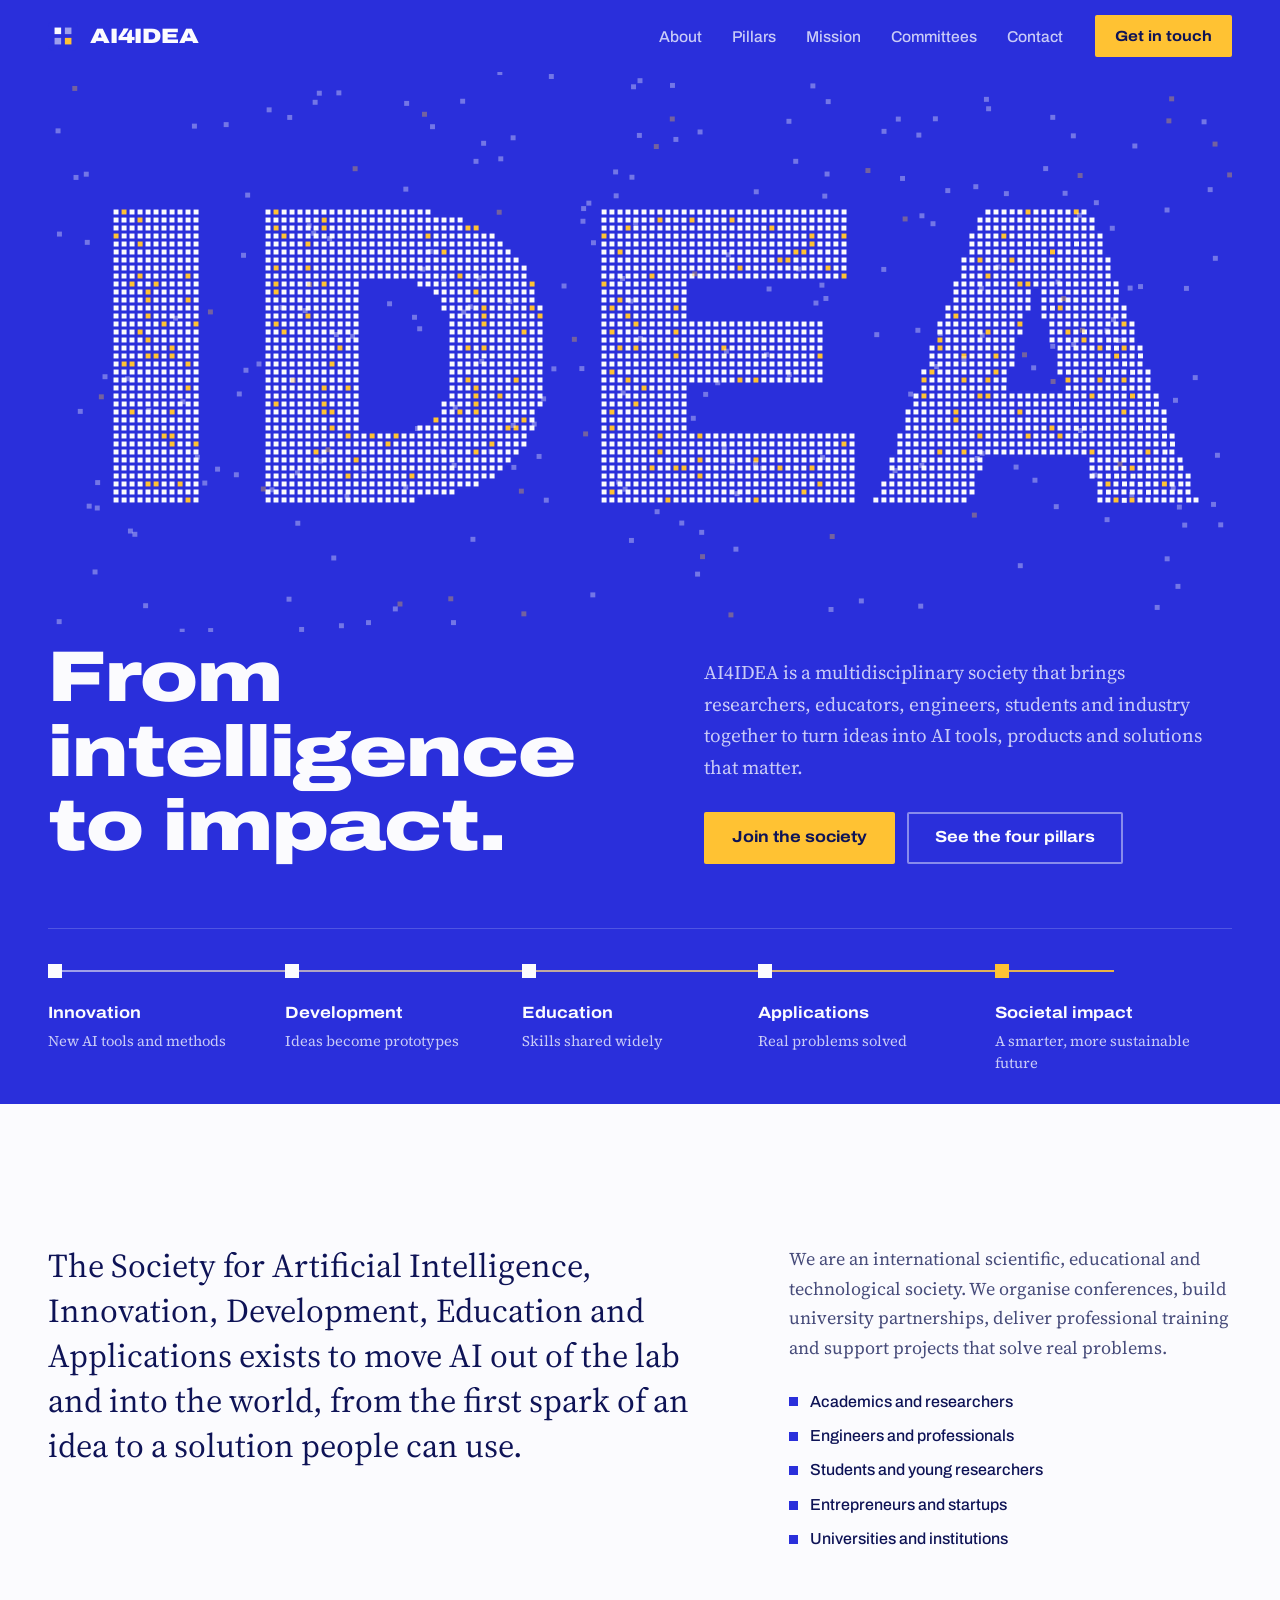
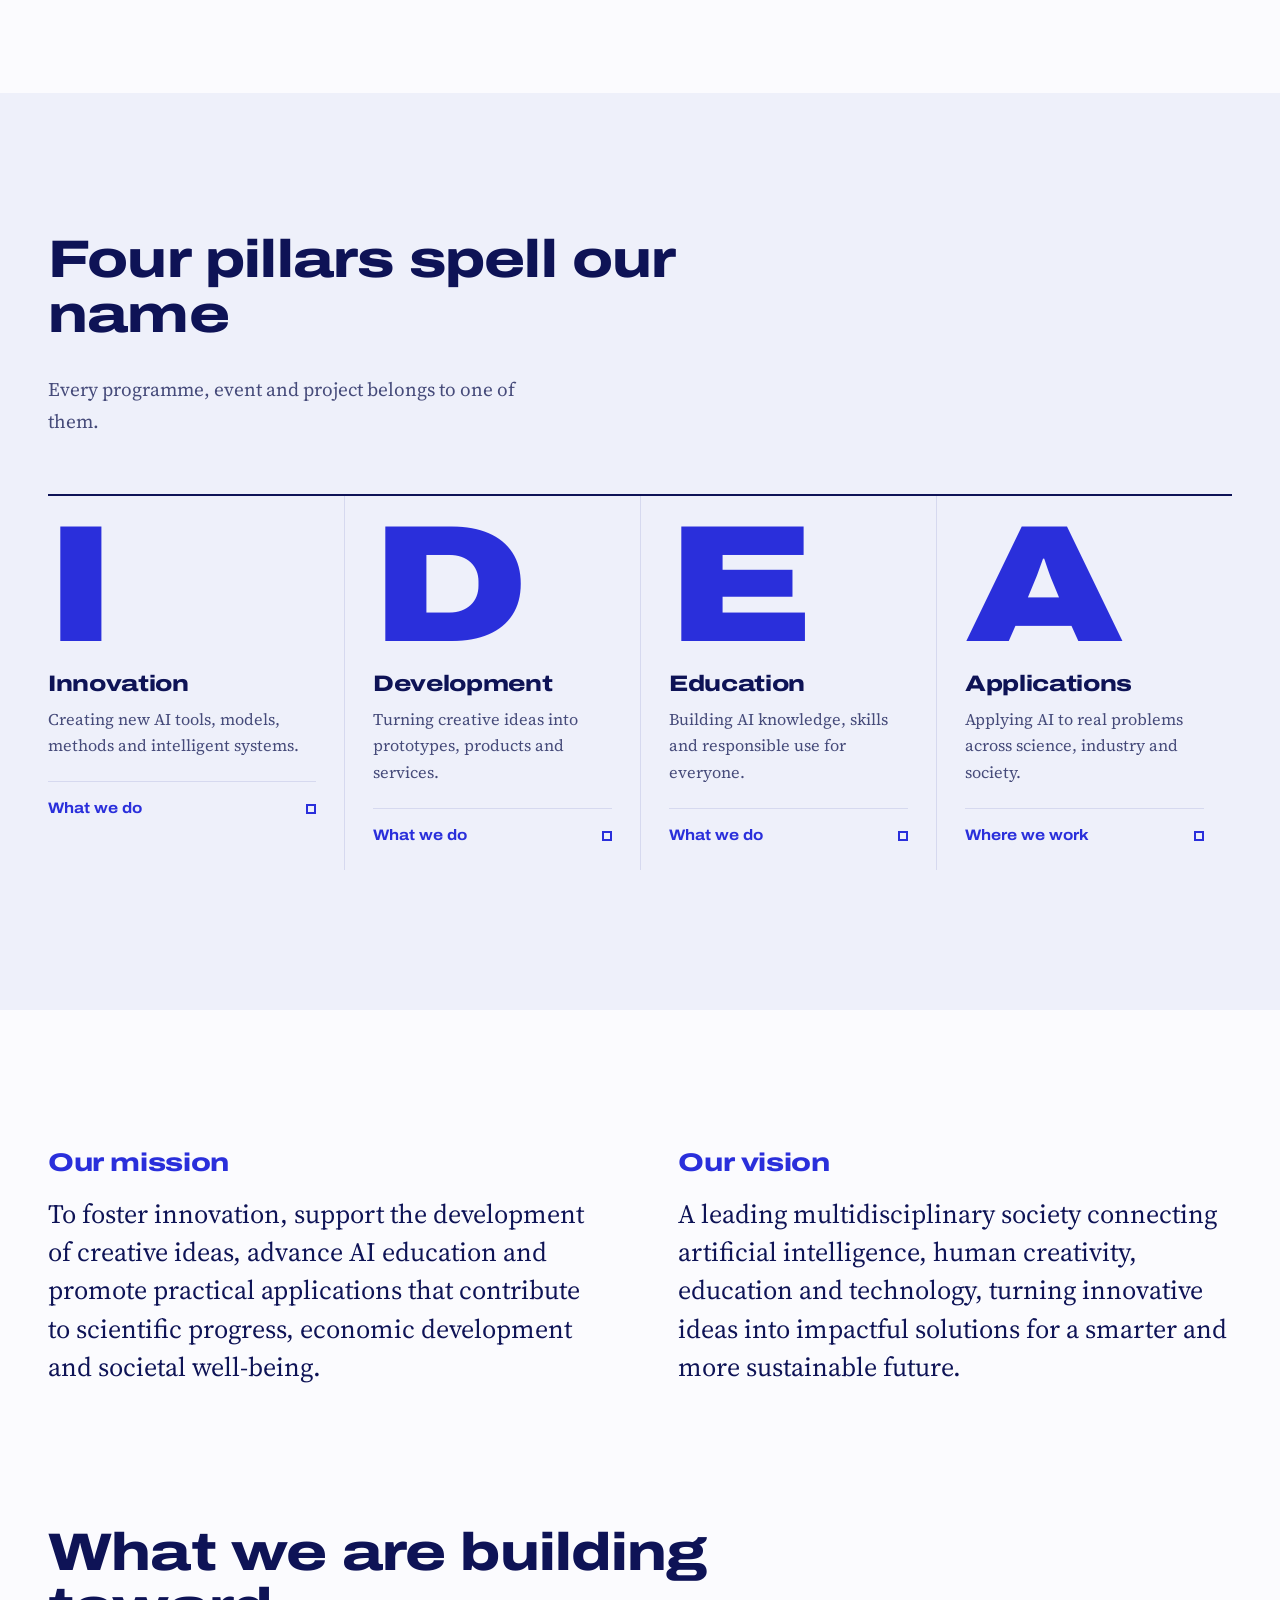
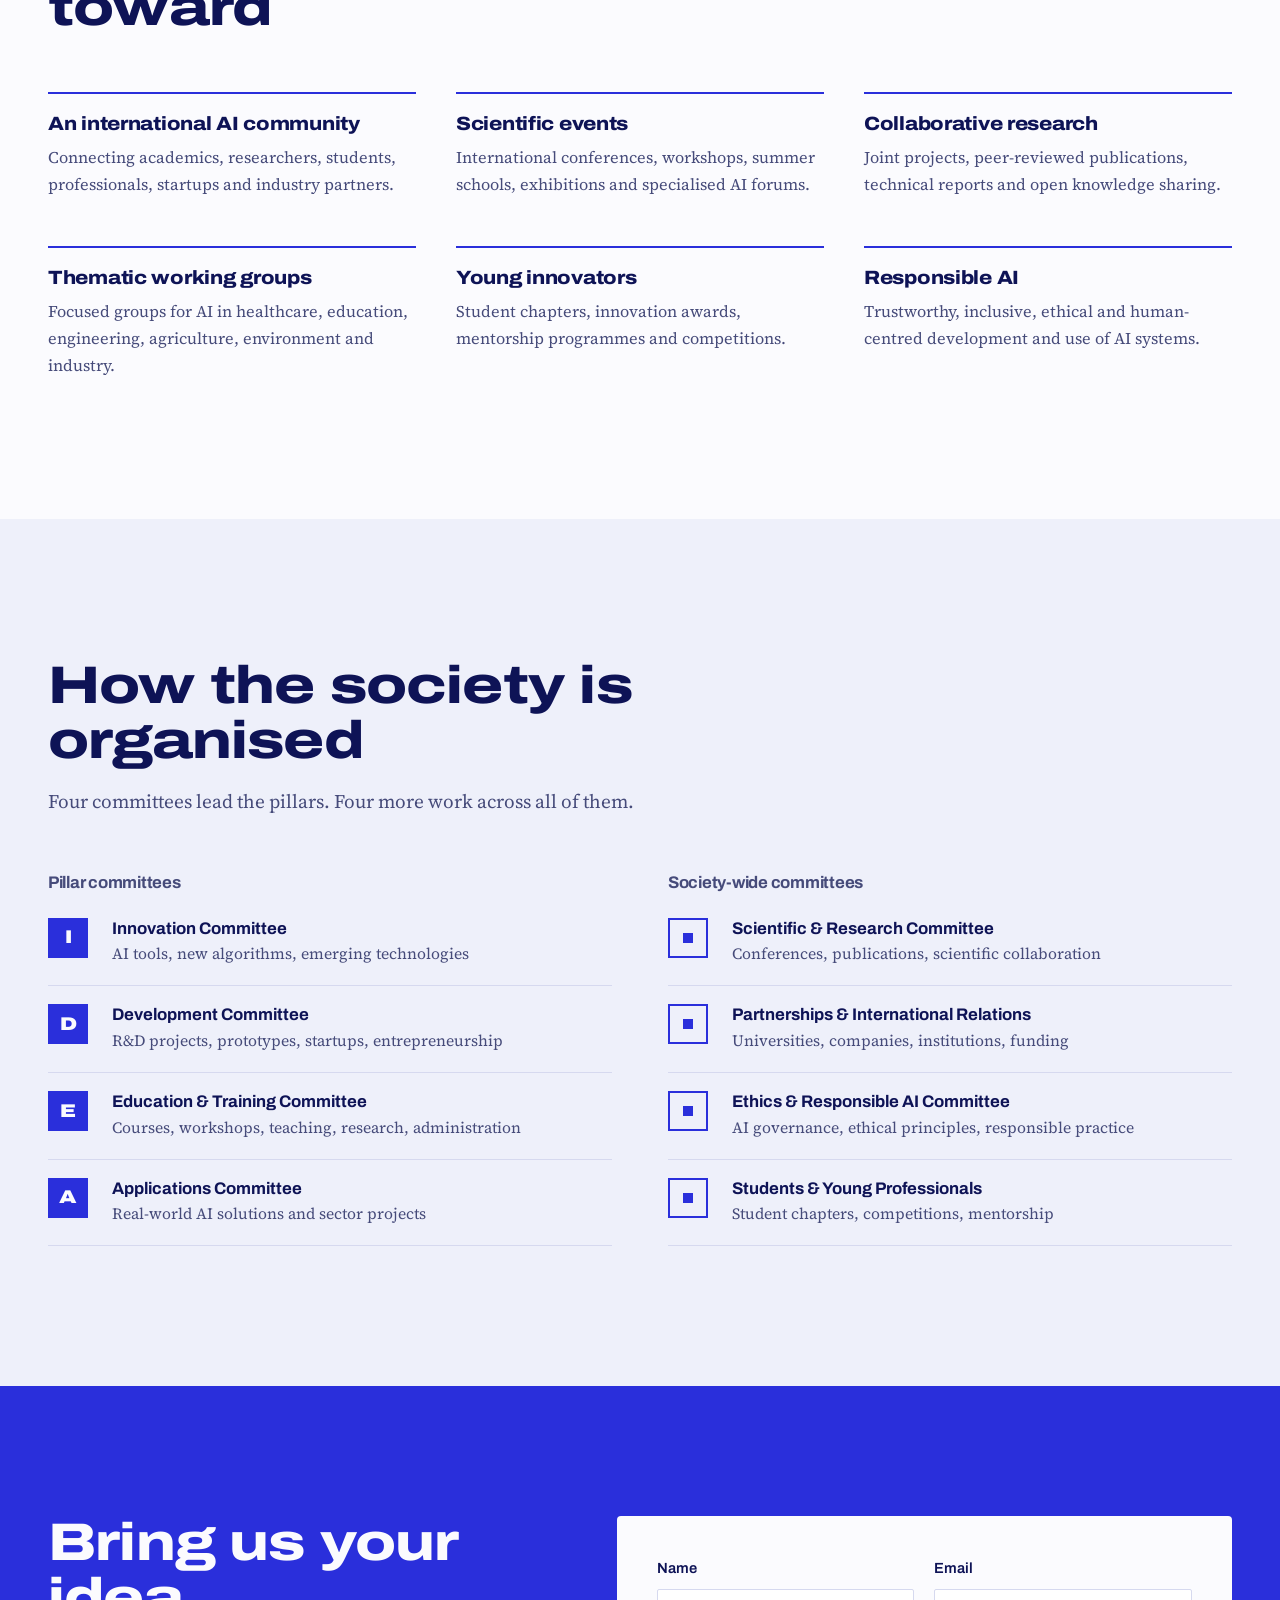
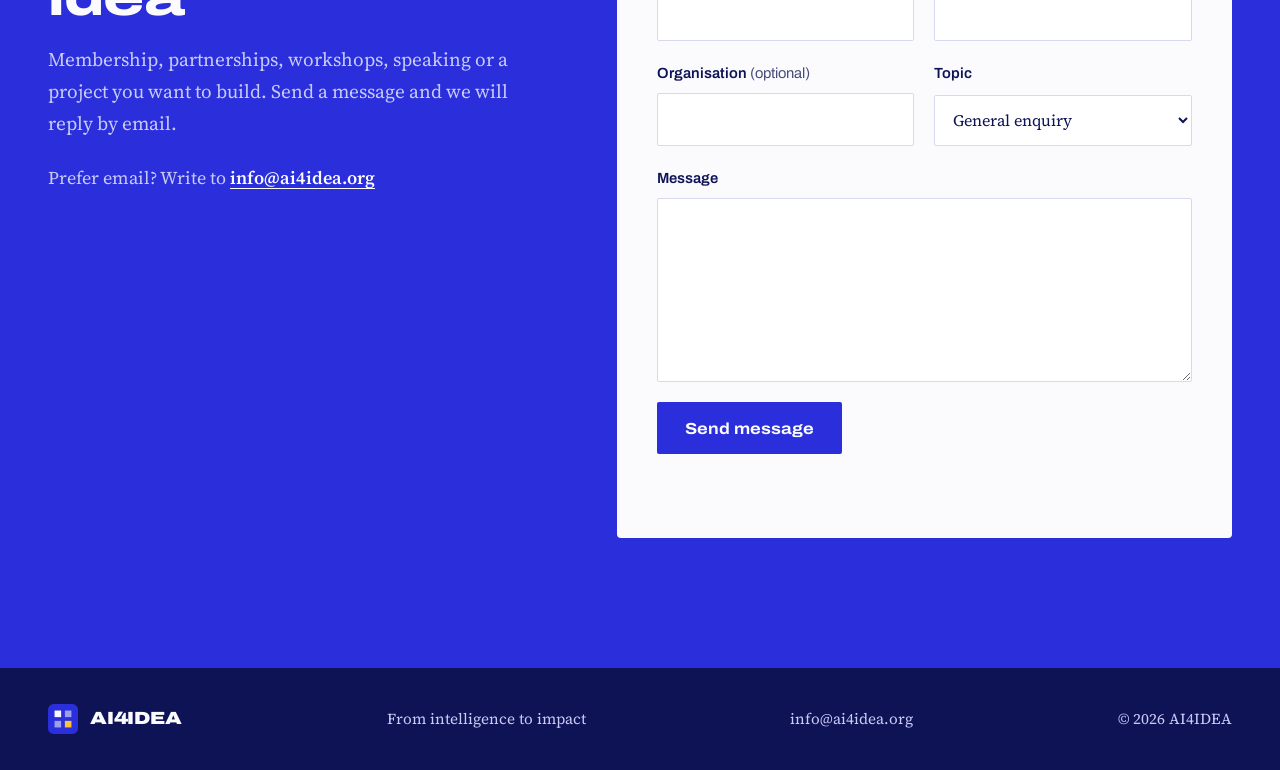
==== index.html @ 22d47554 "Redesign: from noise to IDEA New identity: ultramarine and saffron palette, expanded Archivo heading" ====
<!DOCTYPE html>
<html lang="en">
<head>
  <meta charset="utf-8">
  <meta name="viewport" content="width=device-width, initial-scale=1">
  <title>AI4IDEA | From Intelligence to Impact</title>
  <meta name="description" content="AI4IDEA is a multidisciplinary society for Artificial Intelligence, Innovation, Development, Education and Applications, turning innovative ideas into impactful solutions.">
  <meta property="og:title" content="AI4IDEA | From Intelligence to Impact">
  <meta property="og:description" content="A multidisciplinary society for AI Innovation, Development, Education and Applications.">
  <meta property="og:url" content="https://ai4idea.org">
  <meta property="og:type" content="website">
  <meta name="theme-color" content="#2a2fdb">
  <link rel="icon" href="/favicon.svg" type="image/svg+xml">
  <link rel="preload" href="/fonts/archivo.woff2" as="font" type="font/woff2" crossorigin>
  <link rel="preload" href="/fonts/source-serif-4.woff2" as="font" type="font/woff2" crossorigin>
  <link rel="stylesheet" href="/styles.css">
  <script type="application/ld+json">
  {
    "@context": "https://schema.org",
    "@type": "Organization",
    "name": "AI4IDEA",
    "alternateName": "Society for Artificial Intelligence, Innovation, Development, Education & Applications",
    "url": "https://ai4idea.org",
    "email": "info@ai4idea.org",
    "slogan": "From Intelligence to Impact"
  }
  </script>
</head>
<body>

<header class="site-header">
  <div class="wrap site-header__inner">
    <a class="wordmark" href="#top" aria-label="AI4IDEA home">
      <img src="/favicon.svg" alt="" width="30" height="30">
      <span>AI4IDEA</span>
    </a>
    <nav class="site-nav" id="site-nav" aria-label="Main">
      <ul>
        <li><a href="#about">About</a></li>
        <li><a href="#pillars">Pillars</a></li>
        <li><a href="#purpose">Mission</a></li>
        <li><a href="#committees">Committees</a></li>
        <li><a href="#contact">Contact</a></li>
      </ul>
    </nav>
    <a class="btn btn--signal" href="#contact">Get in touch</a>
    <button class="menu-toggle" aria-label="Open menu" aria-expanded="false" aria-controls="site-nav">
      <svg width="26" height="26" viewBox="0 0 24 24" fill="none" stroke="currentColor" stroke-width="2"><path d="M4 7h16M4 12h16M4 17h16"/></svg>
    </button>
  </div>
</header>

<main id="top">

  <section class="hero" aria-labelledby="hero-title">
    <div class="wrap">
      <div class="hero__field">
        <canvas id="idea-field" aria-hidden="true"></canvas>
        <span class="sr-only">IDEA: Innovation, Development, Education, Applications</span>
      </div>
      <div class="hero__body">
        <h1 id="hero-title">From intelligence to impact.</h1>
        <div>
          <p class="hero__intro">AI4IDEA is a multidisciplinary society that brings researchers, educators, engineers, students and industry together to turn ideas into AI tools, products and solutions that matter.</p>
          <div class="hero__actions">
            <a class="btn btn--signal" href="#contact">Join the society</a>
            <a class="btn btn--line" href="#pillars">See the four pillars</a>
          </div>
        </div>
      </div>
      <ol class="route" aria-label="How an idea becomes impact">
        <li><span class="bit"></span><span class="route__name">Innovation</span><span class="route__note">New AI tools and methods</span></li>
        <li><span class="bit"></span><span class="route__name">Development</span><span class="route__note">Ideas become prototypes</span></li>
        <li><span class="bit"></span><span class="route__name">Education</span><span class="route__note">Skills shared widely</span></li>
        <li><span class="bit"></span><span class="route__name">Applications</span><span class="route__note">Real problems solved</span></li>
        <li><span class="bit"></span><span class="route__name">Societal impact</span><span class="route__note">A smarter, more sustainable future</span></li>
      </ol>
    </div>
  </section>

  <section class="about" id="about" aria-labelledby="about-title">
    <div class="wrap about__grid">
      <div>
        <h2 class="sr-only" id="about-title">About AI4IDEA</h2>
        <p class="about__statement">The Society for Artificial Intelligence, Innovation, Development, Education and Applications exists to move AI out of the lab and into the world, from the first spark of an idea to a solution people can use.</p>
      </div>
      <div class="about__side">
        <p>We are an international scientific, educational and technological society. We organise conferences, build university partnerships, deliver professional training and support projects that solve real problems.</p>
        <ul class="who" aria-label="Who we bring together">
          <li><span class="bit"></span>Academics and researchers</li>
          <li><span class="bit"></span>Engineers and professionals</li>
          <li><span class="bit"></span>Students and young researchers</li>
          <li><span class="bit"></span>Entrepreneurs and startups</li>
          <li><span class="bit"></span>Universities and institutions</li>
        </ul>
      </div>
    </div>
  </section>

  <section class="pillars" id="pillars" aria-labelledby="pillars-title">
    <div class="wrap">
      <div class="pillars__head">
        <h2 class="section-title" id="pillars-title">Four pillars spell our name</h2>
        <p class="section-lede">Every programme, event and project belongs to one of them.</p>
      </div>

      <div class="pillar-row">
        <article class="pillar">
          <p class="pillar__letter" aria-hidden="true">I</p>
          <h3>Innovation</h3>
          <p class="pillar__summary">Creating new AI tools, models, methods and intelligent systems.</p>
          <details>
            <summary>What we do</summary>
            <ul>
              <li><span class="bit"></span>Design innovative AI tools, software and platforms</li>
              <li><span class="bit"></span>Advance new algorithms, machine learning models and deep learning architectures</li>
              <li><span class="bit"></span>Research Generative AI, AI agents, LLMs and multimodal AI</li>
              <li><span class="bit"></span>Run competitions, hackathons and creative challenges</li>
              <li><span class="bit"></span>Push robotics, computer vision and natural language processing</li>
              <li><span class="bit"></span>Establish AI innovation laboratories</li>
              <li><span class="bit"></span>Support patents, IP protection and technology transfer</li>
            </ul>
            <div class="initiatives">
              <h4>Example initiatives</h4>
              <p>AI Innovation Challenge, AI Tools Development Lab, AI Hackathon, Intelligent Systems Competition</p>
            </div>
          </details>
        </article>

        <article class="pillar">
          <p class="pillar__letter" aria-hidden="true">D</p>
          <h3>Development</h3>
          <p class="pillar__summary">Turning creative ideas into prototypes, products and services.</p>
          <details>
            <summary>What we do</summary>
            <ul>
              <li><span class="bit"></span>Develop new concepts, AI-based or AI-assisted</li>
              <li><span class="bit"></span>Turn research findings into working prototypes</li>
              <li><span class="bit"></span>Help students, researchers and entrepreneurs build real projects</li>
              <li><span class="bit"></span>Support startups, entrepreneurship and commercialisation</li>
              <li><span class="bit"></span>Mentor teams building software, hardware and intelligent systems</li>
              <li><span class="bit"></span>Connect universities and industry on joint projects</li>
              <li><span class="bit"></span>Encourage open-source and sustainable, AI-powered solutions</li>
            </ul>
            <div class="initiatives">
              <h4>Example initiatives</h4>
              <p>AI4IDEA Incubator, From Idea to Prototype, Research-to-Market Program, AI Startup Mentorship</p>
            </div>
          </details>
        </article>

        <article class="pillar">
          <p class="pillar__letter" aria-hidden="true">E</p>
          <h3>Education</h3>
          <p class="pillar__summary">Building AI knowledge, skills and responsible use for everyone.</p>
          <details>
            <summary>What we do</summary>
            <ul>
              <li><span class="bit"></span>Courses, workshops, seminars and certification programmes</li>
              <li><span class="bit"></span>Train professors and teachers to bring AI into teaching</li>
              <li><span class="bit"></span>Help researchers with literature reviews, data analysis and writing</li>
              <li><span class="bit"></span>Train administrative staff in AI for documents, data and workflows</li>
              <li><span class="bit"></span>Introduce students to programming, machine learning and prompt engineering</li>
              <li><span class="bit"></span>Grow AI literacy among the public and non-technical professionals</li>
              <li><span class="bit"></span>Promote academic integrity, privacy and transparency</li>
            </ul>
            <div class="initiatives">
              <h4>Example initiatives</h4>
              <p>AI for Teachers and Professors, AI for Scientific Research, AI for Administrative Staff, AI for Students and Young Researchers, AI Literacy for Everyone, AI in Academic Writing and Scientific Publishing</p>
            </div>
          </details>
        </article>

        <article class="pillar">
          <p class="pillar__letter" aria-hidden="true">A</p>
          <h3>Applications</h3>
          <p class="pillar__summary">Applying AI to real problems across science, industry and society.</p>
          <details>
            <summary>Where we work</summary>
            <ul>
              <li><span class="bit"></span><span><b>Healthcare:</b> imaging, disease detection, clinical decision support</span></li>
              <li><span class="bit"></span><span><b>Agriculture:</b> precision farming, crop monitoring, irrigation</span></li>
              <li><span class="bit"></span><span><b>Environment:</b> biodiversity, pollution detection, waste</span></li>
              <li><span class="bit"></span><span><b>Industry:</b> predictive maintenance, quality control, automation</span></li>
              <li><span class="bit"></span><span><b>Smart cities:</b> traffic, energy, water, infrastructure</span></li>
              <li><span class="bit"></span><span><b>Business:</b> forecasting, analytics, decision support</span></li>
              <li><span class="bit"></span><span><b>Cybersecurity:</b> anomaly detection, fraud prevention</span></li>
              <li><span class="bit"></span><span><b>Humanitarian:</b> accessibility, disaster management, inclusion</span></li>
              <li><span class="bit"></span><span><b>Science:</b> simulation, optimisation, discovery</span></li>
            </ul>
            <div class="initiatives">
              <h4>Example initiatives</h4>
              <p>AI for Healthcare, AI for Agriculture, AI for Environment, AI for Smart Cities, AI for Humanity</p>
            </div>
          </details>
        </article>
      </div>
    </div>
  </section>

  <section class="purpose" id="purpose" aria-label="Mission and vision">
    <div class="wrap purpose__grid">
      <div class="purpose__item">
        <h2>Our mission</h2>
        <p>To foster innovation, support the development of creative ideas, advance AI education and promote practical applications that contribute to scientific progress, economic development and societal well-being.</p>
      </div>
      <div class="purpose__item">
        <h2>Our vision</h2>
        <p>A leading multidisciplinary society connecting artificial intelligence, human creativity, education and technology, turning innovative ideas into impactful solutions for a smarter and more sustainable future.</p>
      </div>
    </div>
  </section>

  <section class="objectives" aria-labelledby="objectives-title">
    <div class="wrap">
      <h2 class="section-title" id="objectives-title">What we are building toward</h2>
      <div class="objectives__grid">
        <div class="objective"><h3>An international AI community</h3><p>Connecting academics, researchers, students, professionals, startups and industry partners.</p></div>
        <div class="objective"><h3>Scientific events</h3><p>International conferences, workshops, summer schools, exhibitions and specialised AI forums.</p></div>
        <div class="objective"><h3>Collaborative research</h3><p>Joint projects, peer-reviewed publications, technical reports and open knowledge sharing.</p></div>
        <div class="objective"><h3>Thematic working groups</h3><p>Focused groups for AI in healthcare, education, engineering, agriculture, environment and industry.</p></div>
        <div class="objective"><h3>Young innovators</h3><p>Student chapters, innovation awards, mentorship programmes and competitions.</p></div>
        <div class="objective"><h3>Responsible AI</h3><p>Trustworthy, inclusive, ethical and human-centred development and use of AI systems.</p></div>
      </div>
    </div>
  </section>

  <section class="committees" id="committees" aria-labelledby="committees-title">
    <div class="wrap">
      <h2 class="section-title" id="committees-title">How the society is organised</h2>
      <p class="section-lede">Four committees lead the pillars. Four more work across all of them.</p>
      <div class="committee-groups">
        <div>
          <h3>Pillar committees</h3>
          <ul class="committee-list">
            <li><span class="committee-tag" aria-hidden="true">I</span><div><strong>Innovation Committee</strong><span>AI tools, new algorithms, emerging technologies</span></div></li>
            <li><span class="committee-tag" aria-hidden="true">D</span><div><strong>Development Committee</strong><span>R&amp;D projects, prototypes, startups, entrepreneurship</span></div></li>
            <li><span class="committee-tag" aria-hidden="true">E</span><div><strong>Education &amp; Training Committee</strong><span>Courses, workshops, teaching, research, administration</span></div></li>
            <li><span class="committee-tag" aria-hidden="true">A</span><div><strong>Applications Committee</strong><span>Real-world AI solutions and sector projects</span></div></li>
          </ul>
        </div>
        <div>
          <h3>Society-wide committees</h3>
          <ul class="committee-list">
            <li><span class="committee-tag committee-tag--all" aria-hidden="true"><span class="bit"></span></span><div><strong>Scientific &amp; Research Committee</strong><span>Conferences, publications, scientific collaboration</span></div></li>
            <li><span class="committee-tag committee-tag--all" aria-hidden="true"><span class="bit"></span></span><div><strong>Partnerships &amp; International Relations</strong><span>Universities, companies, institutions, funding</span></div></li>
            <li><span class="committee-tag committee-tag--all" aria-hidden="true"><span class="bit"></span></span><div><strong>Ethics &amp; Responsible AI Committee</strong><span>AI governance, ethical principles, responsible practice</span></div></li>
            <li><span class="committee-tag committee-tag--all" aria-hidden="true"><span class="bit"></span></span><div><strong>Students &amp; Young Professionals</strong><span>Student chapters, competitions, mentorship</span></div></li>
          </ul>
        </div>
      </div>
    </div>
  </section>

  <section class="contact" id="contact" aria-labelledby="contact-title">
    <div class="wrap contact__grid">
      <div>
        <h2 class="section-title" id="contact-title">Bring us your idea</h2>
        <p class="section-lede">Membership, partnerships, workshops, speaking or a project you want to build. Send a message and we will reply by email.</p>
        <p class="contact__direct">Prefer email? Write to <a href="mailto:info@ai4idea.org">info@ai4idea.org</a></p>
      </div>

      <form class="contact-form" id="contact-form" novalidate>
        <div class="field-row">
          <div class="field">
            <label for="cf-name">Name</label>
            <input id="cf-name" name="name" type="text" autocomplete="name" required maxlength="100">
          </div>
          <div class="field">
            <label for="cf-email">Email</label>
            <input id="cf-email" name="email" type="email" autocomplete="email" required maxlength="150">
          </div>
        </div>
        <div class="field-row">
          <div class="field">
            <label for="cf-org">Organisation <span class="optional">(optional)</span></label>
            <input id="cf-org" name="organisation" type="text" autocomplete="organization" maxlength="150">
          </div>
          <div class="field">
            <label for="cf-topic">Topic</label>
            <select id="cf-topic" name="topic">
              <option>General enquiry</option>
              <option>Membership</option>
              <option>Partnership</option>
              <option>Workshops &amp; training</option>
              <option>Events &amp; speaking</option>
              <option>Student chapters</option>
              <option>Media</option>
            </select>
          </div>
        </div>
        <div class="field">
          <label for="cf-message">Message</label>
          <textarea id="cf-message" name="message" rows="6" required maxlength="5000"></textarea>
        </div>
        <div class="hp" aria-hidden="true">
          <label for="cf-website">Website</label>
          <input id="cf-website" name="website" type="text" tabindex="-1" autocomplete="off">
        </div>
        <button class="btn" type="submit">Send message</button>
        <p class="form-status" id="form-status" role="status" aria-live="polite"></p>
      </form>
    </div>
  </section>

</main>

<footer class="site-footer">
  <div class="wrap site-footer__inner">
    <a class="wordmark" href="#top"><img src="/favicon.svg" alt="" width="26" height="26"><span>AI4IDEA</span></a>
    <span>From intelligence to impact</span>
    <a href="mailto:info@ai4idea.org">info@ai4idea.org</a>
    <span>© <span id="year">2026</span> AI4IDEA</span>
  </div>
</footer>

<script>
  // Mobile menu
  const toggle = document.querySelector('.menu-toggle');
  const nav = document.getElementById('site-nav');
  toggle.addEventListener('click', () => {
    const open = nav.classList.toggle('is-open');
    toggle.setAttribute('aria-expanded', String(open));
  });
  nav.addEventListener('click', (e) => {
    if (e.target.tagName === 'A') { nav.classList.remove('is-open'); toggle.setAttribute('aria-expanded', 'false'); }
  });
  document.getElementById('year').textContent = new Date().getFullYear();
</script>

<script>
  // Hero: scattered bits of data assemble into the letters IDEA.
  (() => {
    const canvas = document.getElementById('idea-field');
    const ctx = canvas.getContext('2d');
    const reduce = matchMedia('(prefers-reduced-motion: reduce)').matches;
    const WHITE = '#fbfbfe', SAFFRON = '#ffc233';
    let W = 0, H = 0, dpr = 1, size = 4, bits = [], raf = 0, started = 0;
    const pointer = { x: -9999, y: -9999, active: false };

    function targets() {
      const off = document.createElement('canvas');
      off.width = W; off.height = H;
      const o = off.getContext('2d');
      let fs = H * 1.05;
      const setFont = () => { o.font = `900 ${fs}px Archivo, Arial, sans-serif`; };
      if ('fontStretch' in o) o.fontStretch = 'expanded';
      setFont();
      o.letterSpacing = '0px';
      while (o.measureText('IDEA').width > W * 0.98 && fs > 20) { fs *= 0.96; setFont(); }
      o.fillStyle = '#000'; o.textAlign = 'center'; o.textBaseline = 'alphabetic';
      const m = o.measureText('IDEA');
      const textH = m.actualBoundingBoxAscent + m.actualBoundingBoxDescent;
      o.fillText('IDEA', W / 2, (H + textH) / 2 - m.actualBoundingBoxDescent);
      const data = o.getImageData(0, 0, W, H).data;
      const step = Math.max(5, Math.round(W / 150));
      size = Math.max(2.5, step * 0.62);
      const pts = [];
      for (let y = step / 2; y < H; y += step)
        for (let x = step / 2; x < W; x += step)
          if (data[(Math.floor(y) * W + Math.floor(x)) * 4 + 3] > 128) pts.push([x, y]);
      return pts;
    }

    function build() {
      const r = canvas.getBoundingClientRect();
      dpr = Math.min(window.devicePixelRatio || 1, 2);
      W = Math.round(r.width); H = Math.round(r.height);
      canvas.width = W * dpr; canvas.height = H * dpr;
      ctx.setTransform(dpr, 0, 0, dpr, 0, 0);
      const pts = targets();
      bits = pts.map(([tx, ty]) => ({
        tx, ty,
        x: reduce ? tx : Math.random() * W,
        y: reduce ? ty : Math.random() * H,
        vx: 0, vy: 0,
        delay: (tx / W) * 900 + Math.random() * 350,   // sweeps in I, D, E, A
        signal: Math.random() < 0.06
      }));
      // a few loose bits stay as "noise" around the letters
      const extra = Math.round(pts.length * 0.08);
      for (let i = 0; i < extra; i++) {
        const x = Math.random() * W, y = Math.random() * H;
        bits.push({ tx: x, ty: y, x: reduce ? x : Math.random() * W, y: reduce ? y : Math.random() * H, vx: 0, vy: 0, delay: Math.random() * 1200, signal: Math.random() < 0.15, loose: true });
      }
      started = performance.now();
      draw();
      if (!reduce) kick();
    }

    function draw() {
      ctx.clearRect(0, 0, W, H);
      for (const b of bits) {
        ctx.globalAlpha = b.loose ? 0.35 : 1;
        ctx.fillStyle = b.signal ? SAFFRON : WHITE;
        ctx.fillRect(b.x - size / 2, b.y - size / 2, size, size);
      }
      ctx.globalAlpha = 1;
    }

    function tick(now) {
      const t = now - started;
      let energy = 0;
      const R = Math.max(70, W * 0.07), R2 = R * R;
      for (const b of bits) {
        if (t > b.delay) {
          b.vx += (b.tx - b.x) * 0.045;
          b.vy += (b.ty - b.y) * 0.045;
        }
        if (pointer.active) {
          const dx = b.x - pointer.x, dy = b.y - pointer.y, d2 = dx * dx + dy * dy;
          if (d2 < R2 && d2 > 0.01) {
            const f = (1 - d2 / R2) * 6 / Math.sqrt(d2);
            b.vx += dx * f; b.vy += dy * f;
          }
        }
        b.vx *= 0.8; b.vy *= 0.8;
        b.x += b.vx; b.y += b.vy;
        energy += Math.abs(b.vx) + Math.abs(b.vy) + Math.abs(b.tx - b.x) * 0.02;
      }
      draw();
      if (energy / bits.length > 0.02 || t < 1800 || pointer.active) raf = requestAnimationFrame(tick);
      else raf = 0;
    }
    function kick() { if (!raf) raf = requestAnimationFrame(tick); }

    if (!reduce) {
      canvas.addEventListener('pointermove', (e) => {
        const r = canvas.getBoundingClientRect();
        pointer.x = e.clientX - r.left; pointer.y = e.clientY - r.top; pointer.active = true; kick();
      });
      canvas.addEventListener('pointerleave', () => { pointer.active = false; pointer.x = pointer.y = -9999; kick(); });
    }

    let resizeTimer;
    addEventListener('resize', () => {
      clearTimeout(resizeTimer);
      resizeTimer = setTimeout(() => { const r = canvas.getBoundingClientRect(); if (Math.round(r.width) !== W) build(); }, 150);
    });

    // Wait for Archivo so the letters are drawn in the right face
    const ready = document.fonts && document.fonts.load ? document.fonts.load('900 100px Archivo') : Promise.resolve();
    Promise.race([ready, new Promise(r => setTimeout(r, 1500))]).then(build);
  })();
</script>

<script>
  // Contact form: sends through the EmailJS REST API. The public key is designed to be public.
  const EMAILJS = {
    publicKey: 'JVaLyNmVCkwzpBPS6',
    serviceId: 'service_2sa7lbo',
    templateId: 'template_xfci0tg'
  };

  const form = document.getElementById('contact-form');
  const statusEl = document.getElementById('form-status');
  const submitBtn = form.querySelector('button[type="submit"]');
  const topicSel = document.getElementById('cf-topic');

  function setStatus(msg, kind) {
    statusEl.textContent = msg;
    statusEl.className = 'form-status' + (kind ? ' form-status--' + kind : '');
  }

  form.addEventListener('submit', async (e) => {
    e.preventDefault();
    if (form.website.value) return; // bot filled the hidden field
    const params = {
      name: form.name.value.trim(),
      email: form.email.value.trim(),
      organisation: form.organisation.value.trim(),
      topic: topicSel.value,
      message: form.message.value.trim()
    };
    if (!params.name || !params.message || !/^[^\s@]+@[^\s@]+\.[^\s@]+$/.test(params.email)) {
      setStatus('Enter your name, a valid email address and a message.', 'error');
      return;
    }

    submitBtn.disabled = true;
    submitBtn.textContent = 'Sending…';
    setStatus('');
    try {
      const res = await fetch('https://api.emailjs.com/api/v1.0/email/send', {
        method: 'POST',
        headers: { 'Content-Type': 'application/json' },
        body: JSON.stringify({
          service_id: EMAILJS.serviceId,
          template_id: EMAILJS.templateId,
          user_id: EMAILJS.publicKey,
          template_params: params
        })
      });
      if (!res.ok) throw new Error(await res.text());
      form.reset();
      setStatus('Message sent. We will reply to you by email.', 'success');
    } catch (err) {
      console.error('Contact form error:', err);
      setStatus('Message not sent. Check your connection and try again, or email info@ai4idea.org.', 'error');
    } finally {
      submitBtn.disabled = false;
      submitBtn.textContent = 'Send message';
    }
  });
</script>
</body>
</html>
---- styles.css ----
/* AI4IDEA — "from noise to IDEA"
   Motif: the square bit. Palette: ultramarine field, ink, fog, saffron signal. */

/* Self-hosted variable fonts (SIL Open Font License, see /fonts) */
@font-face {
  font-family: "Archivo";
  src: url("/fonts/archivo.woff2") format("woff2-variations"), url("/fonts/archivo.woff2") format("woff2");
  font-weight: 100 900; font-stretch: 62% 125%; font-style: normal; font-display: swap;
}
@font-face {
  font-family: "Source Serif 4";
  src: url("/fonts/source-serif-4.woff2") format("woff2-variations"), url("/fonts/source-serif-4.woff2") format("woff2");
  font-weight: 200 900; font-style: normal; font-display: swap;
}
@font-face {
  font-family: "Source Serif 4";
  src: url("/fonts/source-serif-4-italic.woff2") format("woff2-variations"), url("/fonts/source-serif-4-italic.woff2") format("woff2");
  font-weight: 200 900; font-style: italic; font-display: swap;
}

:root {
  --ultra: #2a2fdb;
  --ultra-deep: #1d21a8;
  --ink: #0e1356;
  --ink-soft: #464b7a;
  --fog: #eef0fa;
  --paper: #fbfbfe;
  --saffron: #ffc233;
  --on-ultra: #fbfbfe;
  --on-ultra-soft: #c9cbf7;
  --rule: #d6d9ef;

  --display: "Archivo", "Arial Narrow", system-ui, sans-serif;
  --serif: "Source Serif 4", Georgia, serif;

  --max: 1200px;
  --gutter: clamp(20px, 4vw, 48px);
}

*, *::before, *::after { box-sizing: border-box; }
html { scroll-behavior: smooth; scroll-padding-top: 72px; }
body {
  margin: 0;
  background: var(--paper);
  color: var(--ink);
  font-family: var(--serif);
  font-size: 1.125rem;
  line-height: 1.65;
  -webkit-font-smoothing: antialiased;
}
img, svg, canvas { display: block; max-width: 100%; }
a { color: inherit; }
p { margin: 0; }
ul, ol { margin: 0; padding: 0; list-style: none; }
h1, h2, h3 {
  margin: 0;
  font-family: var(--display);
  font-stretch: 125%;
  font-weight: 800;
  line-height: 1.04;
  letter-spacing: -0.015em;
}
:focus-visible { outline: 3px solid var(--saffron); outline-offset: 3px; }

.wrap { width: min(var(--max), 100% - 2 * var(--gutter)); margin-inline: auto; }
.sr-only { position: absolute; width: 1px; height: 1px; overflow: hidden; clip: rect(0 0 0 0); white-space: nowrap; }

/* The square bit, used as bullet / node */
.bit { display: inline-block; width: 0.5em; height: 0.5em; background: currentColor; flex: none; }

/* ---------- Buttons ---------- */
.btn {
  display: inline-flex; align-items: center; justify-content: center;
  min-height: 52px; padding: 0 26px;
  font-family: var(--display); font-stretch: 112%; font-weight: 700; font-size: 1rem;
  text-decoration: none; border: 2px solid transparent; border-radius: 2px;
  cursor: pointer; transition: background-color .15s, color .15s, border-color .15s;
}
.btn--signal { background: var(--saffron); color: var(--ink); }
.btn--signal:hover { background: #ffd366; }
.btn--line { color: var(--on-ultra); border-color: rgba(251, 251, 254, 0.45); }
.btn--line:hover { border-color: var(--on-ultra); }

/* ---------- Header ---------- */
.site-header {
  position: sticky; top: 0; z-index: 40;
  background: var(--ultra); color: var(--on-ultra);
}
.site-header__inner { display: flex; align-items: center; gap: 32px; height: 72px; }
.wordmark {
  display: flex; align-items: center; gap: 12px; text-decoration: none;
  font-family: var(--display); font-stretch: 125%; font-weight: 900; font-size: 1.3rem; letter-spacing: -0.01em;
}
.wordmark img { width: 30px; height: 30px; }
.site-nav { margin-left: auto; }
.site-nav ul { display: flex; gap: 30px; }
.site-nav a {
  font-family: var(--display); font-stretch: 100%; font-weight: 500; font-size: 0.98rem;
  text-decoration: none; color: var(--on-ultra-soft);
}
.site-nav a:hover { color: var(--on-ultra); }
.site-header .btn { min-height: 42px; padding: 0 18px; font-size: 0.92rem; }
.menu-toggle { display: none; margin-left: auto; background: none; border: 0; color: inherit; padding: 8px; cursor: pointer; }

/* ---------- Hero ---------- */
.hero { background: var(--ultra); color: var(--on-ultra); position: relative; overflow: hidden; }
.hero__field { position: relative; height: clamp(170px, 44vw, 560px); }
.hero__field canvas { position: absolute; inset: 0; width: 100%; height: 100%; touch-action: pan-y; }
.hero__body {
  display: grid; grid-template-columns: 1.15fr 1fr; gap: 48px; align-items: end;
  padding: 8px 0 64px;
}
.hero h1 { font-size: clamp(2.5rem, 5.6vw, 4.6rem); font-weight: 900; }
.hero__intro { color: var(--on-ultra-soft); font-size: 1.2rem; max-width: 34em; }
.hero__actions { display: flex; flex-wrap: wrap; gap: 12px; margin-top: 28px; }

/* Journey route: the one real sequence on the page */
.route {
  position: relative;
  display: grid; grid-template-columns: repeat(5, 1fr);
  border-top: 1px solid rgba(251, 251, 254, 0.18);
  padding: 22px 0 30px;
}
.route::before {
  content: ""; position: absolute; left: 0; right: 10%; top: 41px; height: 2px;
  background: linear-gradient(90deg, rgba(251,251,254,.55), rgba(255,194,51,.9));
}
.route li { position: relative; padding-right: 16px; }
.route .bit { position: relative; z-index: 1; width: 14px; height: 14px; background: var(--on-ultra); margin: 13px 0 14px; }
.route li:last-child .bit { background: var(--saffron); }
.route__name { font-family: var(--display); font-stretch: 112%; font-weight: 700; font-size: 1.02rem; display: block; }
.route__note { display: block; color: var(--on-ultra-soft); font-size: 0.92rem; line-height: 1.45; margin-top: 4px; }

/* ---------- Section heads ---------- */
.section-title { font-size: clamp(2rem, 4.2vw, 3.3rem); max-width: 18ch; }
.section-lede { margin-top: 18px; color: var(--ink-soft); font-size: 1.2rem; max-width: 36em; }

/* ---------- About ---------- */
.about { padding: clamp(80px, 11vw, 140px) 0; }
.about__grid { display: grid; grid-template-columns: 1.5fr 1fr; gap: clamp(32px, 6vw, 96px); align-items: start; }
.about__statement { font-size: clamp(1.55rem, 2.6vw, 2.15rem); line-height: 1.35; max-width: 26em; }
.about__statement em { font-style: italic; color: var(--ultra); }
.about__side p { color: var(--ink-soft); }
.about__side p + p { margin-top: 16px; }
.who { margin-top: 26px; display: grid; gap: 8px; }
.who li { display: flex; align-items: center; gap: 12px; font-family: var(--display); font-stretch: 100%; font-weight: 500; font-size: 1rem; }
.who .bit { color: var(--ultra); width: 9px; height: 9px; }

/* ---------- Pillars: the acronym spelled out ---------- */
.pillars { background: var(--fog); padding: clamp(80px, 11vw, 140px) 0; }
.pillars__head { display: flex; justify-content: space-between; align-items: end; gap: 32px; flex-wrap: wrap; margin-bottom: 56px; }
.pillars__head .section-lede { margin-top: 0; max-width: 26em; }
.pillar-row { display: grid; grid-template-columns: repeat(4, 1fr); border-top: 2px solid var(--ink); }
.pillar { padding: 0 28px 8px 0; display: flex; flex-direction: column; }
.pillar + .pillar { padding-left: 28px; border-left: 1px solid var(--rule); }
.pillar__letter {
  font-family: var(--display); font-stretch: 125%; font-weight: 900;
  font-size: clamp(6rem, 13vw, 11.5rem); line-height: 0.82;
  color: var(--ultra); margin: 22px 0 18px; letter-spacing: -0.04em;
}
.pillar h3 { font-size: 1.4rem; }
.pillar__summary { margin-top: 10px; color: var(--ink-soft); font-size: 1.02rem; }
.pillar details { margin-top: 22px; border-top: 1px solid var(--rule); }
.pillar summary {
  cursor: pointer; list-style: none; padding: 14px 0;
  display: flex; justify-content: space-between; align-items: center;
  font-family: var(--display); font-stretch: 112%; font-weight: 700; font-size: 0.95rem; color: var(--ultra);
}
.pillar summary::-webkit-details-marker { display: none; }
.pillar summary::after { content: ""; width: 10px; height: 10px; border: 2px solid currentColor; transition: background-color .15s; }
.pillar details[open] summary::after { background: currentColor; }
.pillar details ul { display: grid; gap: 9px; padding-bottom: 6px; }
.pillar details li { display: flex; gap: 10px; font-size: 0.95rem; line-height: 1.5; color: var(--ink-soft); }
.pillar details li .bit { color: var(--ultra); width: 6px; height: 6px; margin-top: 0.62em; }
.pillar details li b { color: var(--ink); font-weight: 600; }
.initiatives { margin-top: 18px; padding-bottom: 8px; }
.initiatives h4 { margin: 0 0 8px; font-family: var(--display); font-stretch: 100%; font-weight: 700; font-size: 0.85rem; color: var(--ink); }
.initiatives p { font-size: 0.95rem; font-style: italic; color: var(--ink-soft); line-height: 1.55; }

/* ---------- Mission & vision ---------- */
.purpose { padding: clamp(80px, 11vw, 140px) 0; }
.purpose__grid { display: grid; grid-template-columns: 1fr 1fr; gap: clamp(32px, 6vw, 88px); }
.purpose__item h2 { font-size: clamp(1.3rem, 2vw, 1.6rem); color: var(--ultra); margin-bottom: 18px; }
.purpose__item p { font-size: clamp(1.3rem, 2.1vw, 1.65rem); line-height: 1.45; }

/* ---------- Objectives ---------- */
.objectives { padding: 0 0 clamp(80px, 11vw, 140px); }
.objectives__grid { display: grid; grid-template-columns: repeat(3, 1fr); gap: 48px 40px; margin-top: 56px; }
.objective { border-top: 2px solid var(--ultra); padding-top: 20px; }
.objective h3 { font-size: 1.2rem; font-stretch: 112%; }
.objective p { margin-top: 10px; color: var(--ink-soft); font-size: 1.02rem; }

/* ---------- Committees ---------- */
.committees { background: var(--fog); padding: clamp(80px, 11vw, 140px) 0; }
.committee-groups { display: grid; grid-template-columns: 1fr 1fr; gap: 56px; margin-top: 56px; }
.committee-groups h3 { font-size: 1.05rem; font-stretch: 100%; font-weight: 700; color: var(--ink-soft); margin-bottom: 8px; }
.committee-list li {
  display: grid; grid-template-columns: 48px 1fr; gap: 16px; align-items: start;
  padding: 18px 0; border-bottom: 1px solid var(--rule);
}
.committee-tag {
  width: 40px; height: 40px; display: grid; place-items: center;
  font-family: var(--display); font-stretch: 125%; font-weight: 900; font-size: 1.15rem;
  background: var(--ultra); color: var(--on-ultra);
}
.committee-tag--all { background: transparent; border: 2px solid var(--ultra); }
.committee-tag--all .bit { color: var(--ultra); width: 10px; height: 10px; }
.committee-list strong { display: block; font-family: var(--display); font-stretch: 100%; font-weight: 700; font-size: 1.05rem; line-height: 1.3; }
.committee-list li > div > span { display: block; color: var(--ink-soft); font-size: 0.98rem; margin-top: 2px; }

/* ---------- Contact ---------- */
.contact { background: var(--ultra); color: var(--on-ultra); padding: clamp(80px, 11vw, 130px) 0; }
.contact__grid { display: grid; grid-template-columns: 1fr 1.25fr; gap: clamp(32px, 6vw, 88px); align-items: start; }
.contact .section-title { color: var(--on-ultra); }
.contact .section-lede { color: var(--on-ultra-soft); }
.contact__direct { margin-top: 24px; color: var(--on-ultra-soft); }
.contact__direct a { color: var(--on-ultra); font-weight: 600; text-underline-offset: 4px; }
.contact-form { background: var(--paper); color: var(--ink); padding: clamp(24px, 4vw, 40px); border-radius: 4px; display: grid; gap: 20px; }
.field-row { display: grid; grid-template-columns: 1fr 1fr; gap: 20px; }
.field { display: grid; gap: 8px; }
.field label { font-family: var(--display); font-stretch: 100%; font-weight: 600; font-size: 0.92rem; }
.field .optional { font-weight: 400; color: var(--ink-soft); }
.field input, .field select, .field textarea {
  font: inherit; font-size: 1rem; color: var(--ink);
  background: #fff; border: 1.5px solid var(--rule); border-radius: 2px;
  padding: 12px 14px; width: 100%;
}
.field textarea { min-height: 150px; resize: vertical; }
.field input:focus, .field select:focus, .field textarea:focus { outline: none; border-color: var(--ultra); box-shadow: 0 0 0 3px rgba(42, 47, 219, 0.18); }
.hp { position: absolute; left: -9999px; width: 1px; height: 1px; overflow: hidden; }
.contact-form .btn { justify-self: start; background: var(--ultra); color: var(--on-ultra); }
.contact-form .btn:hover { background: var(--ultra-deep); }
.contact-form .btn:disabled { opacity: .6; cursor: wait; }
.form-status { min-height: 1.5em; font-size: 0.98rem; }
.form-status--success { color: #157a3d; }
.form-status--error { color: #b3261e; }

/* ---------- Footer ---------- */
.site-footer { background: var(--ink); color: var(--on-ultra-soft); padding: 36px 0; font-size: 0.95rem; }
.site-footer__inner { display: flex; flex-wrap: wrap; justify-content: space-between; align-items: center; gap: 16px 32px; }
.site-footer .wordmark { color: var(--on-ultra); font-size: 1.1rem; }
.site-footer a { text-decoration: none; }
.site-footer a:hover { color: var(--on-ultra); }

/* ---------- Responsive ---------- */
@media (max-width: 1000px) {
  .pillar-row { grid-template-columns: repeat(2, 1fr); }
  .pillar:nth-child(3) { padding-left: 0; border-left: 0; }
  .pillar:nth-child(n+3) { border-top: 1px solid var(--rule); margin-top: 24px; }
  .objectives__grid { grid-template-columns: repeat(2, 1fr); }
  .about__grid, .contact__grid, .hero__body { grid-template-columns: 1fr; }
  .hero__body { gap: 24px; }
}
@media (max-width: 820px) {
  .site-nav {
    display: none; position: absolute; top: 72px; left: 0; right: 0;
    background: var(--ultra); padding: 8px var(--gutter) 24px;
    border-top: 1px solid rgba(251,251,254,.15);
  }
  .site-nav.is-open { display: block; }
  .site-nav ul { flex-direction: column; gap: 0; }
  .site-nav a { display: block; padding: 12px 0; font-size: 1.05rem; }
  .menu-toggle { display: block; }
  .site-header .btn { display: none; }
  .route { grid-template-columns: 1fr; padding: 8px 0 28px; }
  .route::before { left: 6px; right: auto; top: 24px; bottom: 40px; width: 2px; height: auto; background: linear-gradient(180deg, rgba(251,251,254,.55), rgba(255,194,51,.9)); }
  .route li { display: grid; grid-template-columns: 30px 1fr; padding: 10px 0; }
  .route .bit { margin: 6px 0 0; grid-row: 1 / span 2; }
  .route__name, .route__note { grid-column: 2; }
  .purpose__grid, .committee-groups { grid-template-columns: 1fr; }
}
@media (max-width: 560px) {
  .pillar-row, .objectives__grid, .field-row { grid-template-columns: 1fr; }
  .pillar, .pillar + .pillar { padding: 0; border-left: 0; }
  .pillar + .pillar { border-top: 1px solid var(--rule); margin-top: 24px; }
  .pillar__letter { font-size: 7rem; }
}
@media (prefers-reduced-motion: reduce) {
  html { scroll-behavior: auto; }
  * { transition: none !important; }
}
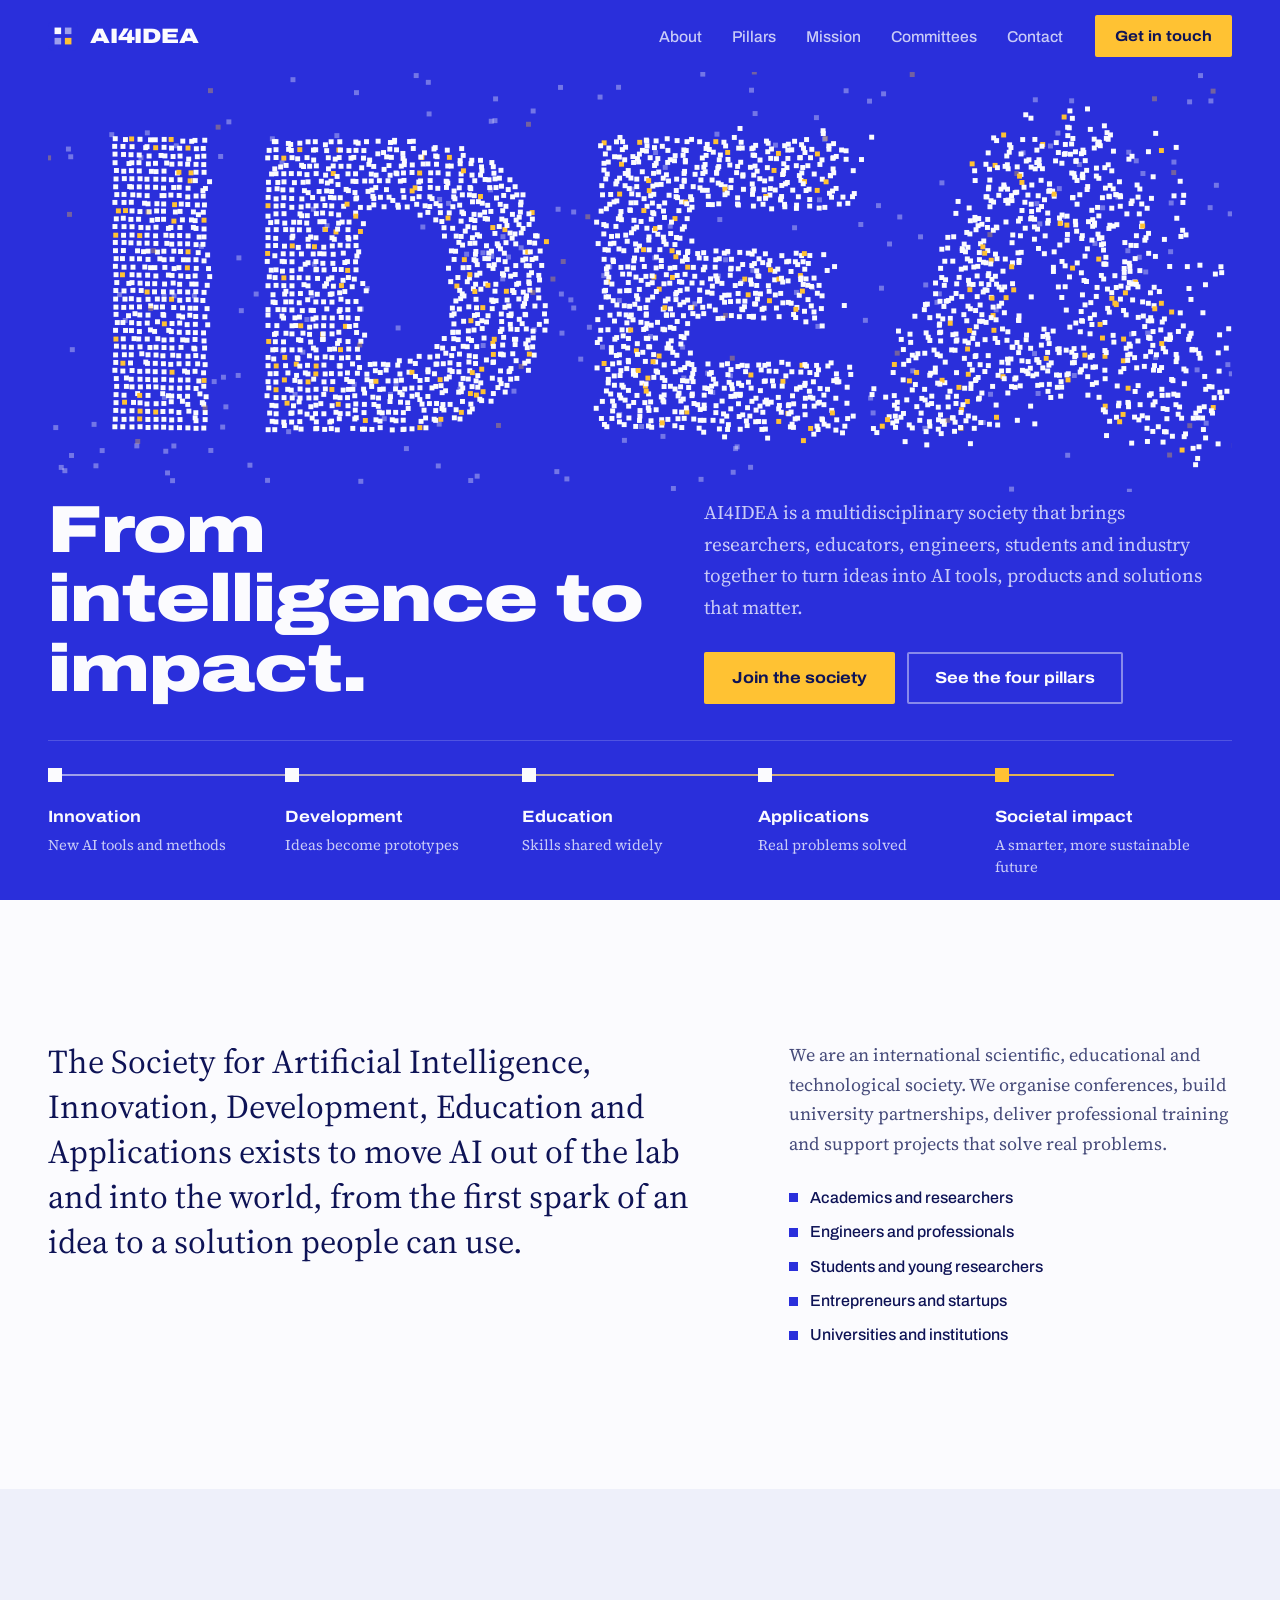
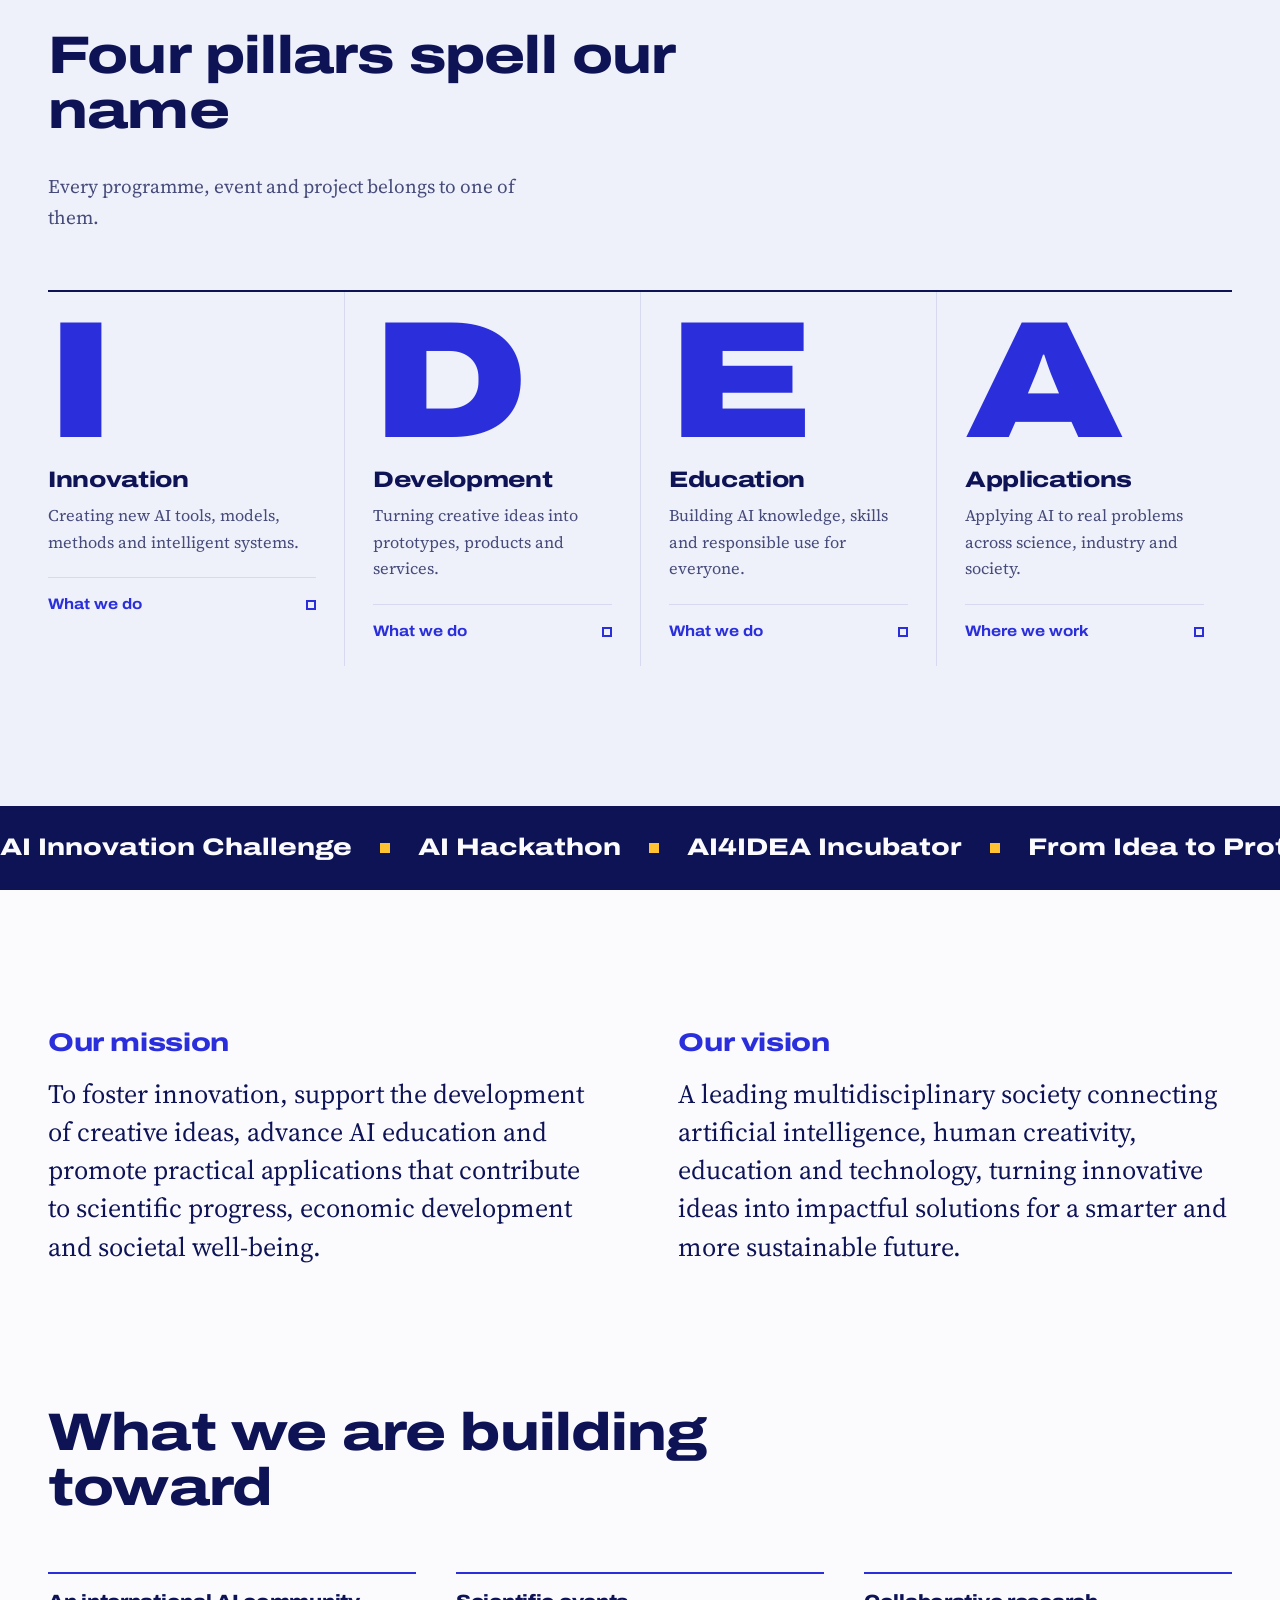
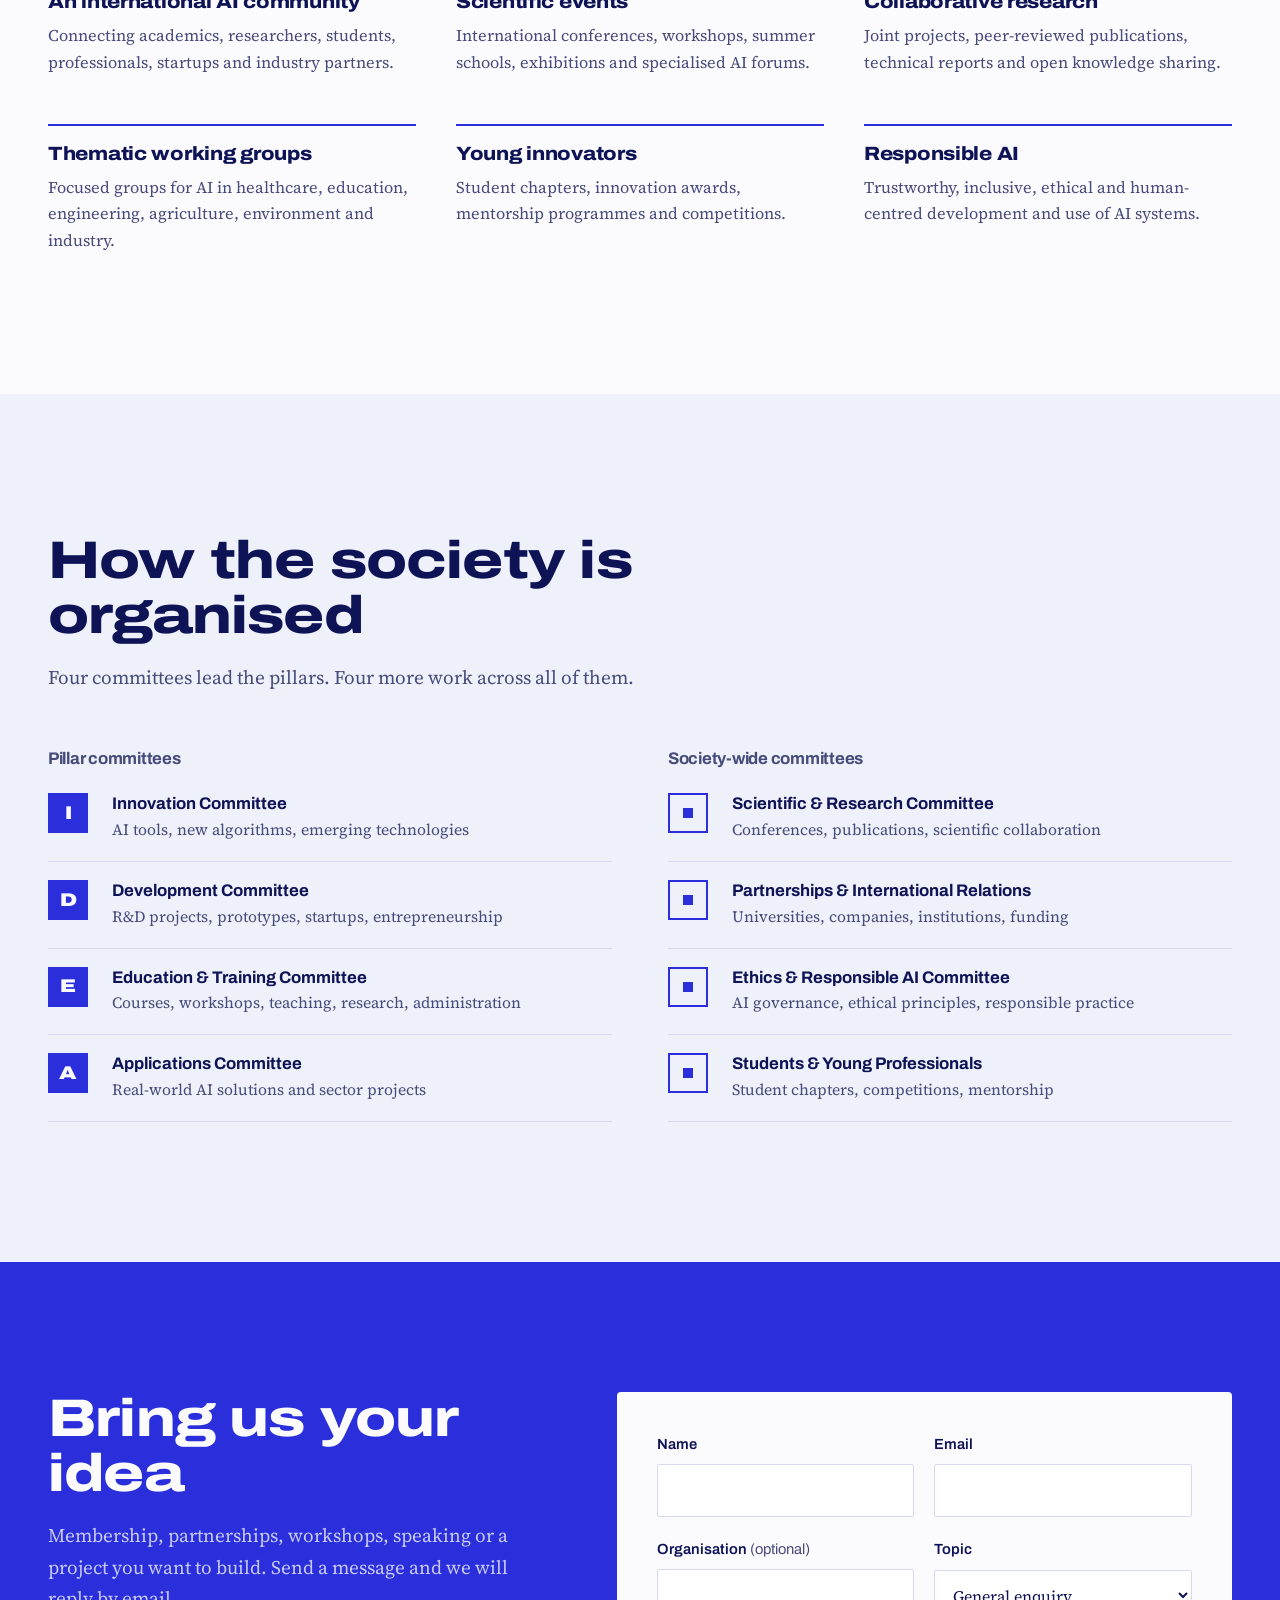
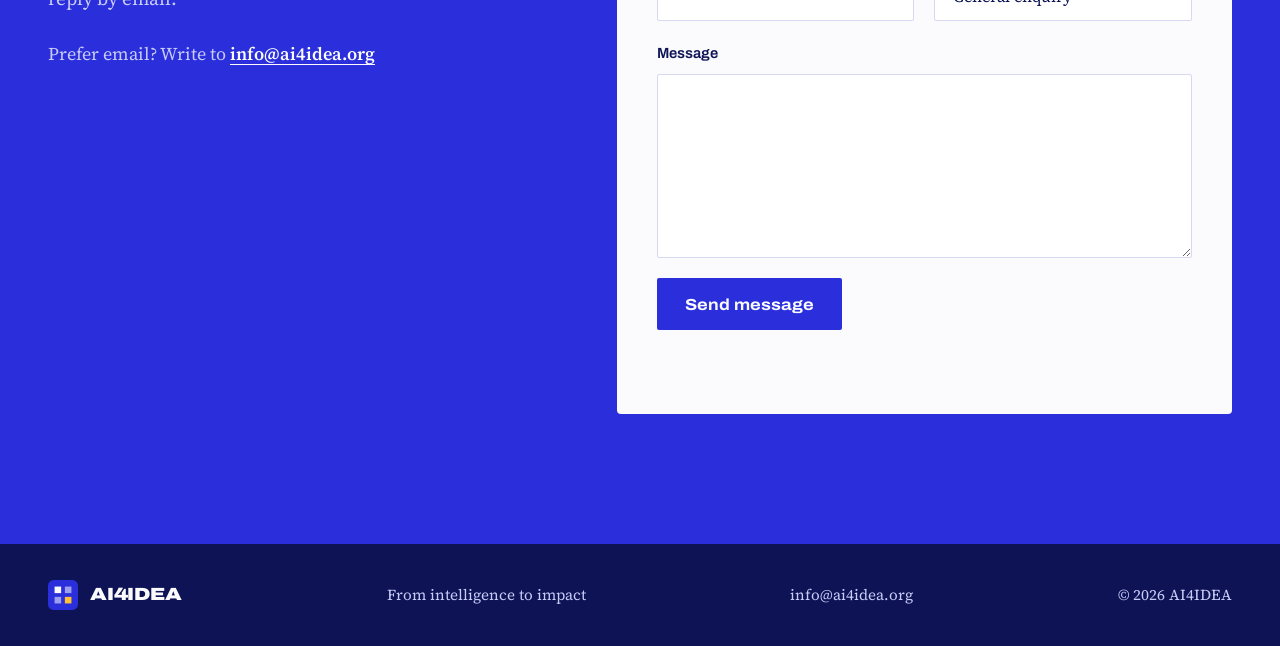
==== commit e27383a5: "Hero fills the screen; bring the site to life - Hero is exactly one screen tall on desktop and phone" ====
--- a/index.html
+++ b/index.html
@@ -2,6 +2,7 @@
 <html lang="en">
 <head>
   <meta charset="utf-8">
+  <script>document.documentElement.classList.add("js")</script>
   <meta name="viewport" content="width=device-width, initial-scale=1">
   <title>AI4IDEA | From Intelligence to Impact</title>
   <meta name="description" content="AI4IDEA is a multidisciplinary society for Artificial Intelligence, Innovation, Development, Education and Applications, turning innovative ideas into impactful solutions.">
@@ -59,21 +60,22 @@
         <span class="sr-only">IDEA: Innovation, Development, Education, Applications</span>
       </div>
       <div class="hero__body">
-        <h1 id="hero-title">From intelligence to impact.</h1>
+        <h1 id="hero-title" class="hero-in">From intelligence to impact.</h1>
         <div>
-          <p class="hero__intro">AI4IDEA is a multidisciplinary society that brings researchers, educators, engineers, students and industry together to turn ideas into AI tools, products and solutions that matter.</p>
-          <div class="hero__actions">
+          <p class="hero__intro hero-in" style="--d:150ms">AI4IDEA is a multidisciplinary society that brings researchers, educators, engineers, students and industry together to turn ideas into AI tools, products and solutions that matter.</p>
+          <div class="hero__actions hero-in" style="--d:300ms">
             <a class="btn btn--signal" href="#contact">Join the society</a>
             <a class="btn btn--line" href="#pillars">See the four pillars</a>
           </div>
         </div>
       </div>
       <ol class="route" aria-label="How an idea becomes impact">
-        <li><span class="bit"></span><span class="route__name">Innovation</span><span class="route__note">New AI tools and methods</span></li>
-        <li><span class="bit"></span><span class="route__name">Development</span><span class="route__note">Ideas become prototypes</span></li>
-        <li><span class="bit"></span><span class="route__name">Education</span><span class="route__note">Skills shared widely</span></li>
-        <li><span class="bit"></span><span class="route__name">Applications</span><span class="route__note">Real problems solved</span></li>
-        <li><span class="bit"></span><span class="route__name">Societal impact</span><span class="route__note">A smarter, more sustainable future</span></li>
+        <span class="route__signal" aria-hidden="true"></span>
+        <li style="--i:0"><span class="bit"></span><span class="route__name">Innovation</span><span class="route__note">New AI tools and methods</span></li>
+        <li style="--i:1"><span class="bit"></span><span class="route__name">Development</span><span class="route__note">Ideas become prototypes</span></li>
+        <li style="--i:2"><span class="bit"></span><span class="route__name">Education</span><span class="route__note">Skills shared widely</span></li>
+        <li style="--i:3"><span class="bit"></span><span class="route__name">Applications</span><span class="route__note">Real problems solved</span></li>
+        <li style="--i:4"><span class="bit"></span><span class="route__name">Societal impact</span><span class="route__note">A smarter, more sustainable future</span></li>
       </ol>
     </div>
   </section>
@@ -82,9 +84,9 @@
     <div class="wrap about__grid">
       <div>
         <h2 class="sr-only" id="about-title">About AI4IDEA</h2>
-        <p class="about__statement">The Society for Artificial Intelligence, Innovation, Development, Education and Applications exists to move AI out of the lab and into the world, from the first spark of an idea to a solution people can use.</p>
-      </div>
-      <div class="about__side">
+        <p class="about__statement reveal">The Society for Artificial Intelligence, Innovation, Development, Education and Applications exists to move AI out of the lab and into the world, from the first spark of an idea to a solution people can use.</p>
+      </div>
+      <div class="about__side reveal" style="--i:2">
         <p>We are an international scientific, educational and technological society. We organise conferences, build university partnerships, deliver professional training and support projects that solve real problems.</p>
         <ul class="who" aria-label="Who we bring together">
           <li><span class="bit"></span>Academics and researchers</li>
@@ -100,13 +102,13 @@
   <section class="pillars" id="pillars" aria-labelledby="pillars-title">
     <div class="wrap">
       <div class="pillars__head">
-        <h2 class="section-title" id="pillars-title">Four pillars spell our name</h2>
-        <p class="section-lede">Every programme, event and project belongs to one of them.</p>
+        <h2 class="section-title reveal" id="pillars-title">Four pillars spell our name</h2>
+        <p class="section-lede reveal" style="--i:1">Every programme, event and project belongs to one of them.</p>
       </div>
 
       <div class="pillar-row">
         <article class="pillar">
-          <p class="pillar__letter" aria-hidden="true">I</p>
+          <p class="pillar__letter" aria-hidden="true"><span style="--i:0">I</span></p>
           <h3>Innovation</h3>
           <p class="pillar__summary">Creating new AI tools, models, methods and intelligent systems.</p>
           <details>
@@ -128,7 +130,7 @@
         </article>
 
         <article class="pillar">
-          <p class="pillar__letter" aria-hidden="true">D</p>
+          <p class="pillar__letter" aria-hidden="true"><span style="--i:1">D</span></p>
           <h3>Development</h3>
           <p class="pillar__summary">Turning creative ideas into prototypes, products and services.</p>
           <details>
@@ -150,7 +152,7 @@
         </article>
 
         <article class="pillar">
-          <p class="pillar__letter" aria-hidden="true">E</p>
+          <p class="pillar__letter" aria-hidden="true"><span style="--i:2">E</span></p>
           <h3>Education</h3>
           <p class="pillar__summary">Building AI knowledge, skills and responsible use for everyone.</p>
           <details>
@@ -172,7 +174,7 @@
         </article>
 
         <article class="pillar">
-          <p class="pillar__letter" aria-hidden="true">A</p>
+          <p class="pillar__letter" aria-hidden="true"><span style="--i:3">A</span></p>
           <h3>Applications</h3>
           <p class="pillar__summary">Applying AI to real problems across science, industry and society.</p>
           <details>
@@ -198,13 +200,20 @@
     </div>
   </section>
 
+  <section class="ticker" aria-label="Example initiatives">
+    <div class="ticker__track">
+      <ul><li>AI Innovation Challenge<span class="bit"></span></li><li>AI Hackathon<span class="bit"></span></li><li>AI4IDEA Incubator<span class="bit"></span></li><li>From Idea to Prototype<span class="bit"></span></li><li>AI for Teachers and Professors<span class="bit"></span></li><li>AI Literacy for Everyone<span class="bit"></span></li><li>AI for Scientific Research<span class="bit"></span></li><li>AI Startup Mentorship<span class="bit"></span></li><li>AI for Healthcare<span class="bit"></span></li><li>AI for Agriculture<span class="bit"></span></li><li>AI for Smart Cities<span class="bit"></span></li><li>AI for Humanity<span class="bit"></span></li></ul>
+      <ul aria-hidden="true"><li>AI Innovation Challenge<span class="bit"></span></li><li>AI Hackathon<span class="bit"></span></li><li>AI4IDEA Incubator<span class="bit"></span></li><li>From Idea to Prototype<span class="bit"></span></li><li>AI for Teachers and Professors<span class="bit"></span></li><li>AI Literacy for Everyone<span class="bit"></span></li><li>AI for Scientific Research<span class="bit"></span></li><li>AI Startup Mentorship<span class="bit"></span></li><li>AI for Healthcare<span class="bit"></span></li><li>AI for Agriculture<span class="bit"></span></li><li>AI for Smart Cities<span class="bit"></span></li><li>AI for Humanity<span class="bit"></span></li></ul>
+    </div>
+  </section>
+
   <section class="purpose" id="purpose" aria-label="Mission and vision">
     <div class="wrap purpose__grid">
-      <div class="purpose__item">
+      <div class="purpose__item reveal">
         <h2>Our mission</h2>
         <p>To foster innovation, support the development of creative ideas, advance AI education and promote practical applications that contribute to scientific progress, economic development and societal well-being.</p>
       </div>
-      <div class="purpose__item">
+      <div class="purpose__item reveal" style="--i:2">
         <h2>Our vision</h2>
         <p>A leading multidisciplinary society connecting artificial intelligence, human creativity, education and technology, turning innovative ideas into impactful solutions for a smarter and more sustainable future.</p>
       </div>
@@ -213,39 +222,39 @@
 
   <section class="objectives" aria-labelledby="objectives-title">
     <div class="wrap">
-      <h2 class="section-title" id="objectives-title">What we are building toward</h2>
+      <h2 class="section-title reveal" id="objectives-title">What we are building toward</h2>
       <div class="objectives__grid">
-        <div class="objective"><h3>An international AI community</h3><p>Connecting academics, researchers, students, professionals, startups and industry partners.</p></div>
-        <div class="objective"><h3>Scientific events</h3><p>International conferences, workshops, summer schools, exhibitions and specialised AI forums.</p></div>
-        <div class="objective"><h3>Collaborative research</h3><p>Joint projects, peer-reviewed publications, technical reports and open knowledge sharing.</p></div>
-        <div class="objective"><h3>Thematic working groups</h3><p>Focused groups for AI in healthcare, education, engineering, agriculture, environment and industry.</p></div>
-        <div class="objective"><h3>Young innovators</h3><p>Student chapters, innovation awards, mentorship programmes and competitions.</p></div>
-        <div class="objective"><h3>Responsible AI</h3><p>Trustworthy, inclusive, ethical and human-centred development and use of AI systems.</p></div>
+        <div class="objective reveal" style="--i:0"><h3>An international AI community</h3><p>Connecting academics, researchers, students, professionals, startups and industry partners.</p></div>
+        <div class="objective reveal" style="--i:1"><h3>Scientific events</h3><p>International conferences, workshops, summer schools, exhibitions and specialised AI forums.</p></div>
+        <div class="objective reveal" style="--i:2"><h3>Collaborative research</h3><p>Joint projects, peer-reviewed publications, technical reports and open knowledge sharing.</p></div>
+        <div class="objective reveal" style="--i:3"><h3>Thematic working groups</h3><p>Focused groups for AI in healthcare, education, engineering, agriculture, environment and industry.</p></div>
+        <div class="objective reveal" style="--i:4"><h3>Young innovators</h3><p>Student chapters, innovation awards, mentorship programmes and competitions.</p></div>
+        <div class="objective reveal" style="--i:5"><h3>Responsible AI</h3><p>Trustworthy, inclusive, ethical and human-centred development and use of AI systems.</p></div>
       </div>
     </div>
   </section>
 
   <section class="committees" id="committees" aria-labelledby="committees-title">
     <div class="wrap">
-      <h2 class="section-title" id="committees-title">How the society is organised</h2>
-      <p class="section-lede">Four committees lead the pillars. Four more work across all of them.</p>
+      <h2 class="section-title reveal" id="committees-title">How the society is organised</h2>
+      <p class="section-lede reveal" style="--i:1">Four committees lead the pillars. Four more work across all of them.</p>
       <div class="committee-groups">
         <div>
           <h3>Pillar committees</h3>
           <ul class="committee-list">
-            <li><span class="committee-tag" aria-hidden="true">I</span><div><strong>Innovation Committee</strong><span>AI tools, new algorithms, emerging technologies</span></div></li>
-            <li><span class="committee-tag" aria-hidden="true">D</span><div><strong>Development Committee</strong><span>R&amp;D projects, prototypes, startups, entrepreneurship</span></div></li>
-            <li><span class="committee-tag" aria-hidden="true">E</span><div><strong>Education &amp; Training Committee</strong><span>Courses, workshops, teaching, research, administration</span></div></li>
-            <li><span class="committee-tag" aria-hidden="true">A</span><div><strong>Applications Committee</strong><span>Real-world AI solutions and sector projects</span></div></li>
+            <li class="reveal" style="--i:0"><span class="committee-tag" aria-hidden="true">I</span><div><strong>Innovation Committee</strong><span>AI tools, new algorithms, emerging technologies</span></div></li>
+            <li class="reveal" style="--i:1"><span class="committee-tag" aria-hidden="true">D</span><div><strong>Development Committee</strong><span>R&amp;D projects, prototypes, startups, entrepreneurship</span></div></li>
+            <li class="reveal" style="--i:2"><span class="committee-tag" aria-hidden="true">E</span><div><strong>Education &amp; Training Committee</strong><span>Courses, workshops, teaching, research, administration</span></div></li>
+            <li class="reveal" style="--i:3"><span class="committee-tag" aria-hidden="true">A</span><div><strong>Applications Committee</strong><span>Real-world AI solutions and sector projects</span></div></li>
           </ul>
         </div>
         <div>
           <h3>Society-wide committees</h3>
           <ul class="committee-list">
-            <li><span class="committee-tag committee-tag--all" aria-hidden="true"><span class="bit"></span></span><div><strong>Scientific &amp; Research Committee</strong><span>Conferences, publications, scientific collaboration</span></div></li>
-            <li><span class="committee-tag committee-tag--all" aria-hidden="true"><span class="bit"></span></span><div><strong>Partnerships &amp; International Relations</strong><span>Universities, companies, institutions, funding</span></div></li>
-            <li><span class="committee-tag committee-tag--all" aria-hidden="true"><span class="bit"></span></span><div><strong>Ethics &amp; Responsible AI Committee</strong><span>AI governance, ethical principles, responsible practice</span></div></li>
-            <li><span class="committee-tag committee-tag--all" aria-hidden="true"><span class="bit"></span></span><div><strong>Students &amp; Young Professionals</strong><span>Student chapters, competitions, mentorship</span></div></li>
+            <li class="reveal" style="--i:0"><span class="committee-tag committee-tag--all" aria-hidden="true"><span class="bit"></span></span><div><strong>Scientific &amp; Research Committee</strong><span>Conferences, publications, scientific collaboration</span></div></li>
+            <li class="reveal" style="--i:1"><span class="committee-tag committee-tag--all" aria-hidden="true"><span class="bit"></span></span><div><strong>Partnerships &amp; International Relations</strong><span>Universities, companies, institutions, funding</span></div></li>
+            <li class="reveal" style="--i:2"><span class="committee-tag committee-tag--all" aria-hidden="true"><span class="bit"></span></span><div><strong>Ethics &amp; Responsible AI Committee</strong><span>AI governance, ethical principles, responsible practice</span></div></li>
+            <li class="reveal" style="--i:3"><span class="committee-tag committee-tag--all" aria-hidden="true"><span class="bit"></span></span><div><strong>Students &amp; Young Professionals</strong><span>Student chapters, competitions, mentorship</span></div></li>
           </ul>
         </div>
       </div>
@@ -255,12 +264,12 @@
   <section class="contact" id="contact" aria-labelledby="contact-title">
     <div class="wrap contact__grid">
       <div>
-        <h2 class="section-title" id="contact-title">Bring us your idea</h2>
+        <h2 class="section-title reveal" id="contact-title">Bring us your idea</h2>
         <p class="section-lede">Membership, partnerships, workshops, speaking or a project you want to build. Send a message and we will reply by email.</p>
         <p class="contact__direct">Prefer email? Write to <a href="mailto:info@ai4idea.org">info@ai4idea.org</a></p>
       </div>
 
-      <form class="contact-form" id="contact-form" novalidate>
+      <form class="contact-form reveal" style="--i:2" id="contact-form" novalidate>
         <div class="field-row">
           <div class="field">
             <label for="cf-name">Name</label>
@@ -375,37 +384,53 @@
         y: reduce ? ty : Math.random() * H,
         vx: 0, vy: 0,
         delay: (tx / W) * 900 + Math.random() * 350,   // sweeps in I, D, E, A
-        signal: Math.random() < 0.06
+        signal: Math.random() < 0.05,
+        phase: tx * 0.012 + Math.random() * 0.6
       }));
       // a few loose bits stay as "noise" around the letters
       const extra = Math.round(pts.length * 0.08);
       for (let i = 0; i < extra; i++) {
         const x = Math.random() * W, y = Math.random() * H;
-        bits.push({ tx: x, ty: y, x: reduce ? x : Math.random() * W, y: reduce ? y : Math.random() * H, vx: 0, vy: 0, delay: Math.random() * 1200, signal: Math.random() < 0.15, loose: true });
+        bits.push({ tx: x, ty: y, x: reduce ? x : Math.random() * W, y: reduce ? y : Math.random() * H, vx: 0, vy: 0, delay: Math.random() * 1200, signal: Math.random() < 0.15, loose: true, phase: Math.random() * 6 });
       }
       started = performance.now();
       draw();
       if (!reduce) kick();
     }
 
-    function draw() {
+    function draw(now = 0, waveX = -9999) {
       ctx.clearRect(0, 0, W, H);
       for (const b of bits) {
+        const flashing = b.flash && now - b.flash < 700;
+        const inWave = !b.loose && Math.abs(b.tx - waveX) < 22;
         ctx.globalAlpha = b.loose ? 0.35 : 1;
-        ctx.fillStyle = b.signal ? SAFFRON : WHITE;
+        ctx.fillStyle = (b.signal || flashing || inWave) ? SAFFRON : WHITE;
         ctx.fillRect(b.x - size / 2, b.y - size / 2, size, size);
       }
       ctx.globalAlpha = 1;
     }
 
+    // After assembling, the letters stay alive: they breathe, a ripple
+    // wave sweeps through every few seconds, and saffron bits twinkle.
+    let waveStart = 0, visible = true;
     function tick(now) {
       const t = now - started;
-      let energy = 0;
       const R = Math.max(70, W * 0.07), R2 = R * R;
+      const settled = t > 2200;
+      if (settled && now - waveStart > 6500) waveStart = now;
+      const wt = (now - waveStart) / 1700;                 // 0..1 while the wave runs
+      const waveX = wt <= 1 ? -120 + wt * (W + 240) : -9999;
+      const amp = size * 2.2;
       for (const b of bits) {
         if (t > b.delay) {
-          b.vx += (b.tx - b.x) * 0.045;
-          b.vy += (b.ty - b.y) * 0.045;
+          let gx = b.tx, gy = b.ty;
+          if (settled) {
+            gy += Math.sin(now * 0.0016 + b.phase) * size * 0.35;   // breathe
+            const dx = b.tx - waveX;
+            if (dx > -90 && dx < 90) gy -= amp * Math.exp(-(dx * dx) / 1800);  // ripple
+          }
+          b.vx += (gx - b.x) * 0.045;
+          b.vy += (gy - b.y) * 0.045;
         }
         if (pointer.active) {
           const dx = b.x - pointer.x, dy = b.y - pointer.y, d2 = dx * dx + dy * dy;
@@ -416,13 +441,16 @@
         }
         b.vx *= 0.8; b.vy *= 0.8;
         b.x += b.vx; b.y += b.vy;
-        energy += Math.abs(b.vx) + Math.abs(b.vy) + Math.abs(b.tx - b.x) * 0.02;
+        if (settled && !b.loose && Math.random() < 0.0009) b.flash = now;  // twinkle
       }
-      draw();
-      if (energy / bits.length > 0.02 || t < 1800 || pointer.active) raf = requestAnimationFrame(tick);
-      else raf = 0;
-    }
-    function kick() { if (!raf) raf = requestAnimationFrame(tick); }
+      draw(now, waveX);
+      raf = visible ? requestAnimationFrame(tick) : 0;
+    }
+    function kick() { if (!raf && !reduce) raf = requestAnimationFrame(tick); }
+
+    // Pause when the hero is off screen or the tab is hidden
+    new IntersectionObserver(([e]) => { visible = e.isIntersecting && !document.hidden; if (visible) kick(); }).observe(canvas);
+    document.addEventListener('visibilitychange', () => { visible = !document.hidden; if (visible) kick(); });
 
     if (!reduce) {
       canvas.addEventListener('pointermove', (e) => {
@@ -435,12 +463,26 @@
     let resizeTimer;
     addEventListener('resize', () => {
       clearTimeout(resizeTimer);
-      resizeTimer = setTimeout(() => { const r = canvas.getBoundingClientRect(); if (Math.round(r.width) !== W) build(); }, 150);
+      resizeTimer = setTimeout(() => { const r = canvas.getBoundingClientRect(); if (Math.round(r.width) !== W || Math.round(r.height) !== H) build(); }, 150);
     });
 
     // Wait for Archivo so the letters are drawn in the right face
     const ready = document.fonts && document.fonts.load ? document.fonts.load('900 100px Archivo') : Promise.resolve();
     Promise.race([ready, new Promise(r => setTimeout(r, 1500))]).then(build);
+  })();
+</script>
+
+<script>
+  // Reveal content as it scrolls into view
+  (() => {
+    const els = document.querySelectorAll('.reveal, .pillar-row');
+    if (!('IntersectionObserver' in window) || matchMedia('(prefers-reduced-motion: reduce)').matches) {
+      els.forEach(el => el.classList.add('is-in')); return;
+    }
+    const io = new IntersectionObserver((entries) => {
+      entries.forEach(e => { if (e.isIntersecting) { e.target.classList.add('is-in'); io.unobserve(e.target); } });
+    }, { threshold: 0.15, rootMargin: '0px 0px -40px 0px' });
+    els.forEach(el => io.observe(el));
   })();
 </script>
 
--- a/styles.css
+++ b/styles.css
@@ -104,13 +104,19 @@
 
 /* ---------- Hero ---------- */
 .hero { background: var(--ultra); color: var(--on-ultra); position: relative; overflow: hidden; }
-.hero__field { position: relative; height: clamp(170px, 44vw, 560px); }
+/* Hero fills exactly one screen below the header */
+.hero > .wrap {
+  display: flex; flex-direction: column;
+  height: calc(100vh - 72px); height: calc(100svh - 72px);
+  min-height: 600px;
+}
+.hero__field { position: relative; flex: 1 1 auto; min-height: 150px; }
 .hero__field canvas { position: absolute; inset: 0; width: 100%; height: 100%; touch-action: pan-y; }
 .hero__body {
   display: grid; grid-template-columns: 1.15fr 1fr; gap: 48px; align-items: end;
-  padding: 8px 0 64px;
-}
-.hero h1 { font-size: clamp(2.5rem, 5.6vw, 4.6rem); font-weight: 900; }
+  padding: 4px 0 clamp(24px, 4vh, 48px);
+}
+.hero h1 { font-size: clamp(2.3rem, min(5.2vw, 8.5vh), 4.4rem); font-weight: 900; }
 .hero__intro { color: var(--on-ultra-soft); font-size: 1.2rem; max-width: 34em; }
 .hero__actions { display: flex; flex-wrap: wrap; gap: 12px; margin-top: 28px; }
 
@@ -119,10 +125,10 @@
   position: relative;
   display: grid; grid-template-columns: repeat(5, 1fr);
   border-top: 1px solid rgba(251, 251, 254, 0.18);
-  padding: 22px 0 30px;
+  padding: 14px 0 22px;
 }
 .route::before {
-  content: ""; position: absolute; left: 0; right: 10%; top: 41px; height: 2px;
+  content: ""; position: absolute; left: 0; right: 10%; top: 33px; height: 2px;
   background: linear-gradient(90deg, rgba(251,251,254,.55), rgba(255,194,51,.9));
 }
 .route li { position: relative; padding-right: 16px; }
@@ -262,6 +268,8 @@
   .site-nav a { display: block; padding: 12px 0; font-size: 1.05rem; }
   .menu-toggle { display: block; }
   .site-header .btn { display: none; }
+  .hero > .wrap { height: auto; min-height: calc(100svh - 72px); }
+  .hero__field { flex: 1 1 auto; min-height: clamp(150px, 44vw, 260px); }
   .route { grid-template-columns: 1fr; padding: 8px 0 28px; }
   .route::before { left: 6px; right: auto; top: 24px; bottom: 40px; width: 2px; height: auto; background: linear-gradient(180deg, rgba(251,251,254,.55), rgba(255,194,51,.9)); }
   .route li { display: grid; grid-template-columns: 30px 1fr; padding: 10px 0; }
@@ -270,6 +278,8 @@
   .purpose__grid, .committee-groups { grid-template-columns: 1fr; }
 }
 @media (max-width: 560px) {
+  .route { display: none; }
+  .hero__body { padding-bottom: 36px; }
   .pillar-row, .objectives__grid, .field-row { grid-template-columns: 1fr; }
   .pillar, .pillar + .pillar { padding: 0; border-left: 0; }
   .pillar + .pillar { border-top: 1px solid var(--rule); margin-top: 24px; }
@@ -279,3 +289,78 @@
   html { scroll-behavior: auto; }
   * { transition: none !important; }
 }
+
+/* ================= Motion ================= */
+/* Only hide things for animation when JS is running */
+
+/* Hero text arrives once the letters have formed */
+.js .hero-in { opacity: 0; transform: translateY(22px); animation: rise .8s cubic-bezier(.2,.7,.2,1) forwards; animation-delay: calc(900ms + var(--d, 0ms)); }
+@keyframes rise { to { opacity: 1; transform: none; } }
+
+/* Journey: line draws, steps light up in order, then a signal travels along it */
+.js .route::before { transform: scaleX(0); transform-origin: left; animation: draw-x 1.4s cubic-bezier(.6,0,.2,1) 1.4s forwards; }
+@keyframes draw-x { to { transform: scaleX(1); } }
+.js .route li { opacity: 0; animation: rise .6s ease-out forwards; animation-delay: calc(1.5s + var(--i) * 260ms); transform: translateY(10px); }
+.route li:last-child .bit { animation: glow 2.4s ease-in-out 3s infinite; }
+@keyframes glow { 0%, 100% { box-shadow: 0 0 0 0 rgba(255,194,51,.0); } 50% { box-shadow: 0 0 0 7px rgba(255,194,51,.28); } }
+.route__signal {
+  position: absolute; top: 30px; left: 0; width: 80px; height: 8px; pointer-events: none;
+  background: linear-gradient(90deg, transparent, rgba(255,194,51,.95) 70%, #fff);
+  opacity: 0; animation: travel 4.2s cubic-bezier(.55,0,.35,1) 3.2s infinite;
+}
+@keyframes travel {
+  0% { left: 0; opacity: 0; } 8% { opacity: 1; } 80% { opacity: 1; }
+  100% { left: calc(90% - 80px); opacity: 0; }
+}
+
+/* Scroll reveals */
+.js .reveal { opacity: 0; transform: translateY(28px); transition: opacity .8s ease, transform .8s cubic-bezier(.2,.7,.2,1); transition-delay: calc(var(--i, 0) * 110ms); }
+.js .reveal.is-in { opacity: 1; transform: none; }
+
+/* Pillar letters rise out of the baseline, I then D then E then A */
+.pillar__letter { display: block; overflow: hidden; }
+.pillar__letter span { display: inline-block; transition: transform .2s ease, color .2s ease; }
+.js .pillar__letter span { transform: translateY(105%); transition: transform 1s cubic-bezier(.2,.8,.2,1), color .2s ease; transition-delay: calc(var(--i, 0) * 160ms); }
+.js .pillar-row.is-in .pillar__letter span { transform: none; }
+.pillar:hover .pillar__letter span { color: var(--ultra-deep); }
+.pillar-row.is-in .pillar:hover .pillar__letter span { transform: translateY(-6px); transition-delay: 0s; }
+
+/* Objective rules draw across */
+.objective { border-top: 0; position: relative; }
+.objective::before { content: ""; position: absolute; top: 0; left: 0; right: 0; height: 2px; background: var(--ultra); transform-origin: left; }
+.js .objective::before { transform: scaleX(0); transition: transform .9s cubic-bezier(.6,0,.2,1); transition-delay: calc(var(--i, 0) * 110ms + 150ms); }
+.js .objective.is-in::before { transform: scaleX(1); }
+
+/* Committee tags pop in */
+.js .committee-list li.reveal .committee-tag { transform: scale(.4); transition: transform .5s cubic-bezier(.3,1.6,.5,1); transition-delay: calc(var(--i, 0) * 110ms + 120ms); }
+.js .committee-list li.reveal.is-in .committee-tag { transform: none; }
+
+/* Initiatives ticker */
+.ticker { background: var(--ink); color: var(--on-ultra); overflow: hidden; padding: 22px 0; }
+.ticker__track { display: flex; width: max-content; animation: scroll-x 55s linear infinite; }
+.ticker:hover .ticker__track { animation-play-state: paused; }
+.ticker__track ul { display: flex; align-items: center; }
+.ticker__track li { display: flex; align-items: center; gap: 28px; padding-right: 28px; white-space: nowrap;
+  font-family: var(--display); font-stretch: 125%; font-weight: 800; font-size: clamp(1.1rem, 2vw, 1.5rem); }
+.ticker__track .bit { width: 10px; height: 10px; color: var(--saffron); }
+@keyframes scroll-x { to { transform: translateX(-50%); } }
+
+/* Buttons: the bit slides in on hover */
+.btn { position: relative; }
+.btn::after { content: ""; position: absolute; right: 9px; top: calc(50% - 3px); width: 6px; height: 6px; background: currentColor; transform: translateX(-8px) scale(0); transition: transform .22s cubic-bezier(.3,1.5,.5,1); }
+.btn:hover::after { transform: none; }
+
+@media (max-width: 820px) {
+  .route__signal { display: none; }
+  .js .route::before { transform: scaleY(0); transform-origin: top; animation-name: draw-y; }
+  @keyframes draw-y { to { transform: scaleY(1); } }
+}
+
+@media (prefers-reduced-motion: reduce) {
+  .js .hero-in, .js .route li, .js .reveal { opacity: 1 !important; transform: none !important; animation: none !important; }
+  .js .route::before, .js .objective::before { transform: none !important; animation: none !important; }
+  .js .pillar__letter span, .js .committee-list li.reveal .committee-tag { transform: none !important; }
+  .route__signal, .route li:last-child .bit { animation: none !important; }
+  .route__signal { display: none; }
+  .ticker__track { animation: none; }
+}
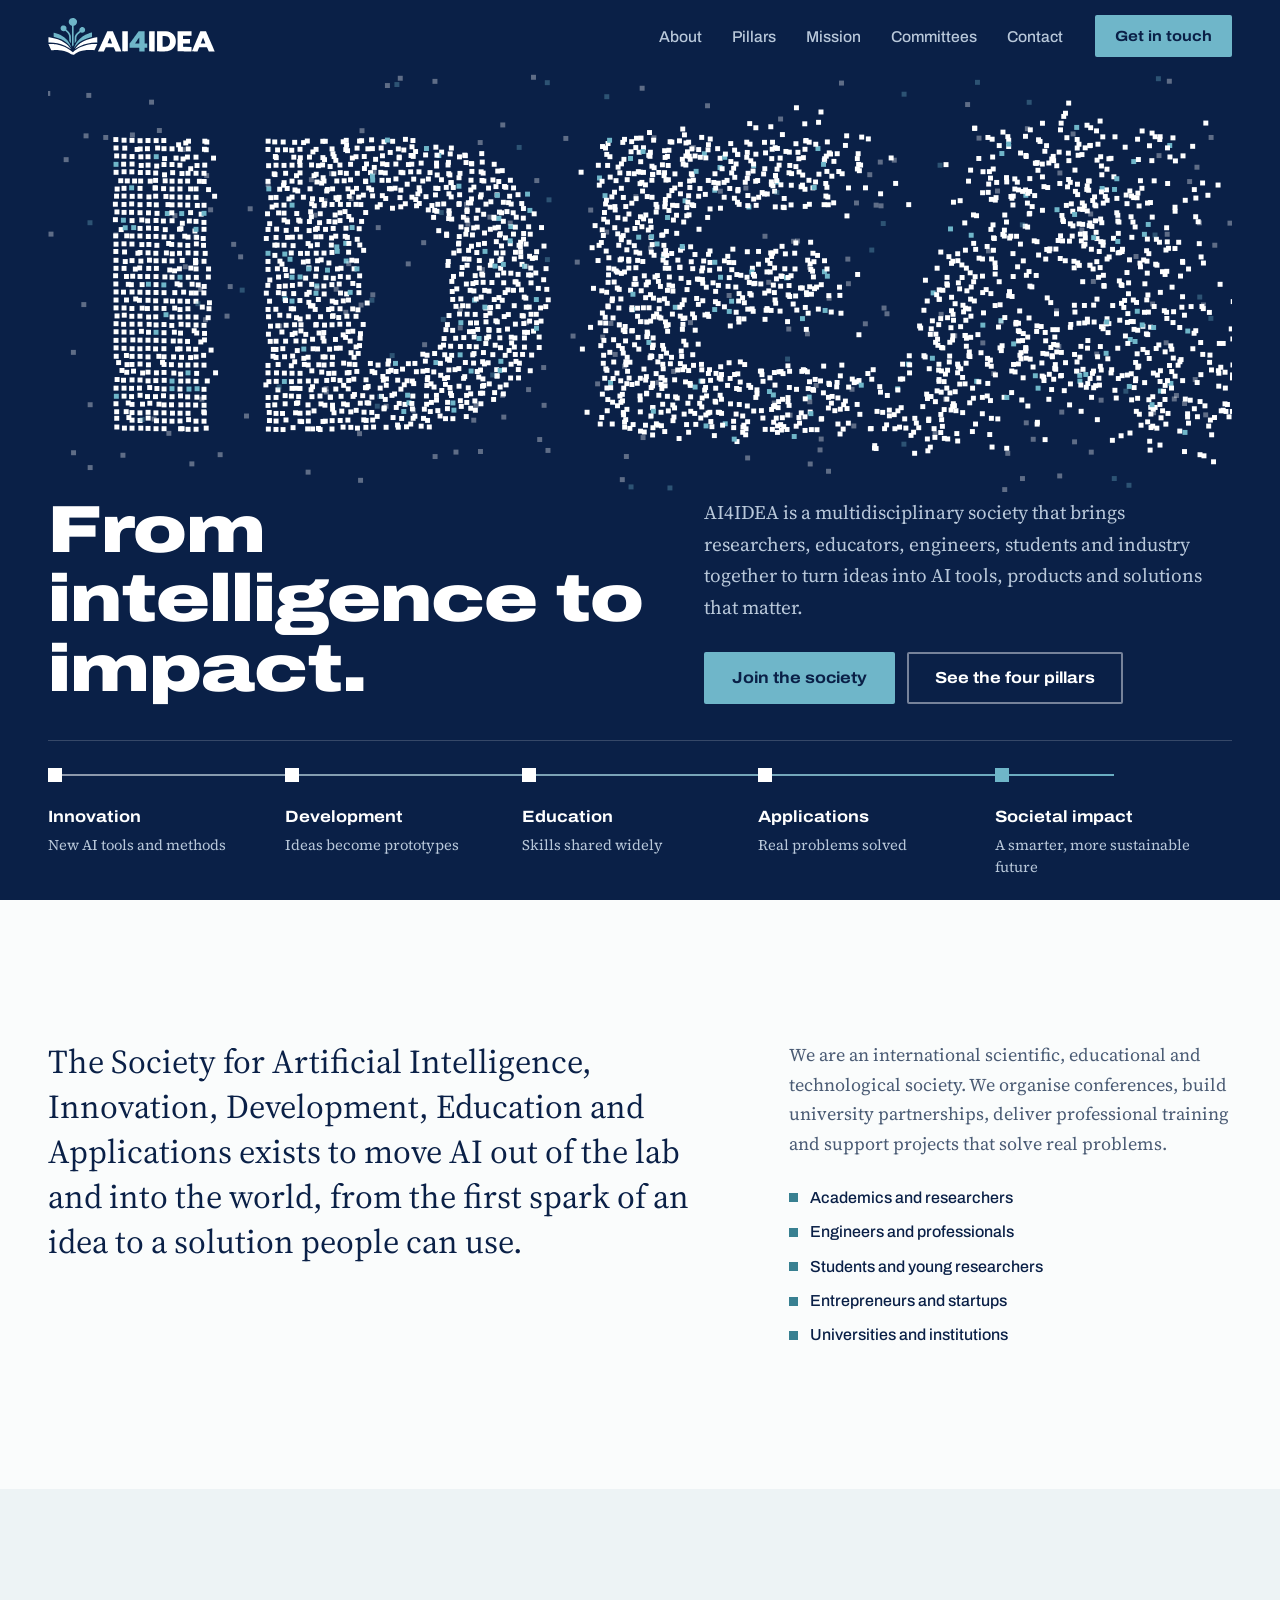
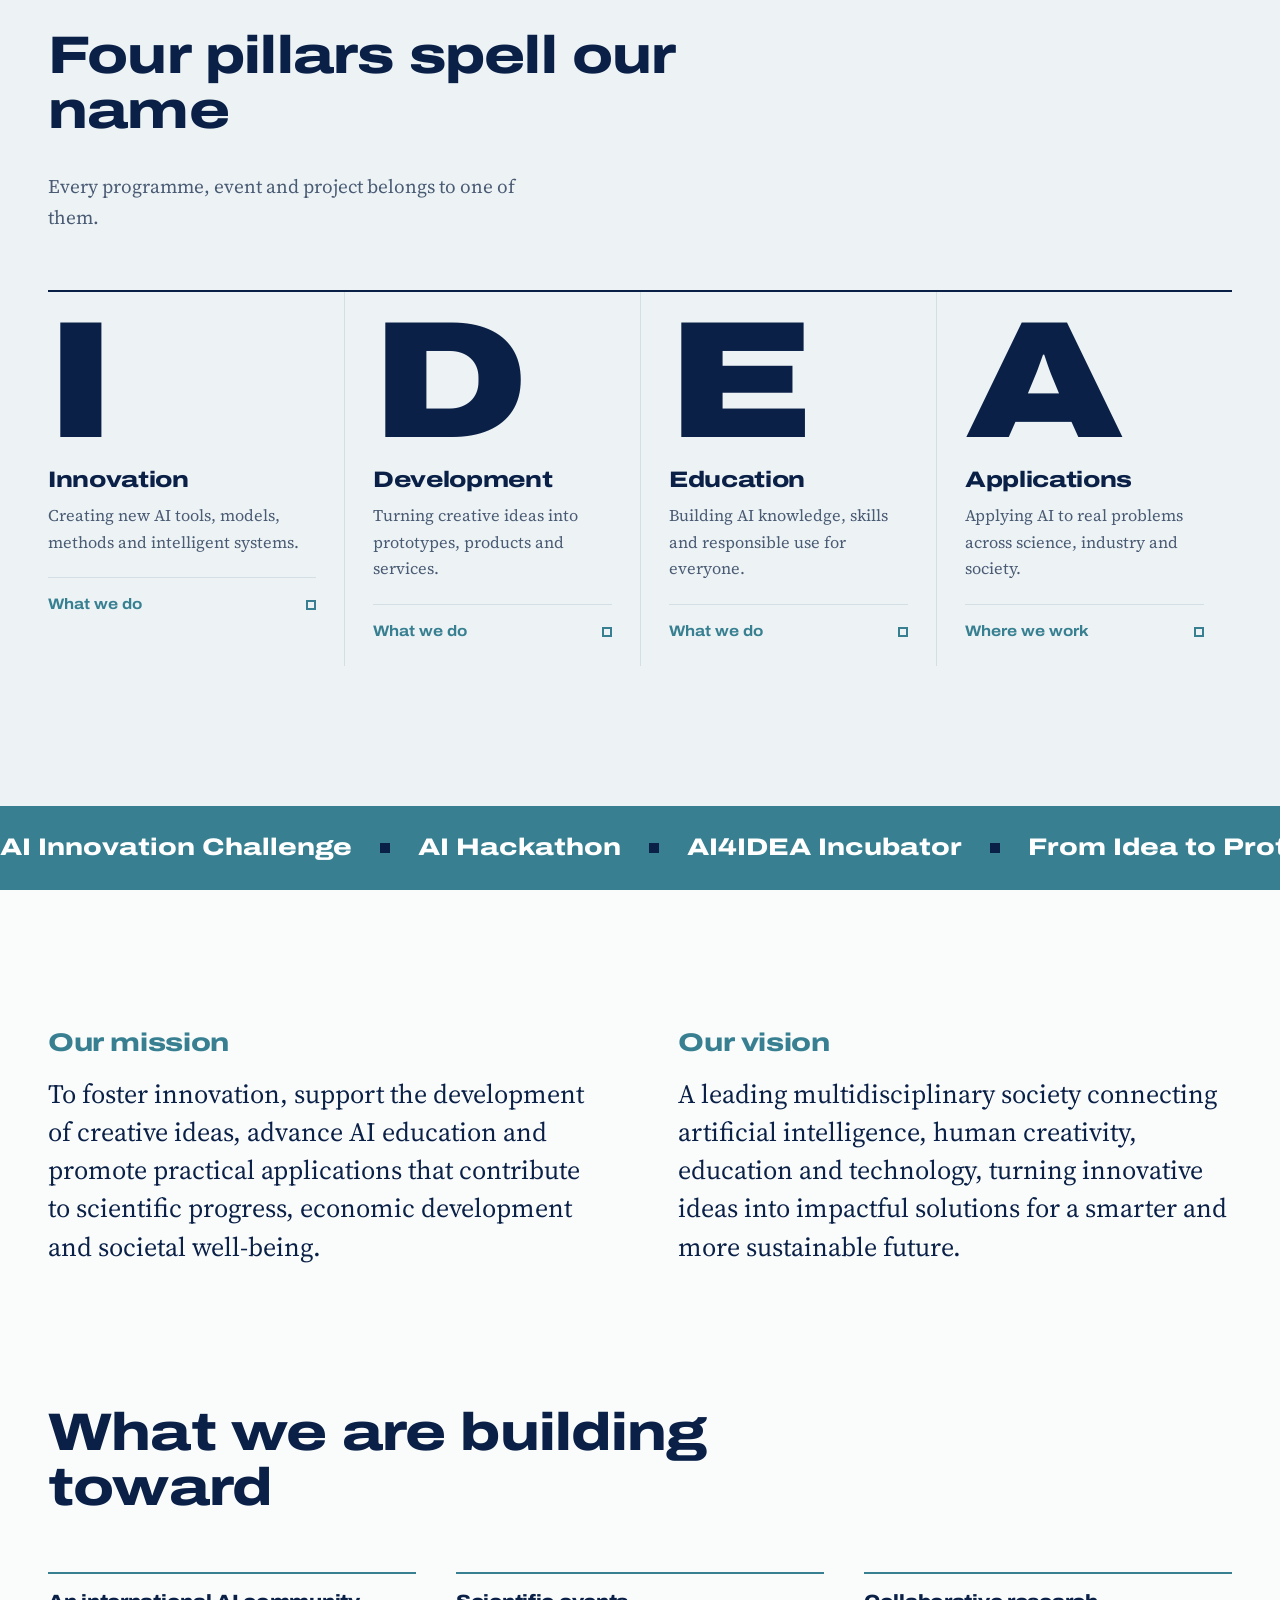
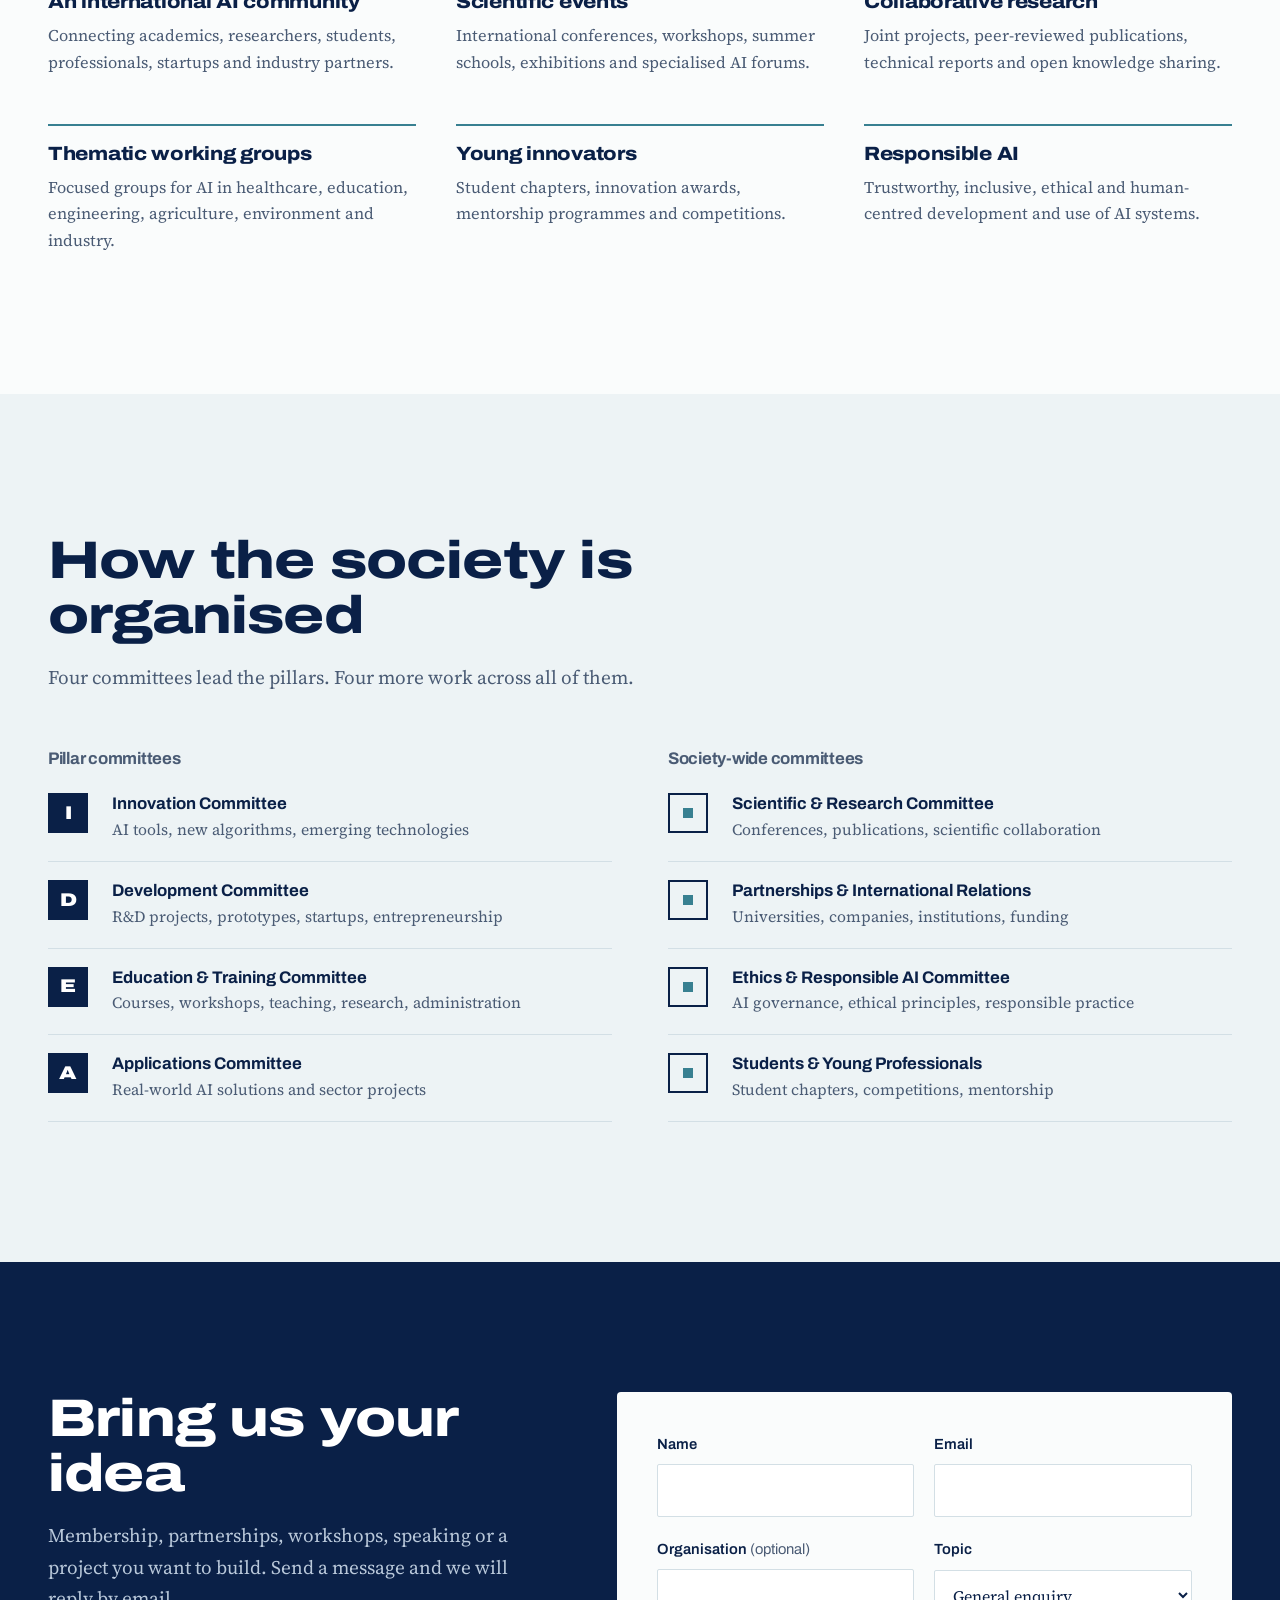
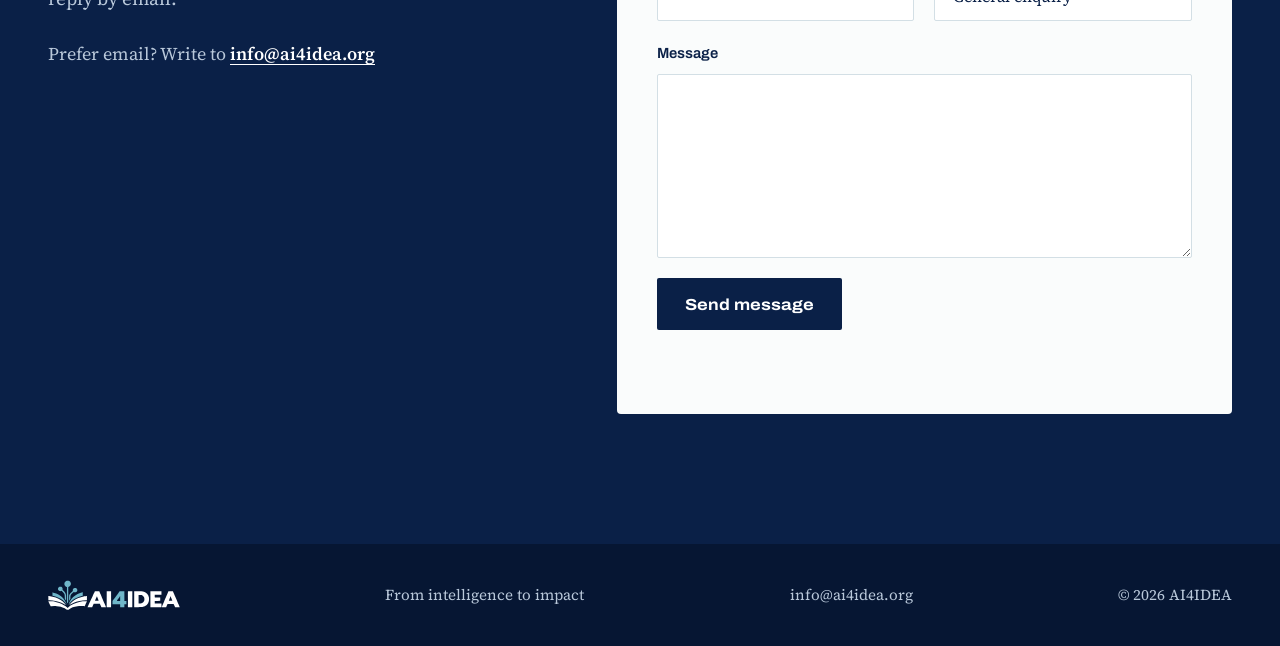
==== commit faa7fb7f: "Add AI4IDEA logo and brand colours - Vector logo traced from the supplied artwork (colour and revers" ====
--- a/index.html
+++ b/index.html
@@ -10,7 +10,8 @@
   <meta property="og:description" content="A multidisciplinary society for AI Innovation, Development, Education and Applications.">
   <meta property="og:url" content="https://ai4idea.org">
   <meta property="og:type" content="website">
-  <meta name="theme-color" content="#2a2fdb">
+  <meta property="og:image" content="https://ai4idea.org/brand/og-image.png">
+  <meta name="theme-color" content="#0a2047">
   <link rel="icon" href="/favicon.svg" type="image/svg+xml">
   <link rel="preload" href="/fonts/archivo.woff2" as="font" type="font/woff2" crossorigin>
   <link rel="preload" href="/fonts/source-serif-4.woff2" as="font" type="font/woff2" crossorigin>
@@ -31,9 +32,8 @@
 
 <header class="site-header">
   <div class="wrap site-header__inner">
-    <a class="wordmark" href="#top" aria-label="AI4IDEA home">
-      <img src="/favicon.svg" alt="" width="30" height="30">
-      <span>AI4IDEA</span>
+    <a class="wordmark" href="#top">
+      <img src="/brand/logo-white.svg" alt="AI4IDEA" width="167" height="38">
     </a>
     <nav class="site-nav" id="site-nav" aria-label="Main">
       <ul>
@@ -316,7 +316,7 @@
 
 <footer class="site-footer">
   <div class="wrap site-footer__inner">
-    <a class="wordmark" href="#top"><img src="/favicon.svg" alt="" width="26" height="26"><span>AI4IDEA</span></a>
+    <a class="wordmark" href="#top"><img src="/brand/logo-white.svg" alt="AI4IDEA" width="132" height="30"></a>
     <span>From intelligence to impact</span>
     <a href="mailto:info@ai4idea.org">info@ai4idea.org</a>
     <span>© <span id="year">2026</span> AI4IDEA</span>
@@ -343,7 +343,7 @@
     const canvas = document.getElementById('idea-field');
     const ctx = canvas.getContext('2d');
     const reduce = matchMedia('(prefers-reduced-motion: reduce)').matches;
-    const WHITE = '#fbfbfe', SAFFRON = '#ffc233';
+    const WHITE = '#ffffff', SAFFRON = '#6fb6c9';
     let W = 0, H = 0, dpr = 1, size = 4, bits = [], raf = 0, started = 0;
     const pointer = { x: -9999, y: -9999, active: false };
 
--- a/styles.css
+++ b/styles.css
@@ -19,16 +19,23 @@
 }
 
 :root {
-  --ultra: #2a2fdb;
-  --ultra-deep: #1d21a8;
-  --ink: #0e1356;
-  --ink-soft: #464b7a;
-  --fog: #eef0fa;
-  --paper: #fbfbfe;
-  --saffron: #ffc233;
-  --on-ultra: #fbfbfe;
-  --on-ultra-soft: #c9cbf7;
-  --rule: #d6d9ef;
+  /* Brand colours from the AI4IDEA logo */
+  --navy: #0a2047;
+  --navy-deep: #061633;
+  --teal: #388091;
+  --teal-light: #6fb6c9;
+
+  /* Roles (names kept from the first design) */
+  --ultra: var(--navy);
+  --ultra-deep: var(--teal);
+  --ink: var(--navy);
+  --ink-soft: #4a5b74;
+  --fog: #edf3f5;
+  --paper: #fafcfc;
+  --saffron: var(--teal-light);
+  --on-ultra: #ffffff;
+  --on-ultra-soft: #b9c8da;
+  --rule: #d3dfe5;
 
   --display: "Archivo", "Arial Narrow", system-ui, sans-serif;
   --serif: "Source Serif 4", Georgia, serif;
@@ -60,7 +67,7 @@
   line-height: 1.04;
   letter-spacing: -0.015em;
 }
-:focus-visible { outline: 3px solid var(--saffron); outline-offset: 3px; }
+:focus-visible { outline: 3px solid var(--teal); outline-offset: 3px; }
 
 .wrap { width: min(var(--max), 100% - 2 * var(--gutter)); margin-inline: auto; }
 .sr-only { position: absolute; width: 1px; height: 1px; overflow: hidden; clip: rect(0 0 0 0); white-space: nowrap; }
@@ -77,7 +84,7 @@
   cursor: pointer; transition: background-color .15s, color .15s, border-color .15s;
 }
 .btn--signal { background: var(--saffron); color: var(--ink); }
-.btn--signal:hover { background: #ffd366; }
+.btn--signal:hover { background: #93cbdb; }
 .btn--line { color: var(--on-ultra); border-color: rgba(251, 251, 254, 0.45); }
 .btn--line:hover { border-color: var(--on-ultra); }
 
@@ -91,7 +98,8 @@
   display: flex; align-items: center; gap: 12px; text-decoration: none;
   font-family: var(--display); font-stretch: 125%; font-weight: 900; font-size: 1.3rem; letter-spacing: -0.01em;
 }
-.wordmark img { width: 30px; height: 30px; }
+.wordmark img { height: 38px; width: auto; }
+.site-footer .wordmark img { height: 30px; }
 .site-nav { margin-left: auto; }
 .site-nav ul { display: flex; gap: 30px; }
 .site-nav a {
@@ -129,7 +137,7 @@
 }
 .route::before {
   content: ""; position: absolute; left: 0; right: 10%; top: 33px; height: 2px;
-  background: linear-gradient(90deg, rgba(251,251,254,.55), rgba(255,194,51,.9));
+  background: linear-gradient(90deg, rgba(251,251,254,.55), rgba(111,182,201,.95));
 }
 .route li { position: relative; padding-right: 16px; }
 .route .bit { position: relative; z-index: 1; width: 14px; height: 14px; background: var(--on-ultra); margin: 13px 0 14px; }
@@ -145,12 +153,12 @@
 .about { padding: clamp(80px, 11vw, 140px) 0; }
 .about__grid { display: grid; grid-template-columns: 1.5fr 1fr; gap: clamp(32px, 6vw, 96px); align-items: start; }
 .about__statement { font-size: clamp(1.55rem, 2.6vw, 2.15rem); line-height: 1.35; max-width: 26em; }
-.about__statement em { font-style: italic; color: var(--ultra); }
+
 .about__side p { color: var(--ink-soft); }
 .about__side p + p { margin-top: 16px; }
 .who { margin-top: 26px; display: grid; gap: 8px; }
 .who li { display: flex; align-items: center; gap: 12px; font-family: var(--display); font-stretch: 100%; font-weight: 500; font-size: 1rem; }
-.who .bit { color: var(--ultra); width: 9px; height: 9px; }
+.who .bit { color: var(--teal); width: 9px; height: 9px; }
 
 /* ---------- Pillars: the acronym spelled out ---------- */
 .pillars { background: var(--fog); padding: clamp(80px, 11vw, 140px) 0; }
@@ -170,14 +178,14 @@
 .pillar summary {
   cursor: pointer; list-style: none; padding: 14px 0;
   display: flex; justify-content: space-between; align-items: center;
-  font-family: var(--display); font-stretch: 112%; font-weight: 700; font-size: 0.95rem; color: var(--ultra);
+  font-family: var(--display); font-stretch: 112%; font-weight: 700; font-size: 0.95rem; color: var(--teal);
 }
 .pillar summary::-webkit-details-marker { display: none; }
 .pillar summary::after { content: ""; width: 10px; height: 10px; border: 2px solid currentColor; transition: background-color .15s; }
 .pillar details[open] summary::after { background: currentColor; }
 .pillar details ul { display: grid; gap: 9px; padding-bottom: 6px; }
 .pillar details li { display: flex; gap: 10px; font-size: 0.95rem; line-height: 1.5; color: var(--ink-soft); }
-.pillar details li .bit { color: var(--ultra); width: 6px; height: 6px; margin-top: 0.62em; }
+.pillar details li .bit { color: var(--teal); width: 6px; height: 6px; margin-top: 0.62em; }
 .pillar details li b { color: var(--ink); font-weight: 600; }
 .initiatives { margin-top: 18px; padding-bottom: 8px; }
 .initiatives h4 { margin: 0 0 8px; font-family: var(--display); font-stretch: 100%; font-weight: 700; font-size: 0.85rem; color: var(--ink); }
@@ -186,7 +194,7 @@
 /* ---------- Mission & vision ---------- */
 .purpose { padding: clamp(80px, 11vw, 140px) 0; }
 .purpose__grid { display: grid; grid-template-columns: 1fr 1fr; gap: clamp(32px, 6vw, 88px); }
-.purpose__item h2 { font-size: clamp(1.3rem, 2vw, 1.6rem); color: var(--ultra); margin-bottom: 18px; }
+.purpose__item h2 { font-size: clamp(1.3rem, 2vw, 1.6rem); color: var(--teal); margin-bottom: 18px; }
 .purpose__item p { font-size: clamp(1.3rem, 2.1vw, 1.65rem); line-height: 1.45; }
 
 /* ---------- Objectives ---------- */
@@ -210,7 +218,7 @@
   background: var(--ultra); color: var(--on-ultra);
 }
 .committee-tag--all { background: transparent; border: 2px solid var(--ultra); }
-.committee-tag--all .bit { color: var(--ultra); width: 10px; height: 10px; }
+.committee-tag--all .bit { color: var(--teal); width: 10px; height: 10px; }
 .committee-list strong { display: block; font-family: var(--display); font-stretch: 100%; font-weight: 700; font-size: 1.05rem; line-height: 1.3; }
 .committee-list li > div > span { display: block; color: var(--ink-soft); font-size: 0.98rem; margin-top: 2px; }
 
@@ -232,7 +240,7 @@
   padding: 12px 14px; width: 100%;
 }
 .field textarea { min-height: 150px; resize: vertical; }
-.field input:focus, .field select:focus, .field textarea:focus { outline: none; border-color: var(--ultra); box-shadow: 0 0 0 3px rgba(42, 47, 219, 0.18); }
+.field input:focus, .field select:focus, .field textarea:focus { outline: none; border-color: var(--ultra); box-shadow: 0 0 0 3px rgba(56, 128, 145, 0.2); }
 .hp { position: absolute; left: -9999px; width: 1px; height: 1px; overflow: hidden; }
 .contact-form .btn { justify-self: start; background: var(--ultra); color: var(--on-ultra); }
 .contact-form .btn:hover { background: var(--ultra-deep); }
@@ -242,7 +250,7 @@
 .form-status--error { color: #b3261e; }
 
 /* ---------- Footer ---------- */
-.site-footer { background: var(--ink); color: var(--on-ultra-soft); padding: 36px 0; font-size: 0.95rem; }
+.site-footer { background: var(--navy-deep); color: var(--on-ultra-soft); padding: 36px 0; font-size: 0.95rem; }
 .site-footer__inner { display: flex; flex-wrap: wrap; justify-content: space-between; align-items: center; gap: 16px 32px; }
 .site-footer .wordmark { color: var(--on-ultra); font-size: 1.1rem; }
 .site-footer a { text-decoration: none; }
@@ -271,7 +279,7 @@
   .hero > .wrap { height: auto; min-height: calc(100svh - 72px); }
   .hero__field { flex: 1 1 auto; min-height: clamp(150px, 44vw, 260px); }
   .route { grid-template-columns: 1fr; padding: 8px 0 28px; }
-  .route::before { left: 6px; right: auto; top: 24px; bottom: 40px; width: 2px; height: auto; background: linear-gradient(180deg, rgba(251,251,254,.55), rgba(255,194,51,.9)); }
+  .route::before { left: 6px; right: auto; top: 24px; bottom: 40px; width: 2px; height: auto; background: linear-gradient(180deg, rgba(251,251,254,.55), rgba(111,182,201,.95)); }
   .route li { display: grid; grid-template-columns: 30px 1fr; padding: 10px 0; }
   .route .bit { margin: 6px 0 0; grid-row: 1 / span 2; }
   .route__name, .route__note { grid-column: 2; }
@@ -302,10 +310,10 @@
 @keyframes draw-x { to { transform: scaleX(1); } }
 .js .route li { opacity: 0; animation: rise .6s ease-out forwards; animation-delay: calc(1.5s + var(--i) * 260ms); transform: translateY(10px); }
 .route li:last-child .bit { animation: glow 2.4s ease-in-out 3s infinite; }
-@keyframes glow { 0%, 100% { box-shadow: 0 0 0 0 rgba(255,194,51,.0); } 50% { box-shadow: 0 0 0 7px rgba(255,194,51,.28); } }
+@keyframes glow { 0%, 100% { box-shadow: 0 0 0 0 rgba(111,182,201,0); } 50% { box-shadow: 0 0 0 7px rgba(111,182,201,.32); } }
 .route__signal {
   position: absolute; top: 30px; left: 0; width: 80px; height: 8px; pointer-events: none;
-  background: linear-gradient(90deg, transparent, rgba(255,194,51,.95) 70%, #fff);
+  background: linear-gradient(90deg, transparent, rgba(111,182,201,.95) 70%, #fff);
   opacity: 0; animation: travel 4.2s cubic-bezier(.55,0,.35,1) 3.2s infinite;
 }
 @keyframes travel {
@@ -327,7 +335,7 @@
 
 /* Objective rules draw across */
 .objective { border-top: 0; position: relative; }
-.objective::before { content: ""; position: absolute; top: 0; left: 0; right: 0; height: 2px; background: var(--ultra); transform-origin: left; }
+.objective::before { content: ""; position: absolute; top: 0; left: 0; right: 0; height: 2px; background: var(--teal); transform-origin: left; }
 .js .objective::before { transform: scaleX(0); transition: transform .9s cubic-bezier(.6,0,.2,1); transition-delay: calc(var(--i, 0) * 110ms + 150ms); }
 .js .objective.is-in::before { transform: scaleX(1); }
 
@@ -336,13 +344,13 @@
 .js .committee-list li.reveal.is-in .committee-tag { transform: none; }
 
 /* Initiatives ticker */
-.ticker { background: var(--ink); color: var(--on-ultra); overflow: hidden; padding: 22px 0; }
+.ticker { background: var(--teal); color: var(--on-ultra); overflow: hidden; padding: 22px 0; }
 .ticker__track { display: flex; width: max-content; animation: scroll-x 55s linear infinite; }
 .ticker:hover .ticker__track { animation-play-state: paused; }
 .ticker__track ul { display: flex; align-items: center; }
 .ticker__track li { display: flex; align-items: center; gap: 28px; padding-right: 28px; white-space: nowrap;
   font-family: var(--display); font-stretch: 125%; font-weight: 800; font-size: clamp(1.1rem, 2vw, 1.5rem); }
-.ticker__track .bit { width: 10px; height: 10px; color: var(--saffron); }
+.ticker__track .bit { width: 10px; height: 10px; color: var(--navy); }
 @keyframes scroll-x { to { transform: translateX(-50%); } }
 
 /* Buttons: the bit slides in on hover */
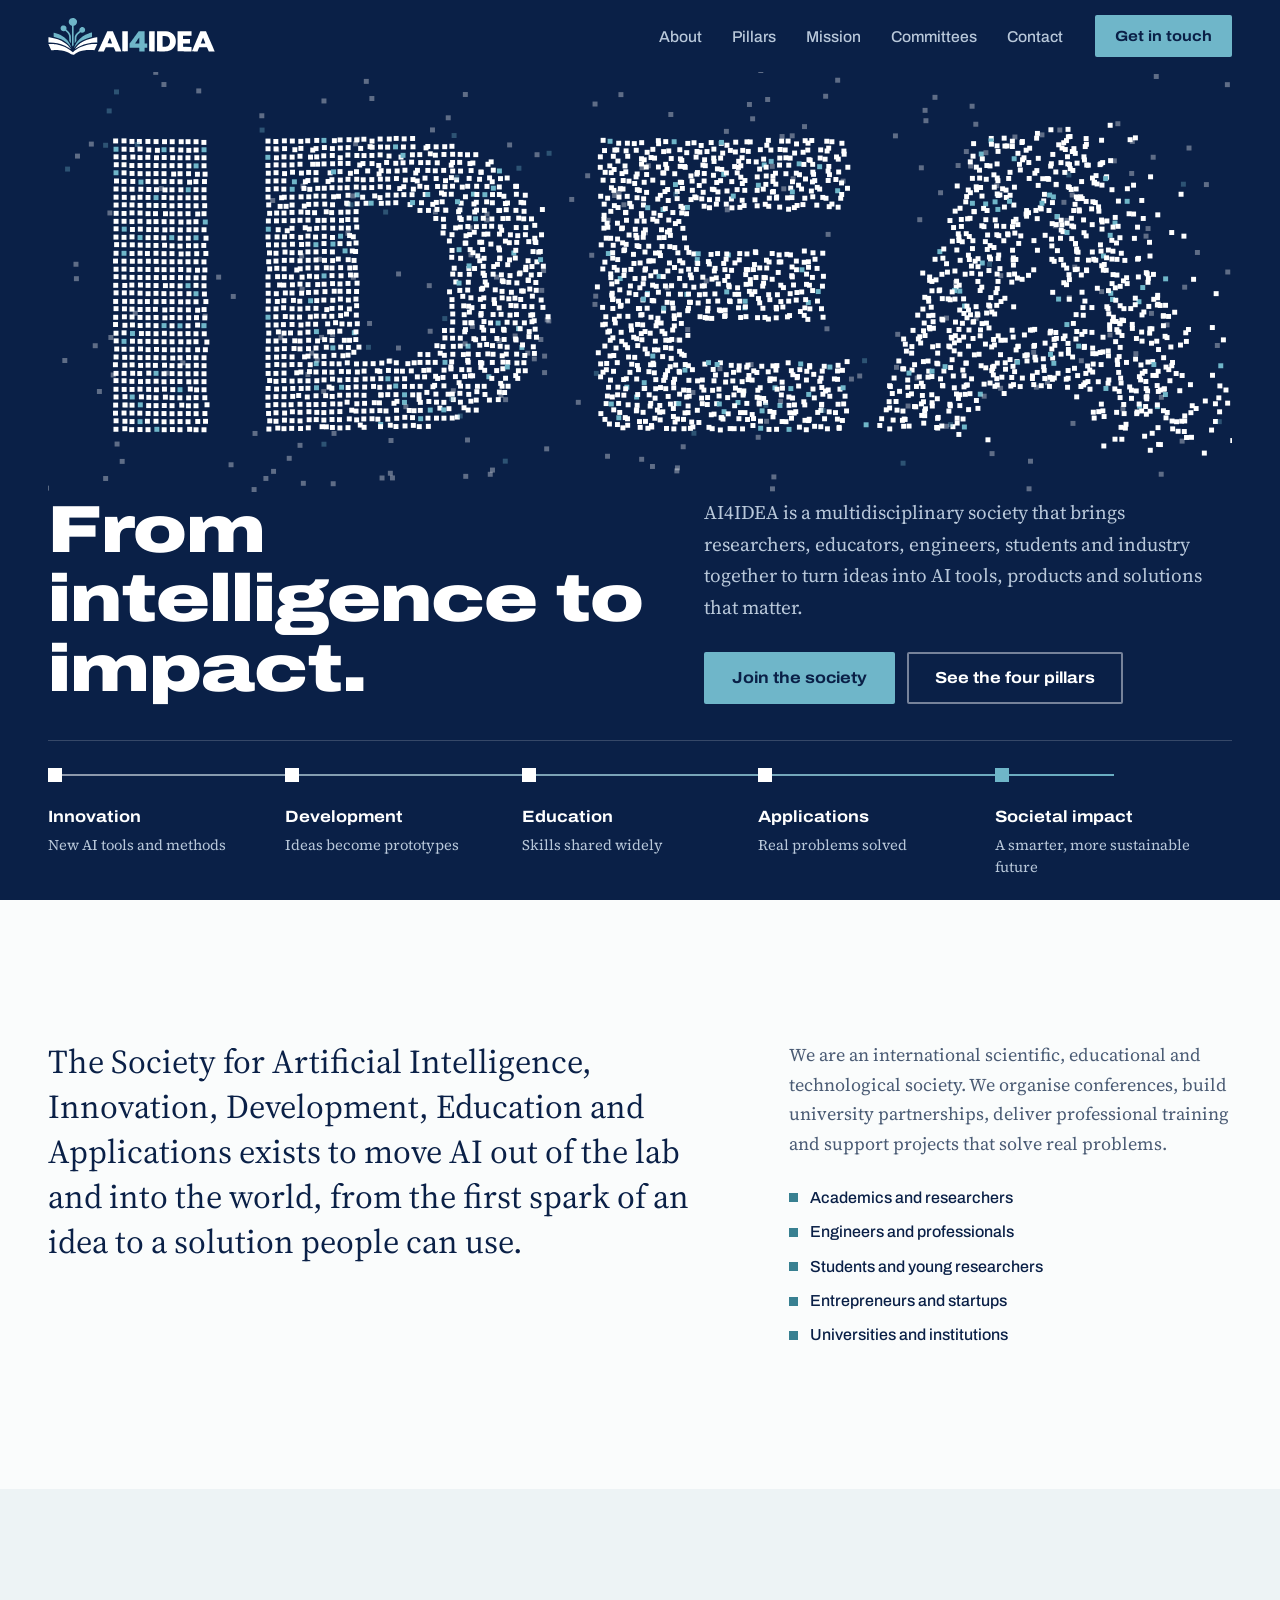
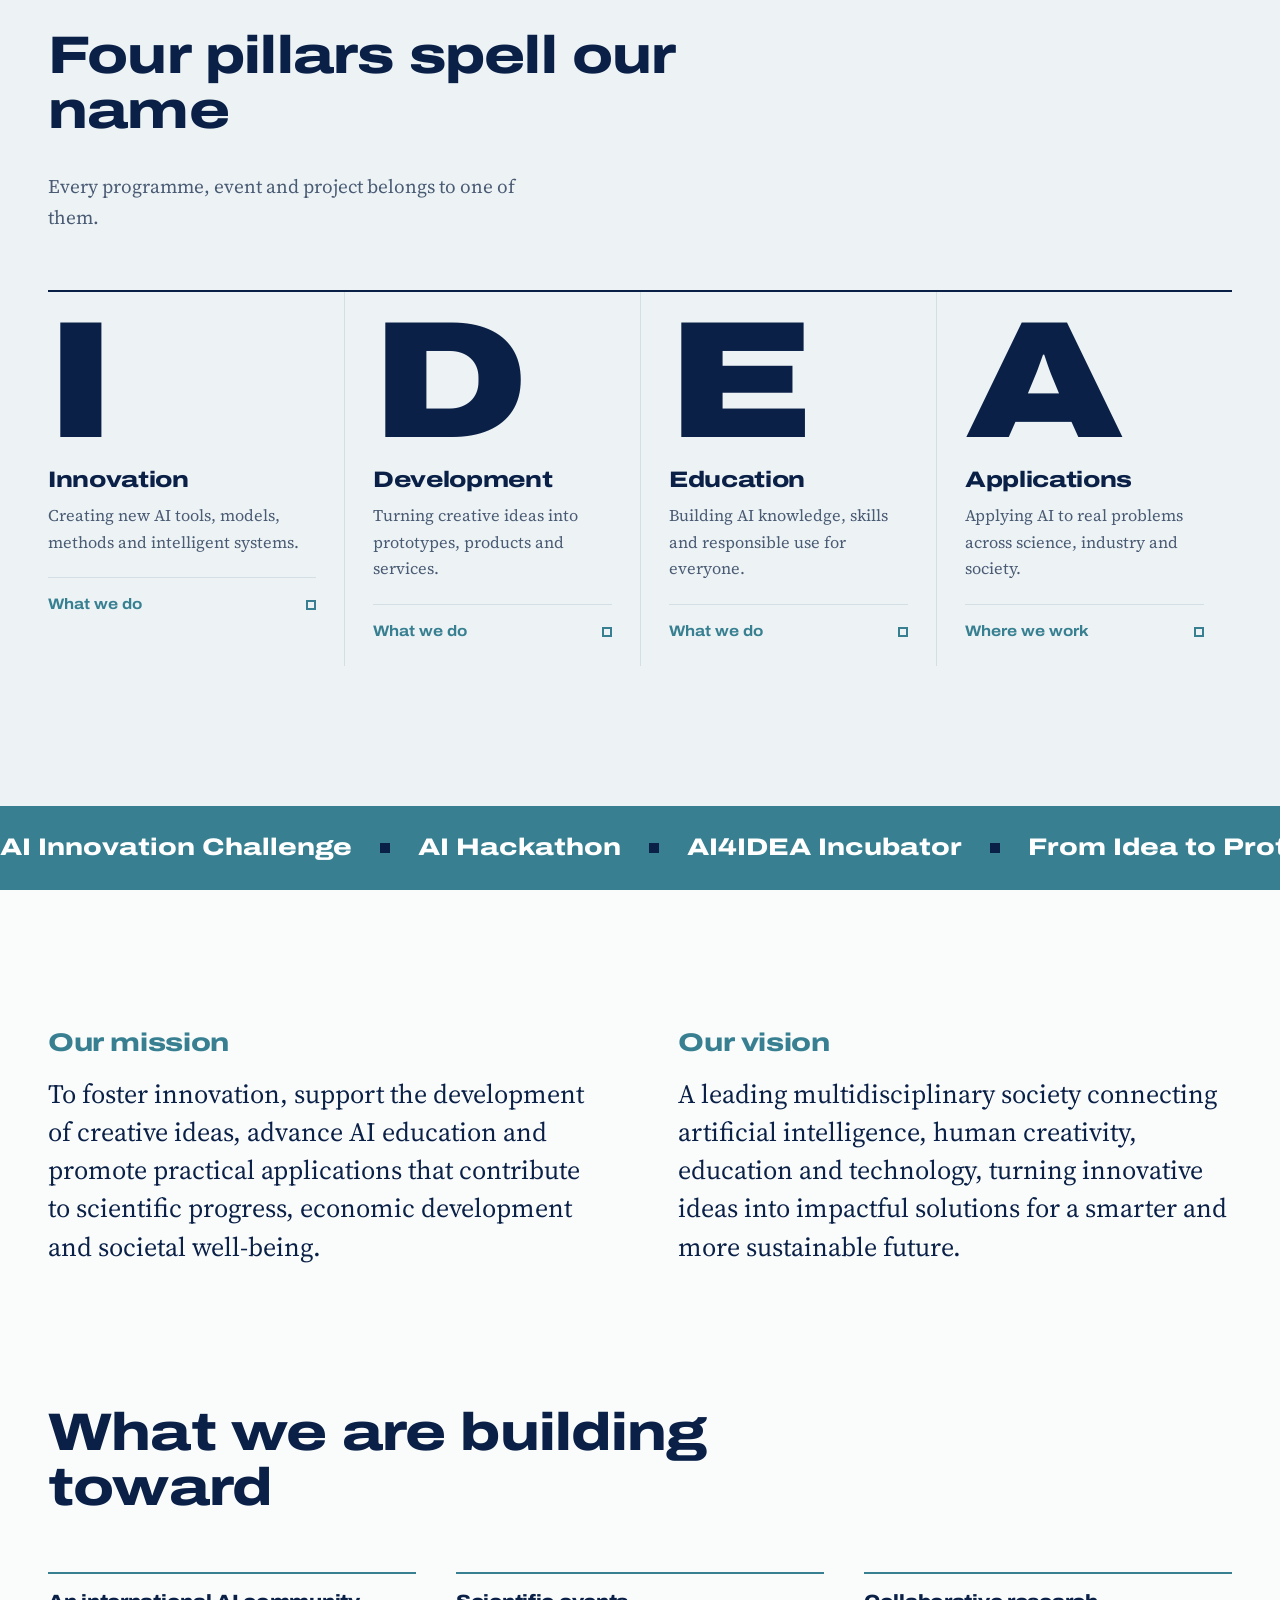
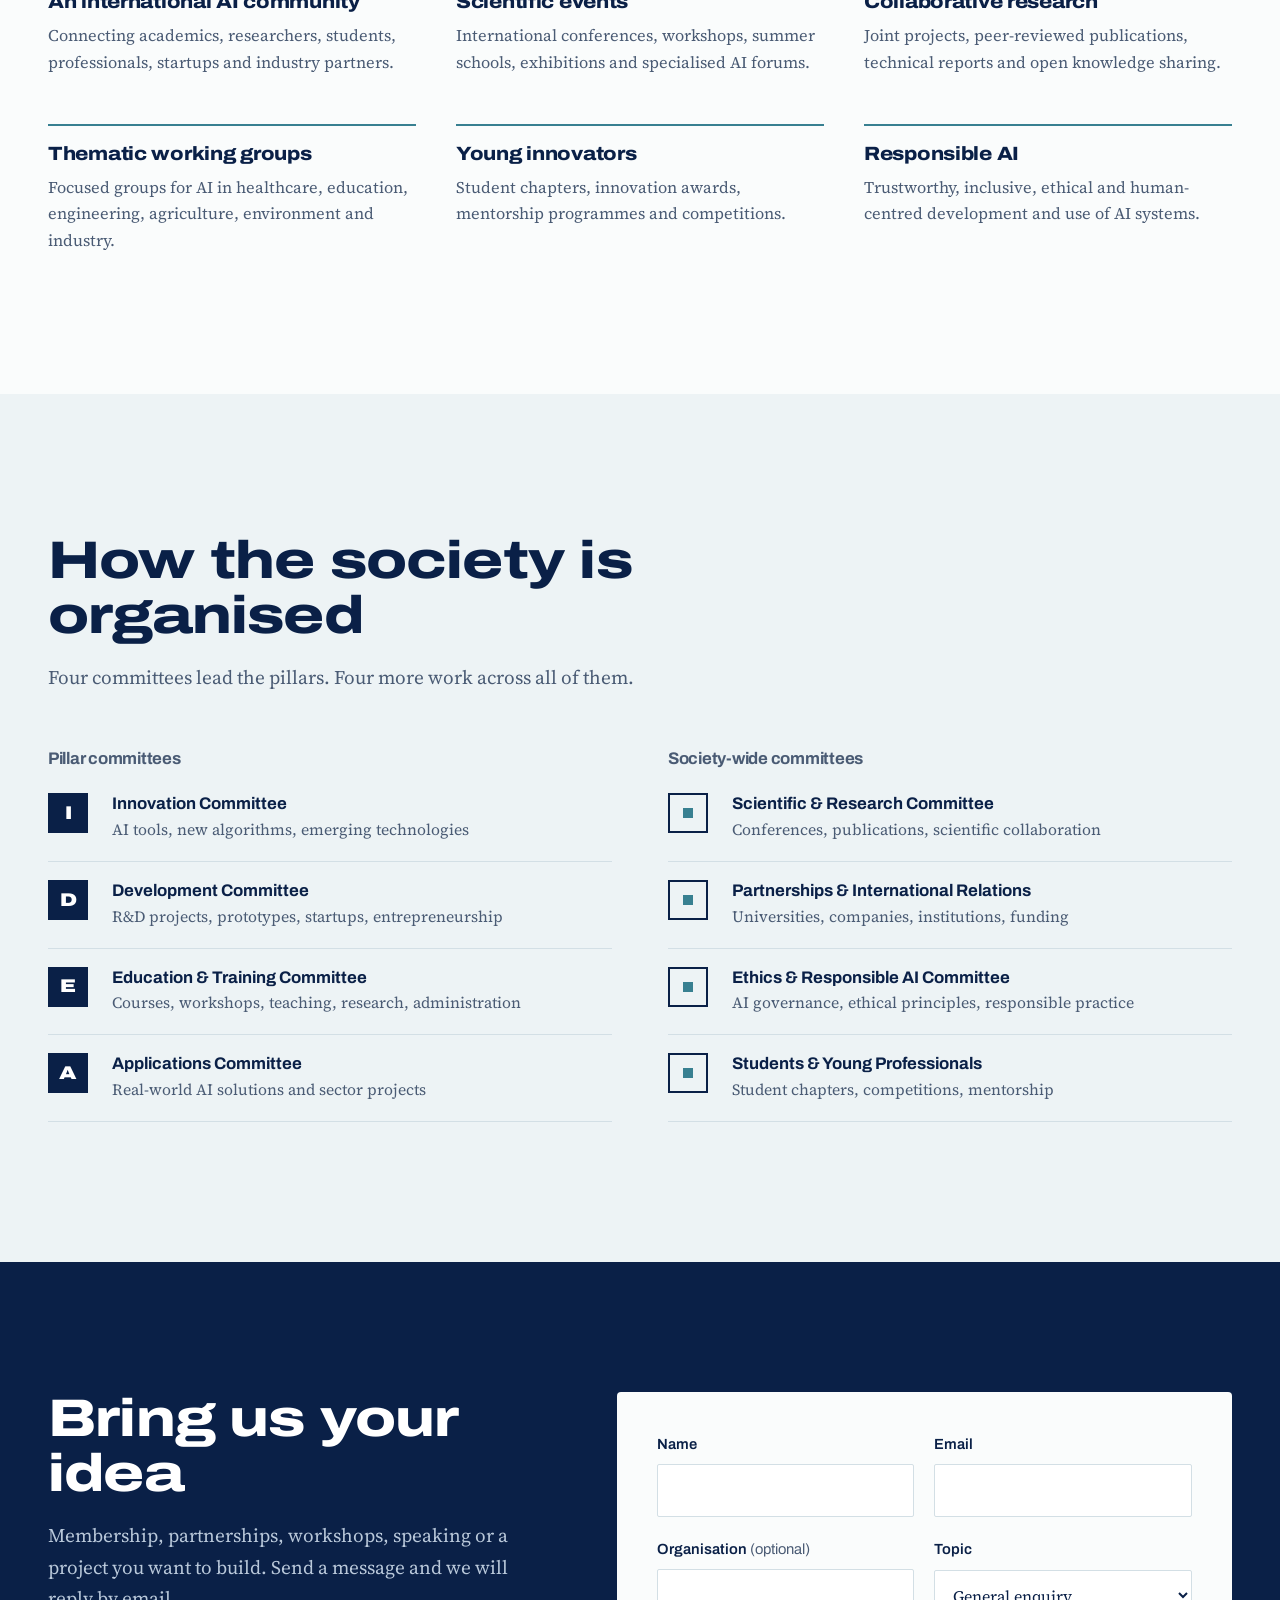
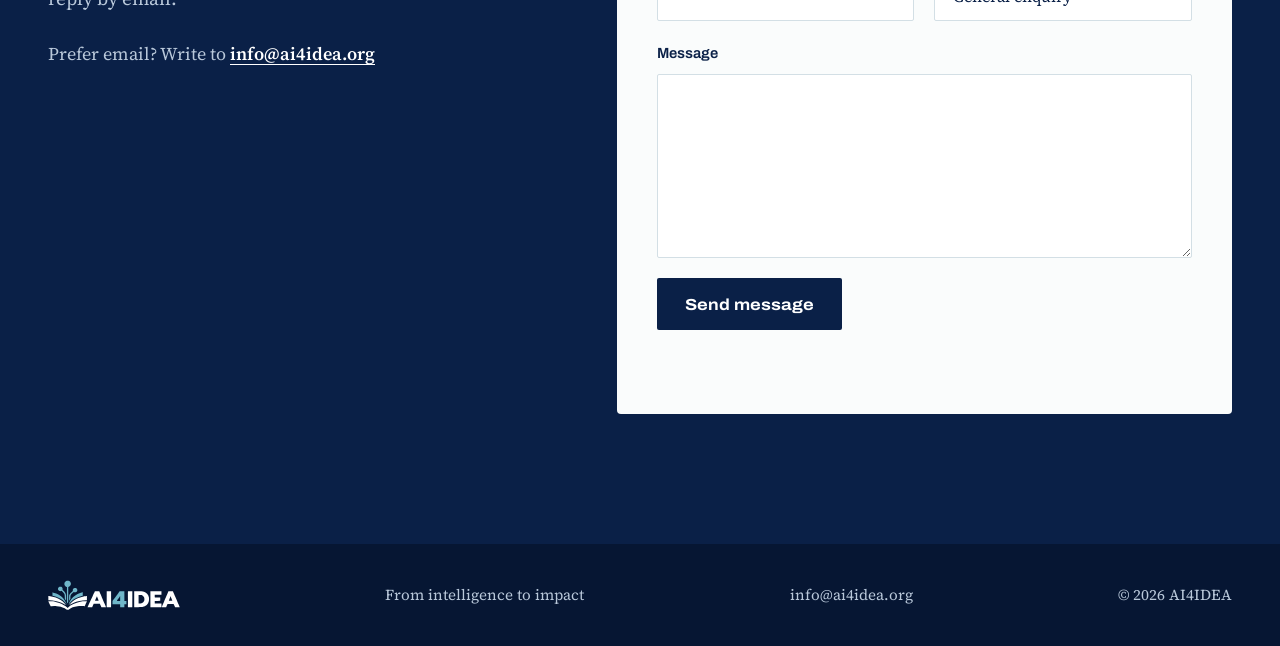
==== commit d4e84bec: "Add Vercel Web Analytics, sitemap, robots.txt and canonical URL Co-Authored-By: Claude Opus 5.5 <nor" ====
--- a/index.html
+++ b/index.html
@@ -13,6 +13,7 @@
   <meta property="og:image" content="https://ai4idea.org/brand/og-image.png">
   <meta name="theme-color" content="#0a2047">
   <link rel="icon" href="/favicon.svg" type="image/svg+xml">
+  <link rel="canonical" href="https://ai4idea.org/">
   <link rel="preload" href="/fonts/archivo.woff2" as="font" type="font/woff2" crossorigin>
   <link rel="preload" href="/fonts/source-serif-4.woff2" as="font" type="font/woff2" crossorigin>
   <link rel="stylesheet" href="/styles.css">
@@ -545,5 +546,7 @@
     }
   });
 </script>
+<!-- Vercel Web Analytics (cookie-free) -->
+<script defer src="/_vercel/insights/script.js"></script>
 </body>
 </html>
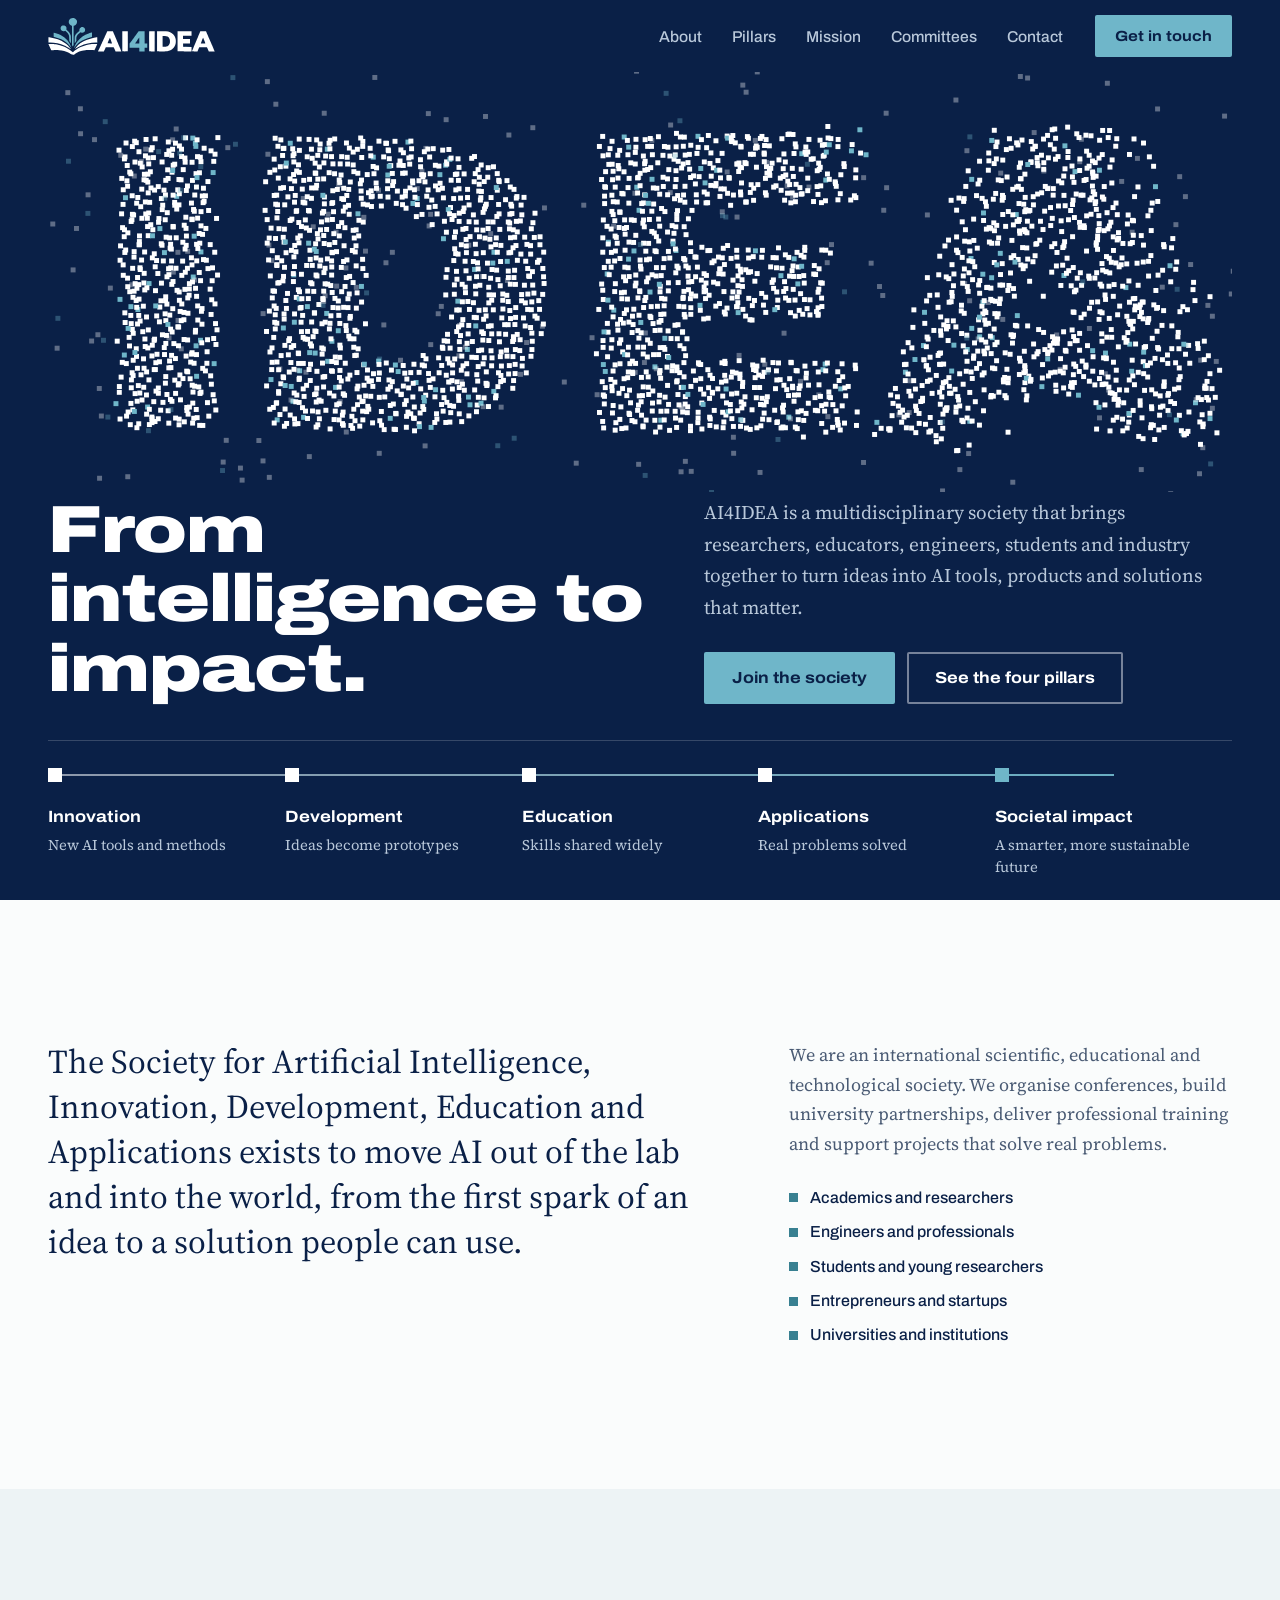
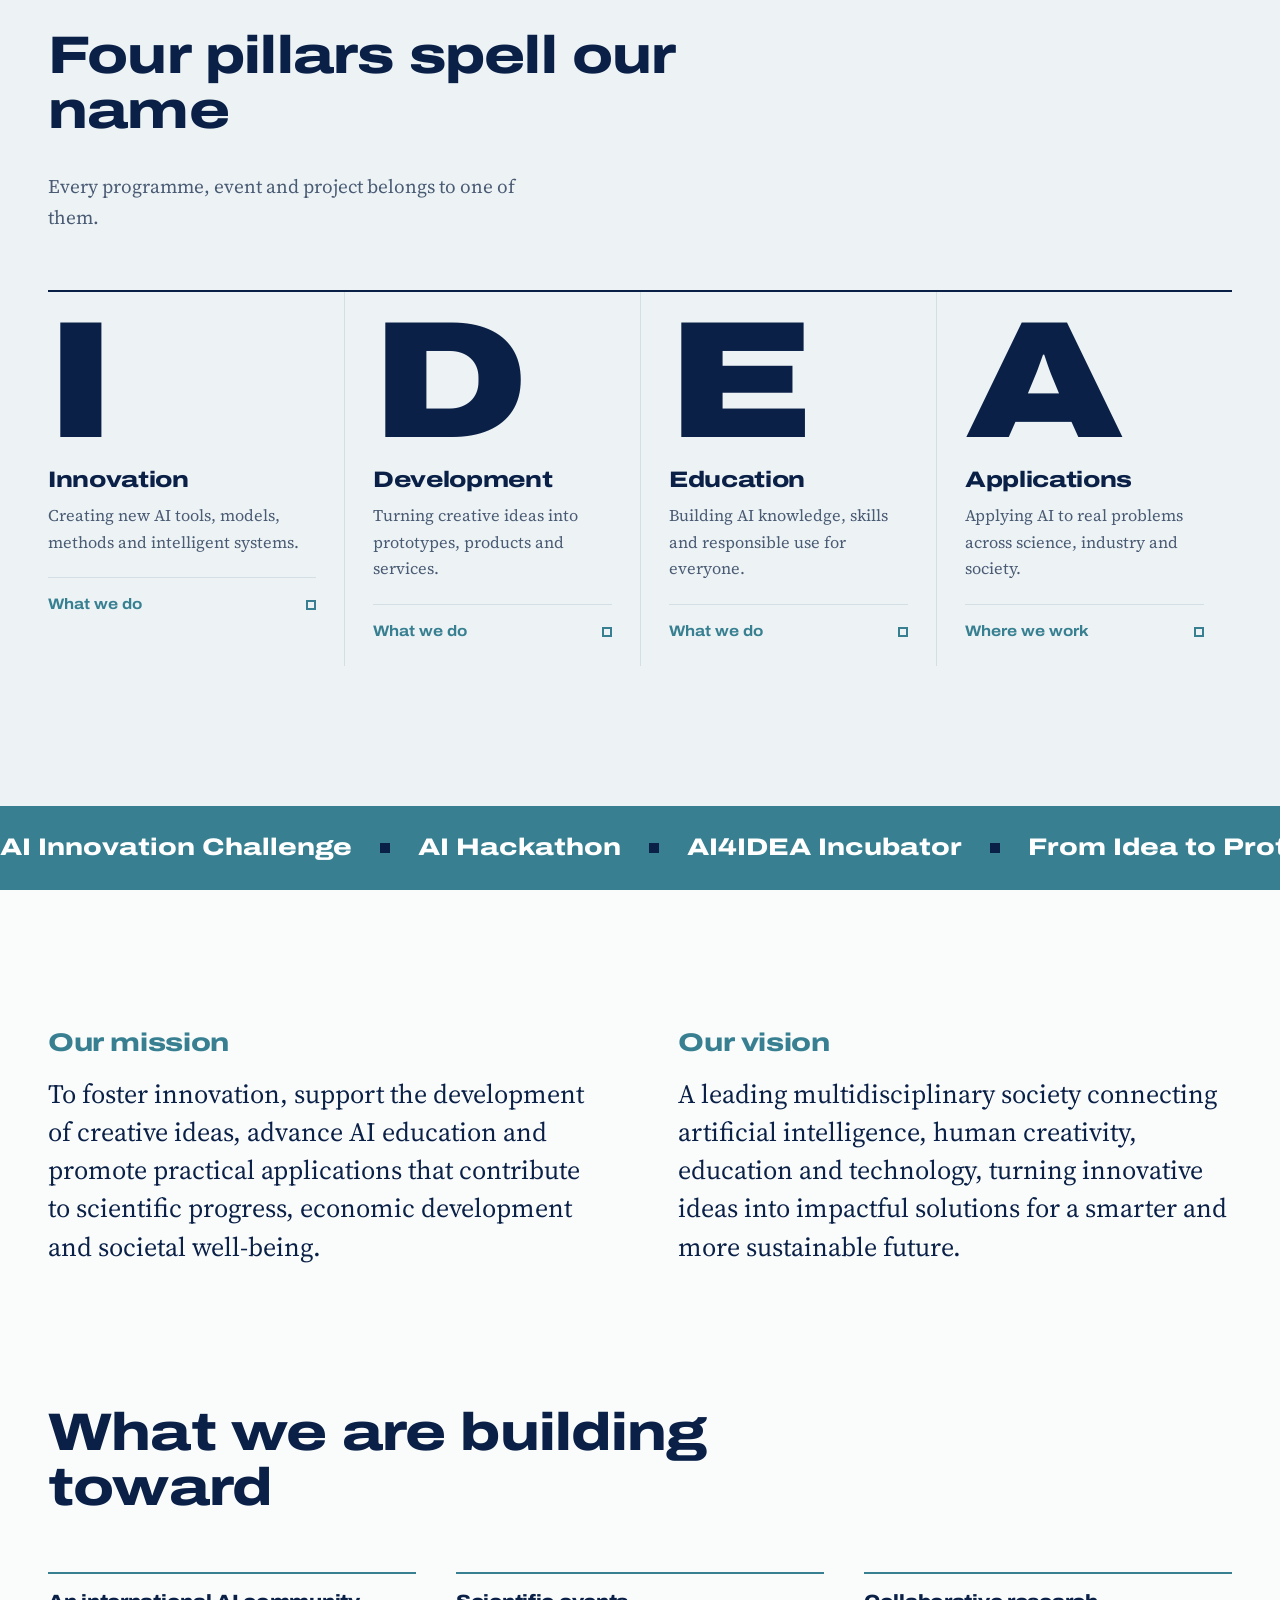
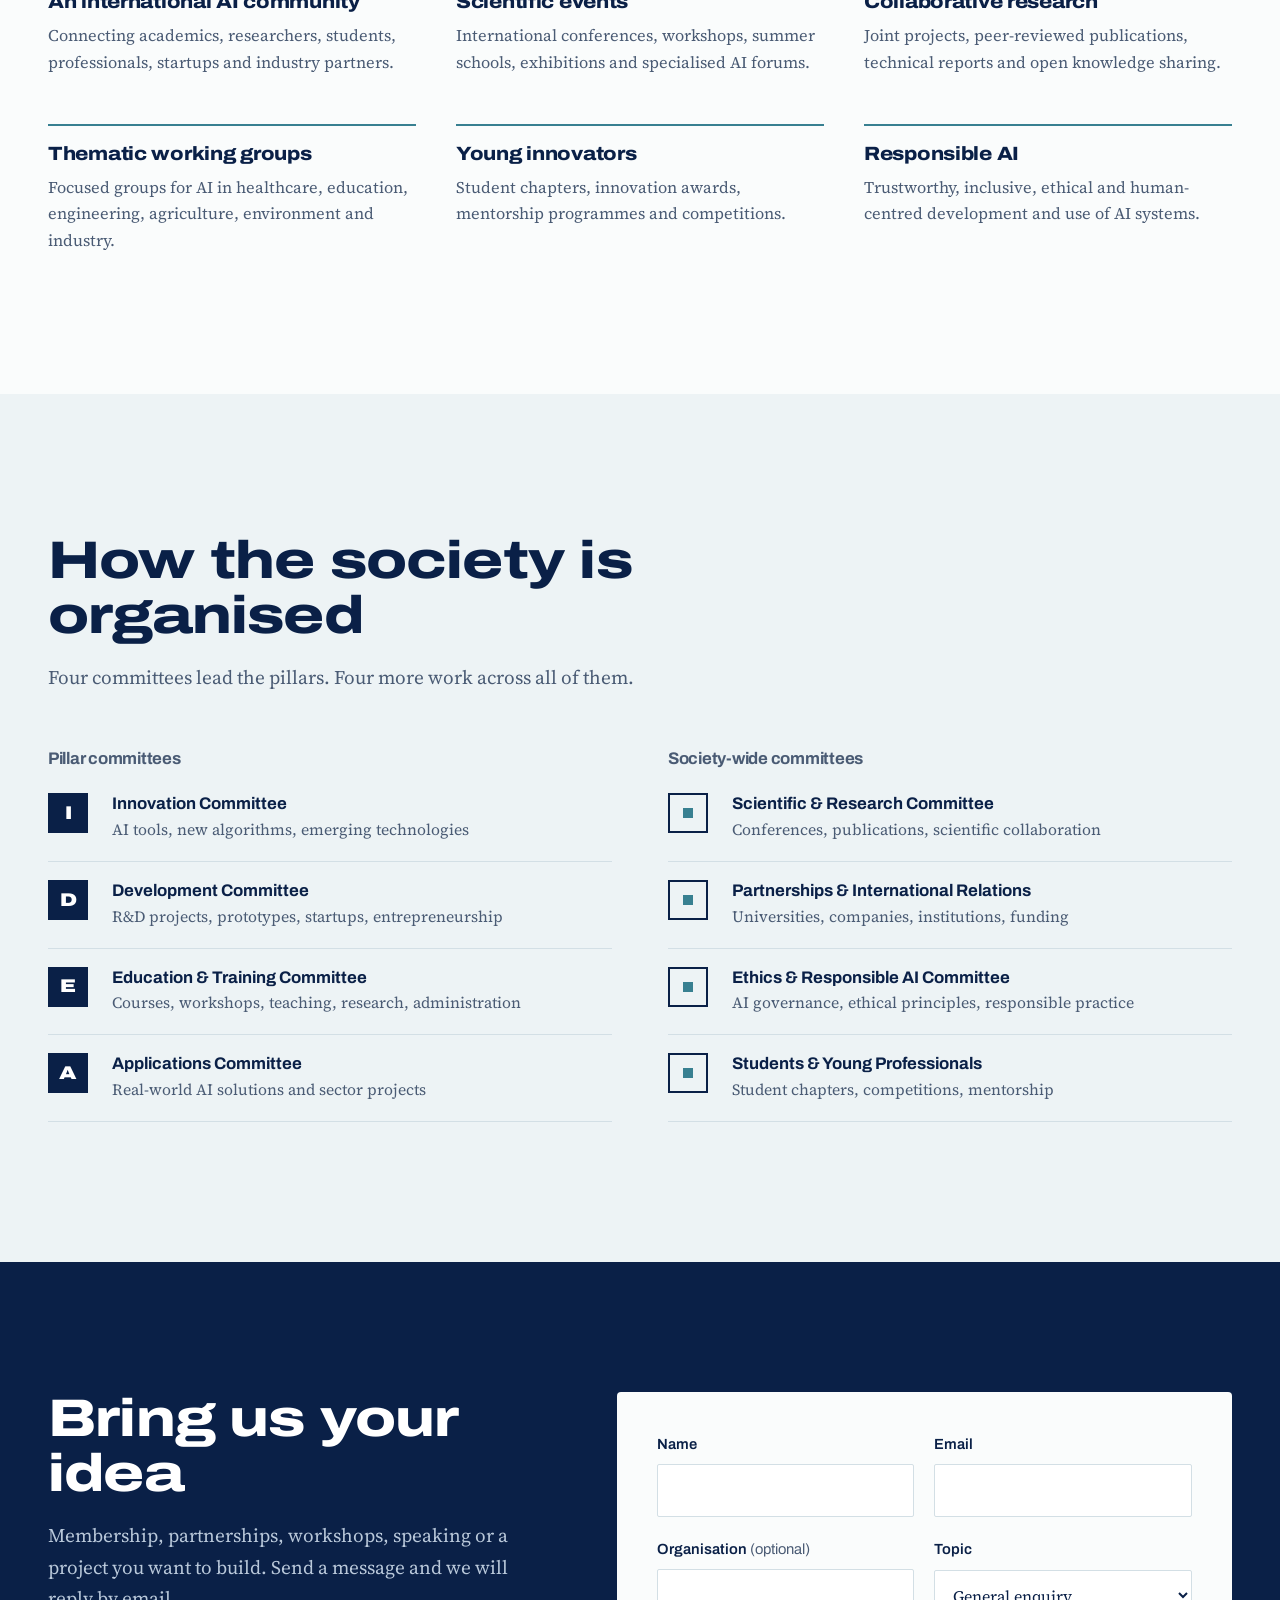
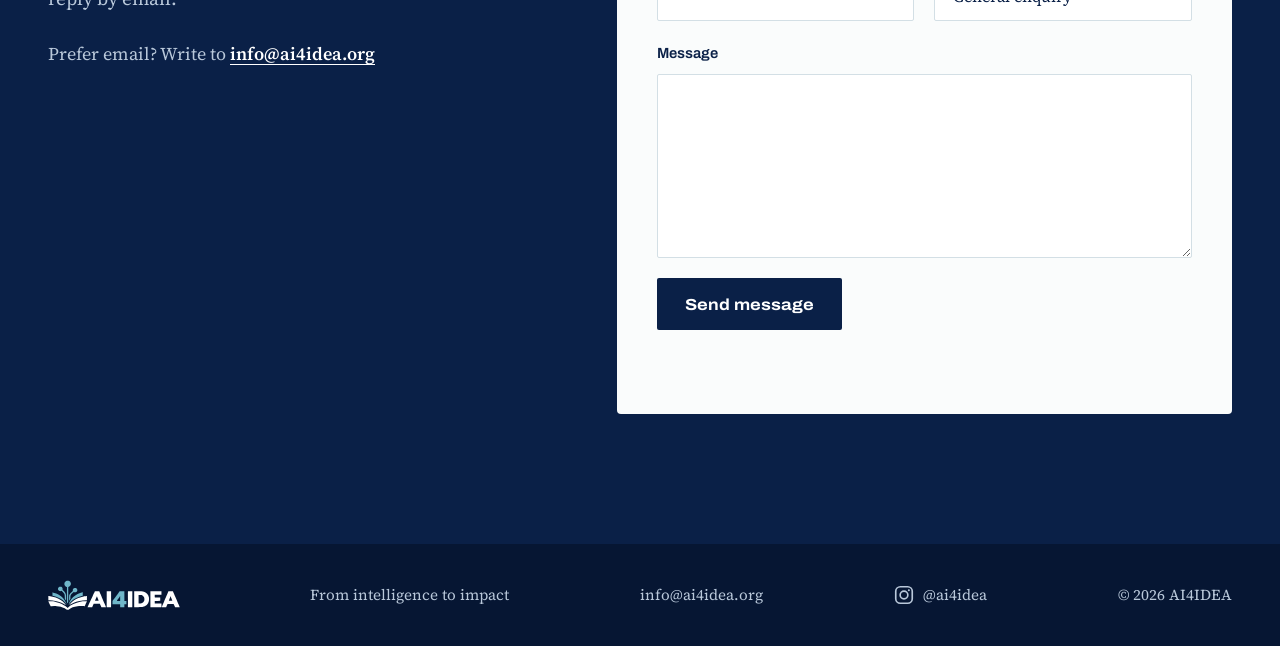
==== commit 4fb6e1c3: "Link Instagram from the footer Co-Authored-By: Claude Opus 5.5 <noreply@anthropic.com> Claude-Sessio" ====
--- a/index.html
+++ b/index.html
@@ -25,7 +25,8 @@
     "alternateName": "Society for Artificial Intelligence, Innovation, Development, Education & Applications",
     "url": "https://ai4idea.org",
     "email": "info@ai4idea.org",
-    "slogan": "From Intelligence to Impact"
+    "slogan": "From Intelligence to Impact",
+    "sameAs": ["https://www.instagram.com/ai4idea/"]
   }
   </script>
 </head>
@@ -320,6 +321,10 @@
     <a class="wordmark" href="#top"><img src="/brand/logo-white.svg" alt="AI4IDEA" width="132" height="30"></a>
     <span>From intelligence to impact</span>
     <a href="mailto:info@ai4idea.org">info@ai4idea.org</a>
+    <a class="social-link" href="https://www.instagram.com/ai4idea/" target="_blank" rel="noopener" aria-label="AI4IDEA on Instagram">
+      <svg width="22" height="22" viewBox="0 0 24 24" fill="none" stroke="currentColor" stroke-width="1.8" aria-hidden="true"><rect x="3" y="3" width="18" height="18" rx="5"/><circle cx="12" cy="12" r="4.2"/><circle cx="17.3" cy="6.7" r="1.1" fill="currentColor" stroke="none"/></svg>
+      <span>@ai4idea</span>
+    </a>
     <span>© <span id="year">2026</span> AI4IDEA</span>
   </div>
 </footer>
--- a/styles.css
+++ b/styles.css
@@ -255,6 +255,8 @@
 .site-footer .wordmark { color: var(--on-ultra); font-size: 1.1rem; }
 .site-footer a { text-decoration: none; }
 .site-footer a:hover { color: var(--on-ultra); }
+.social-link { display: inline-flex; align-items: center; gap: 8px; }
+.social-link:hover svg { color: var(--teal-light); }
 
 /* ---------- Responsive ---------- */
 @media (max-width: 1000px) {
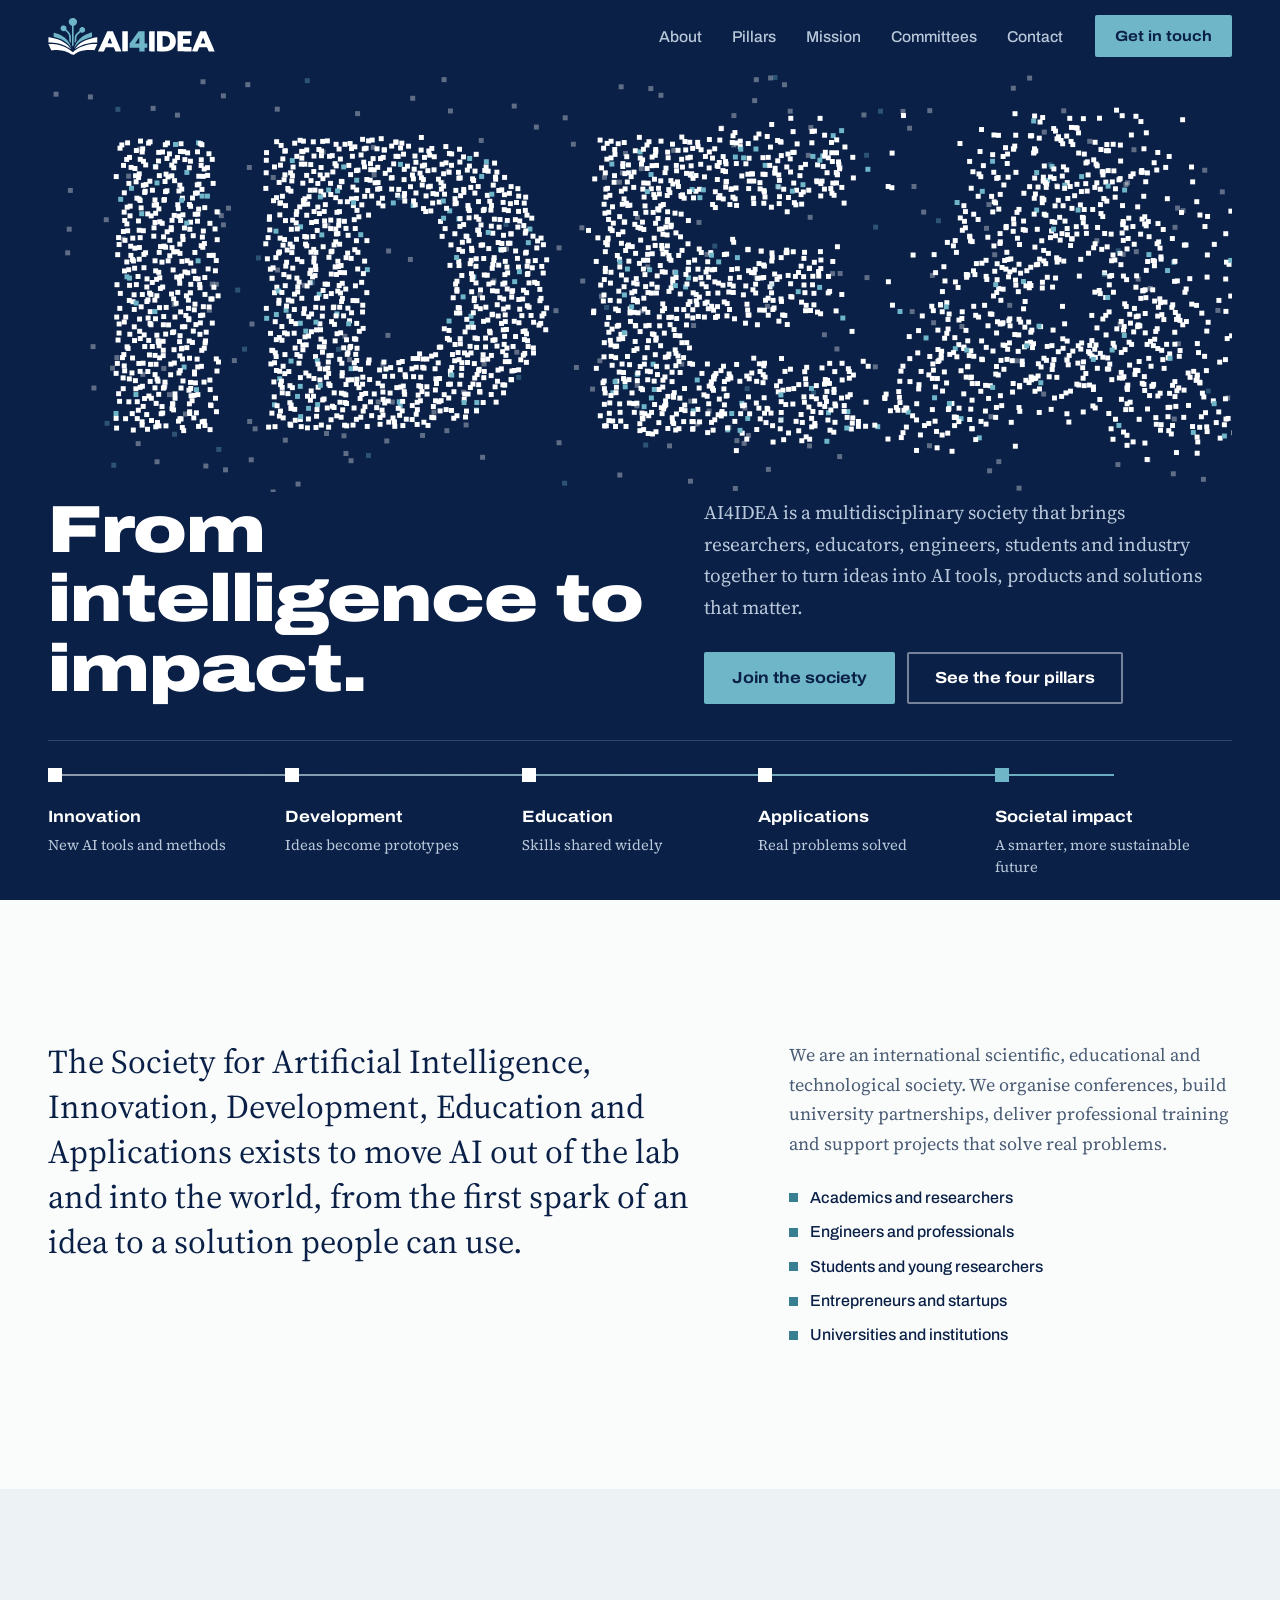
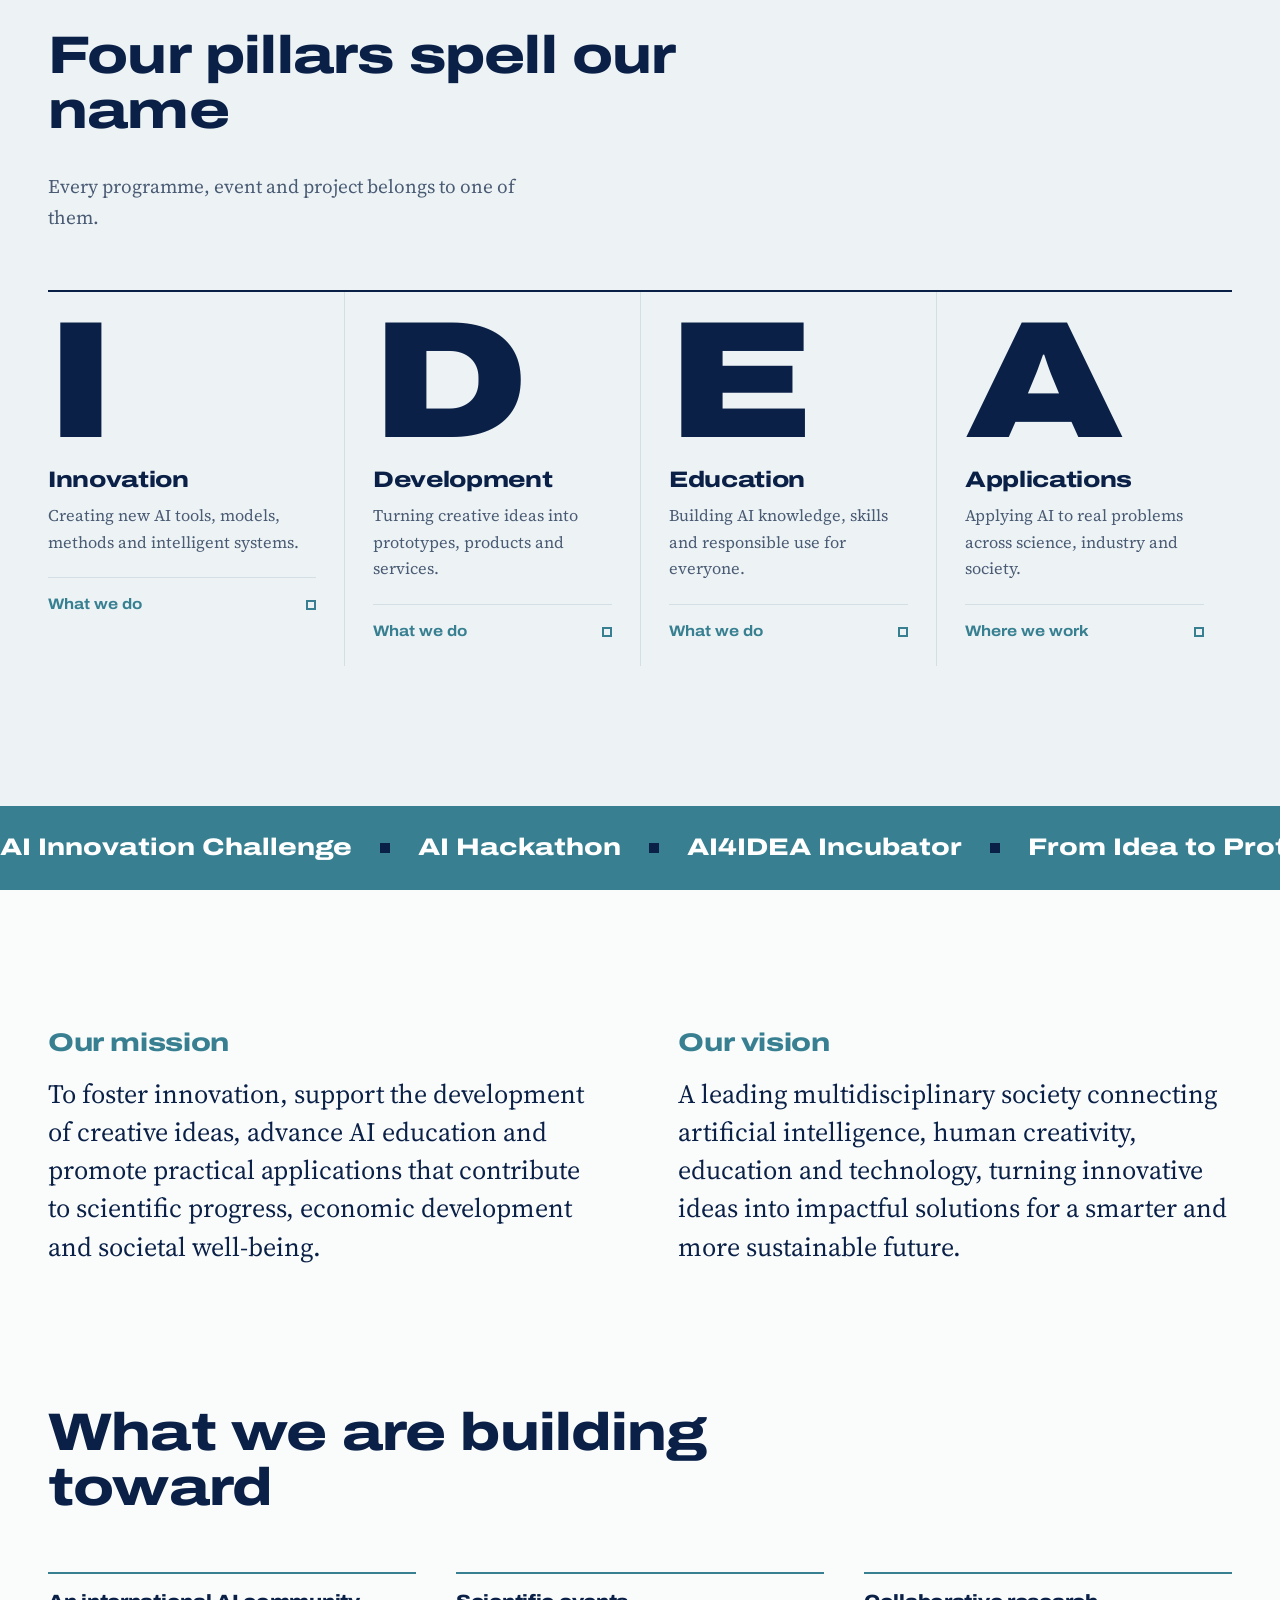
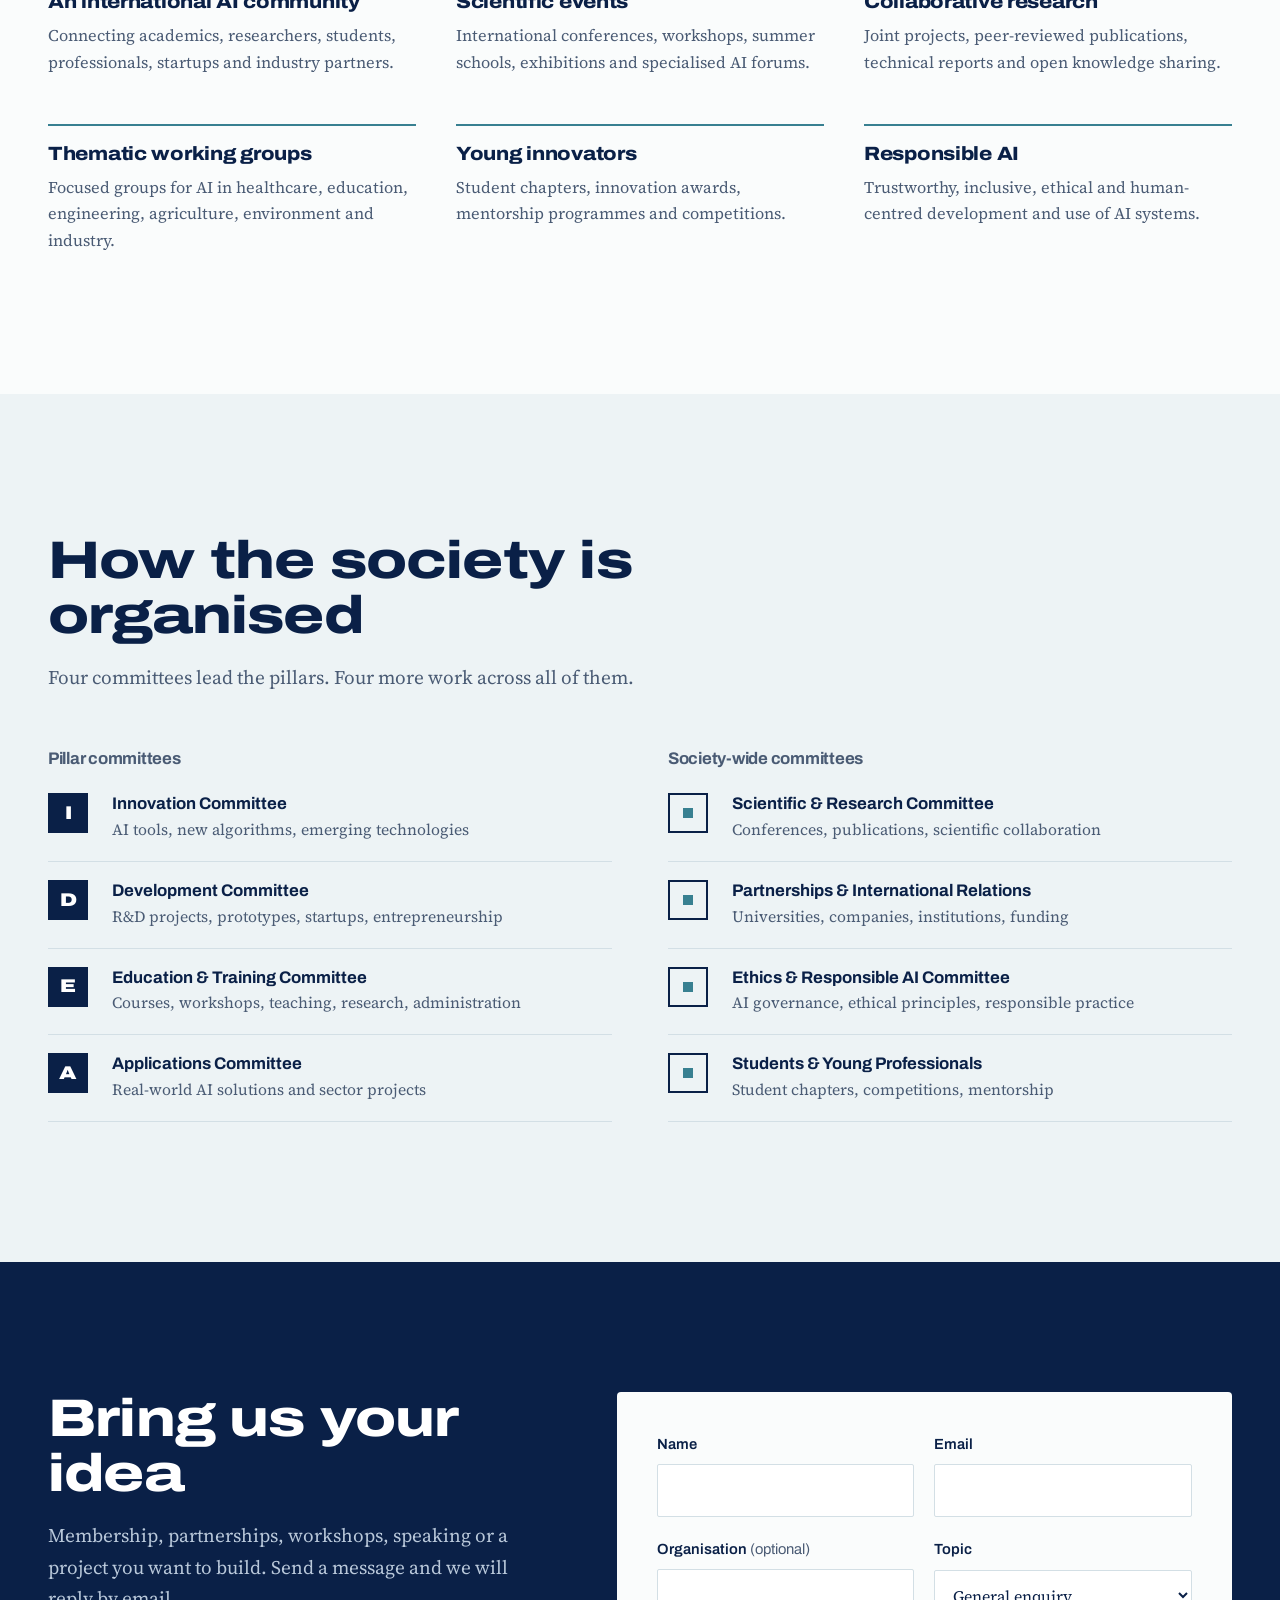
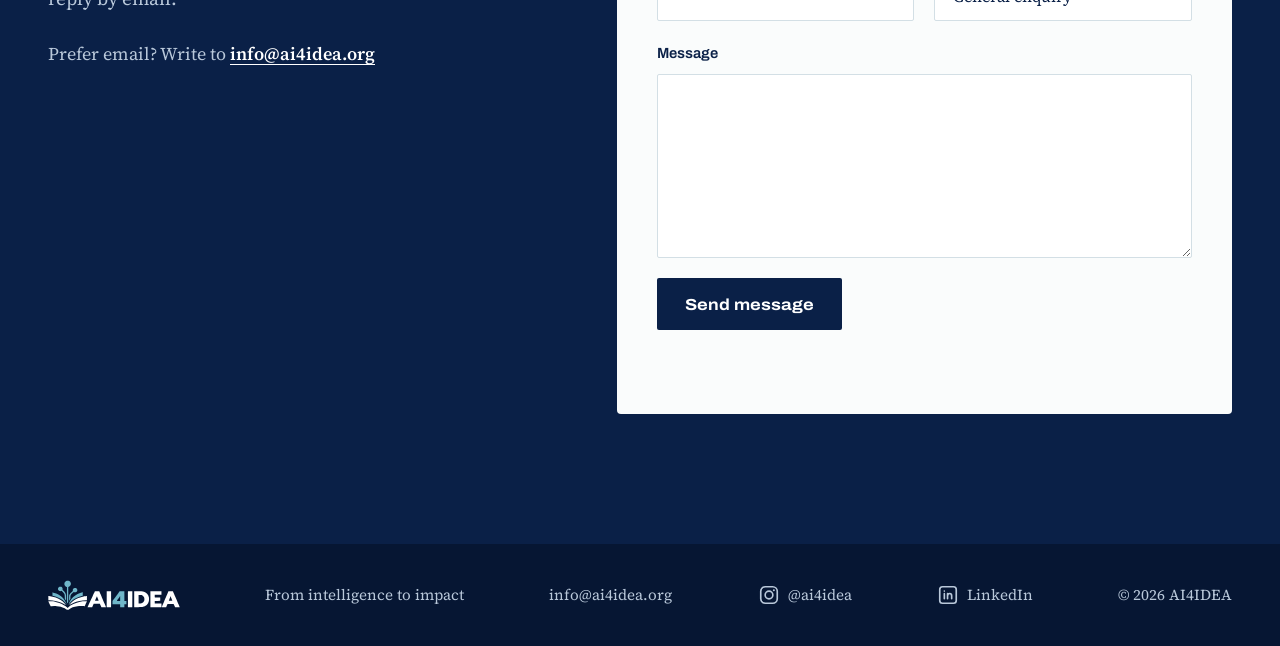
==== commit 6dc143e4: "Link LinkedIn page from the footer Co-Authored-By: Claude Opus 5.5 <noreply@anthropic.com> Claude-Se" ====
--- a/index.html
+++ b/index.html
@@ -26,7 +26,7 @@
     "url": "https://ai4idea.org",
     "email": "info@ai4idea.org",
     "slogan": "From Intelligence to Impact",
-    "sameAs": ["https://www.instagram.com/ai4idea/"]
+    "sameAs": ["https://www.instagram.com/ai4idea/", "https://www.linkedin.com/company/144119133/"]
   }
   </script>
 </head>
@@ -324,6 +324,10 @@
     <a class="social-link" href="https://www.instagram.com/ai4idea/" target="_blank" rel="noopener" aria-label="AI4IDEA on Instagram">
       <svg width="22" height="22" viewBox="0 0 24 24" fill="none" stroke="currentColor" stroke-width="1.8" aria-hidden="true"><rect x="3" y="3" width="18" height="18" rx="5"/><circle cx="12" cy="12" r="4.2"/><circle cx="17.3" cy="6.7" r="1.1" fill="currentColor" stroke="none"/></svg>
       <span>@ai4idea</span>
+    </a>
+    <a class="social-link" href="https://www.linkedin.com/company/144119133/" target="_blank" rel="noopener" aria-label="AI4IDEA on LinkedIn">
+      <svg width="22" height="22" viewBox="0 0 24 24" fill="none" stroke="currentColor" stroke-width="1.8" aria-hidden="true"><rect x="3" y="3" width="18" height="18" rx="3"/><path d="M8 10.5V16M8 7.6v.1M11.5 16v-5.5M11.5 13c0-1.6 1-2.6 2.4-2.6S16 11.4 16 13v3" stroke-linecap="round"/></svg>
+      <span>LinkedIn</span>
     </a>
     <span>© <span id="year">2026</span> AI4IDEA</span>
   </div>
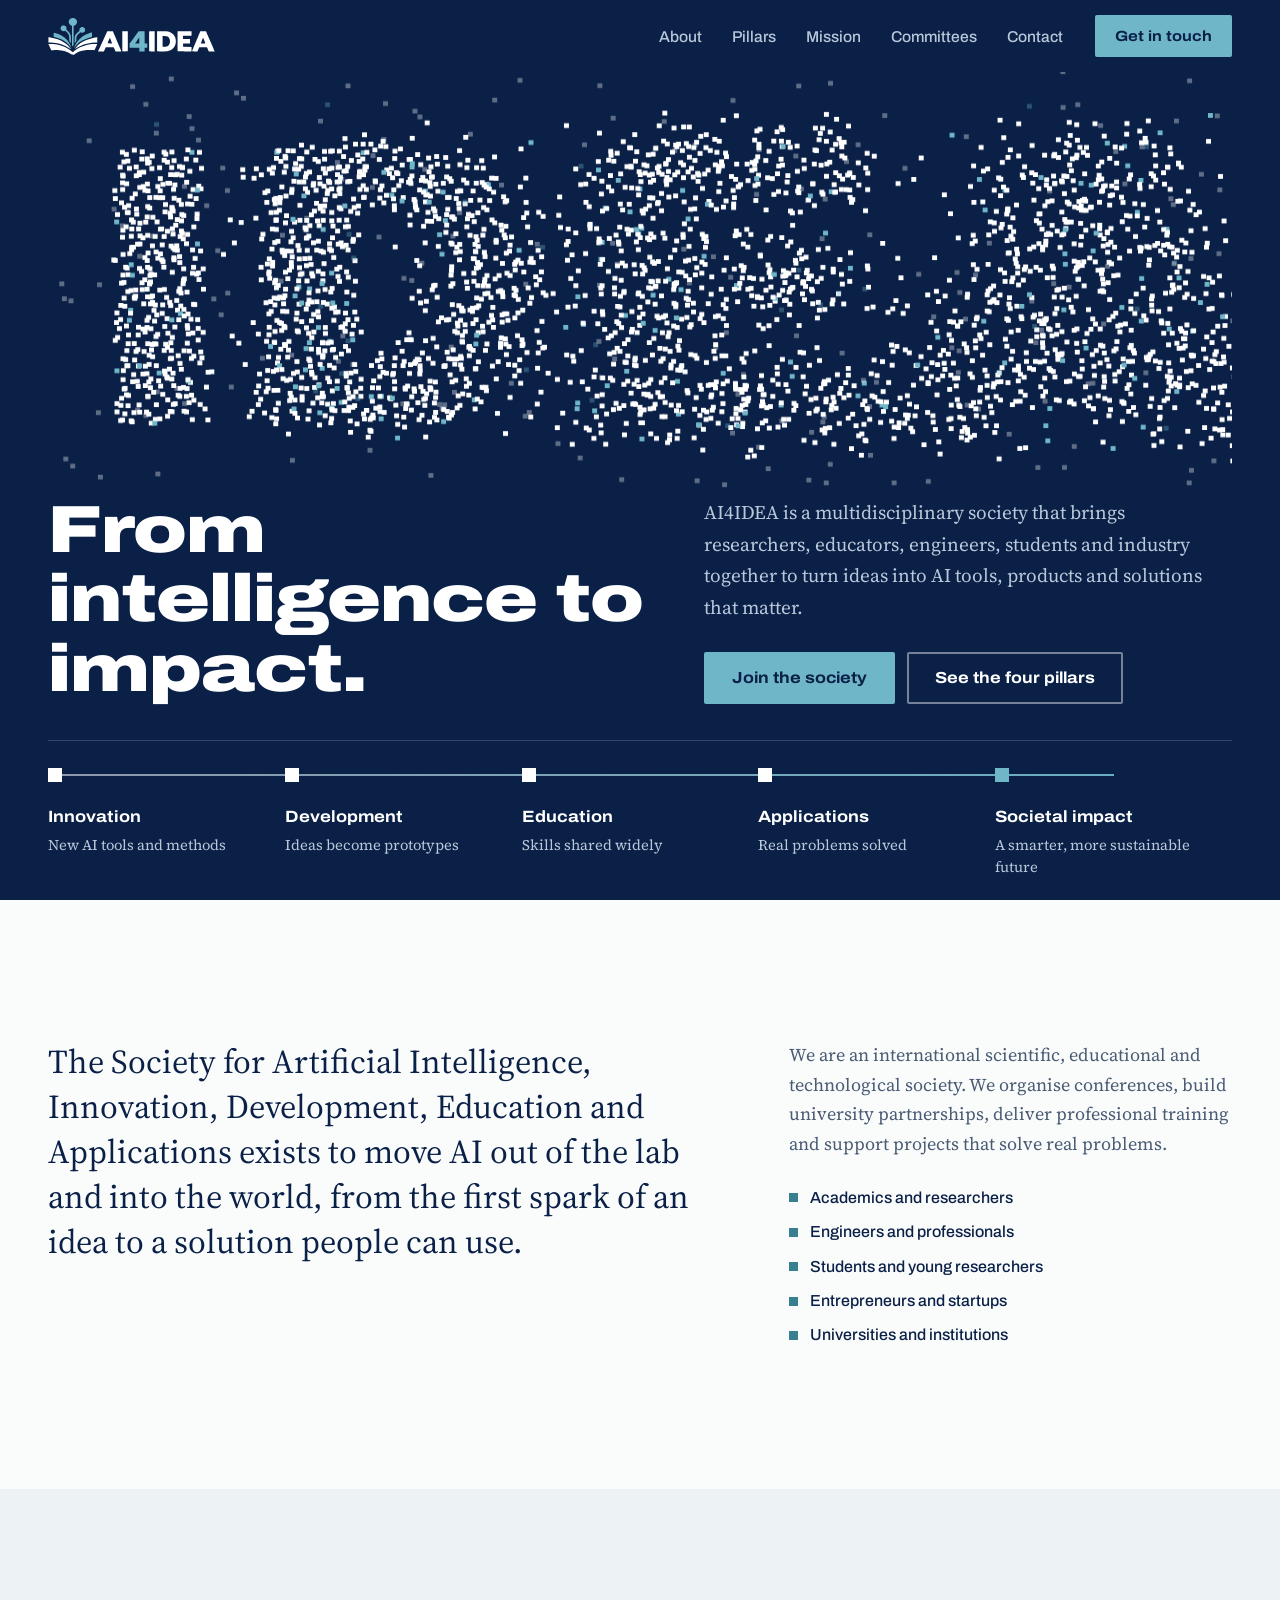
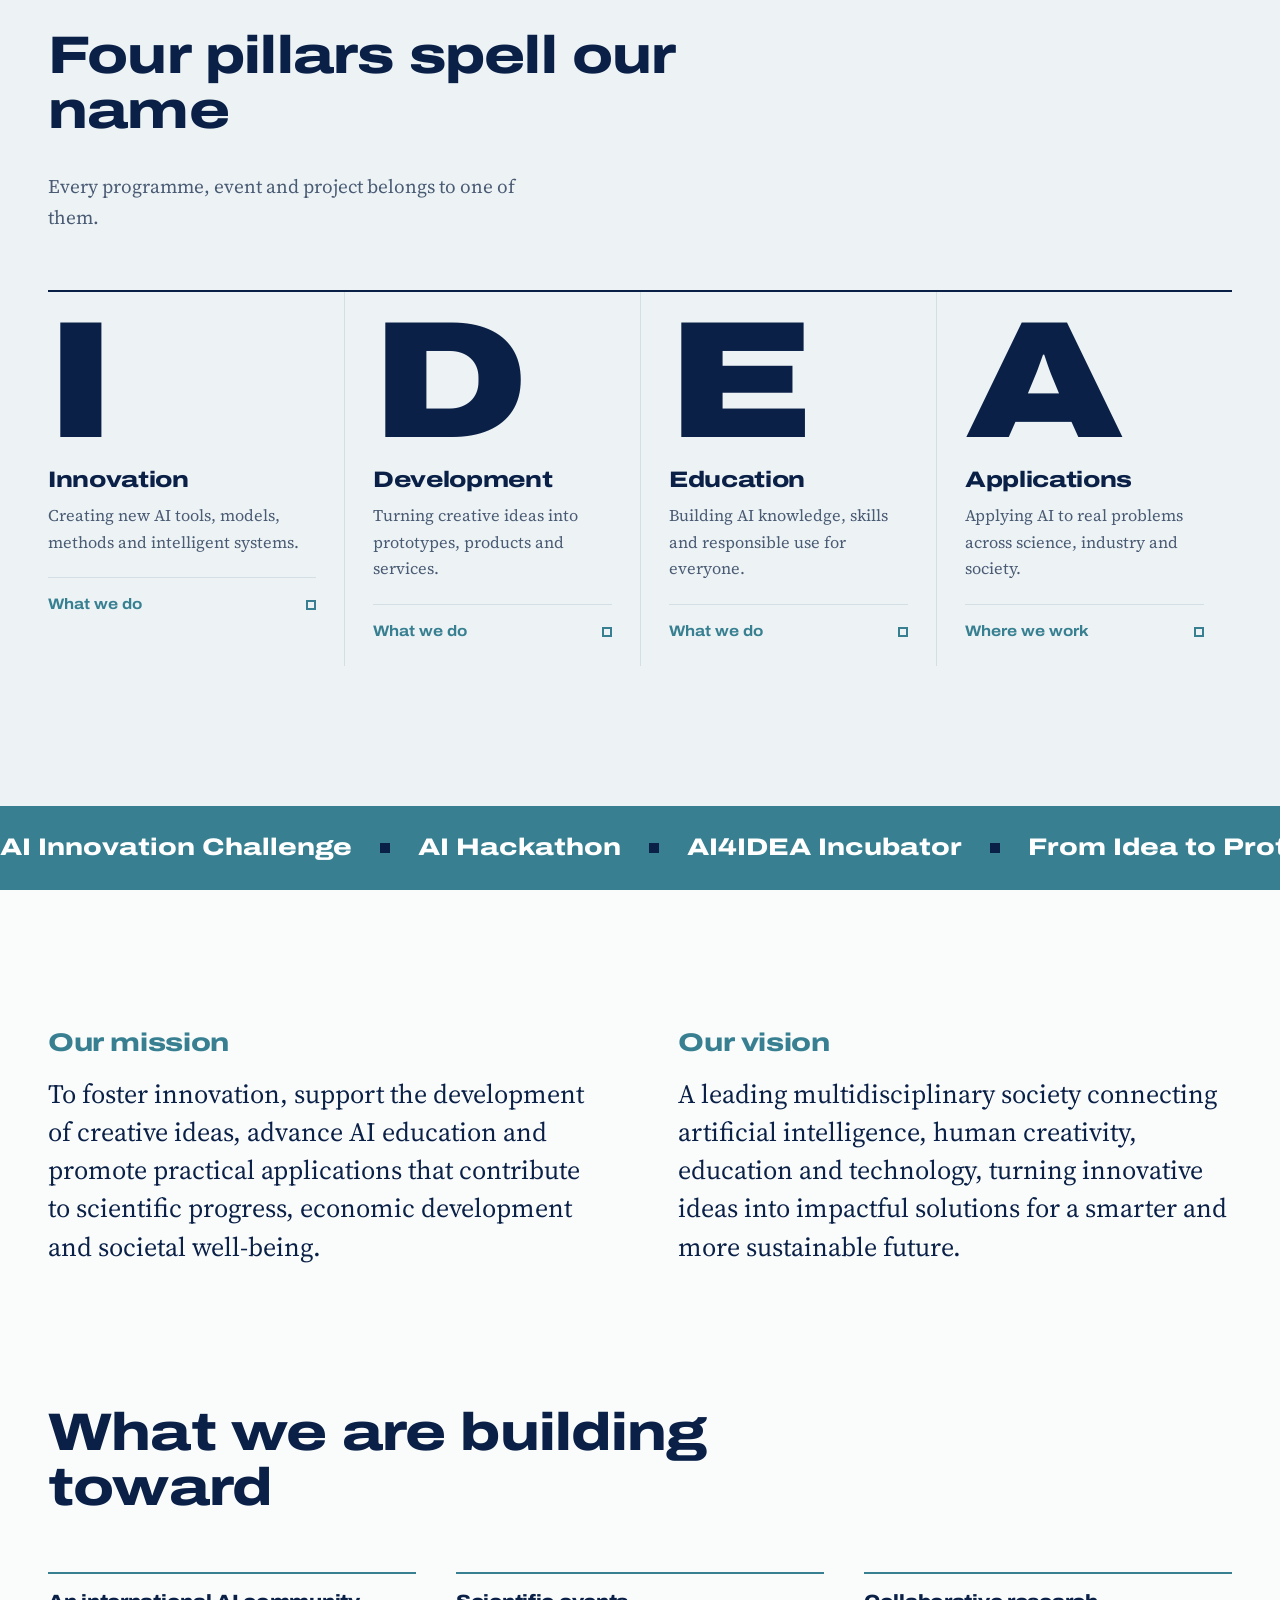
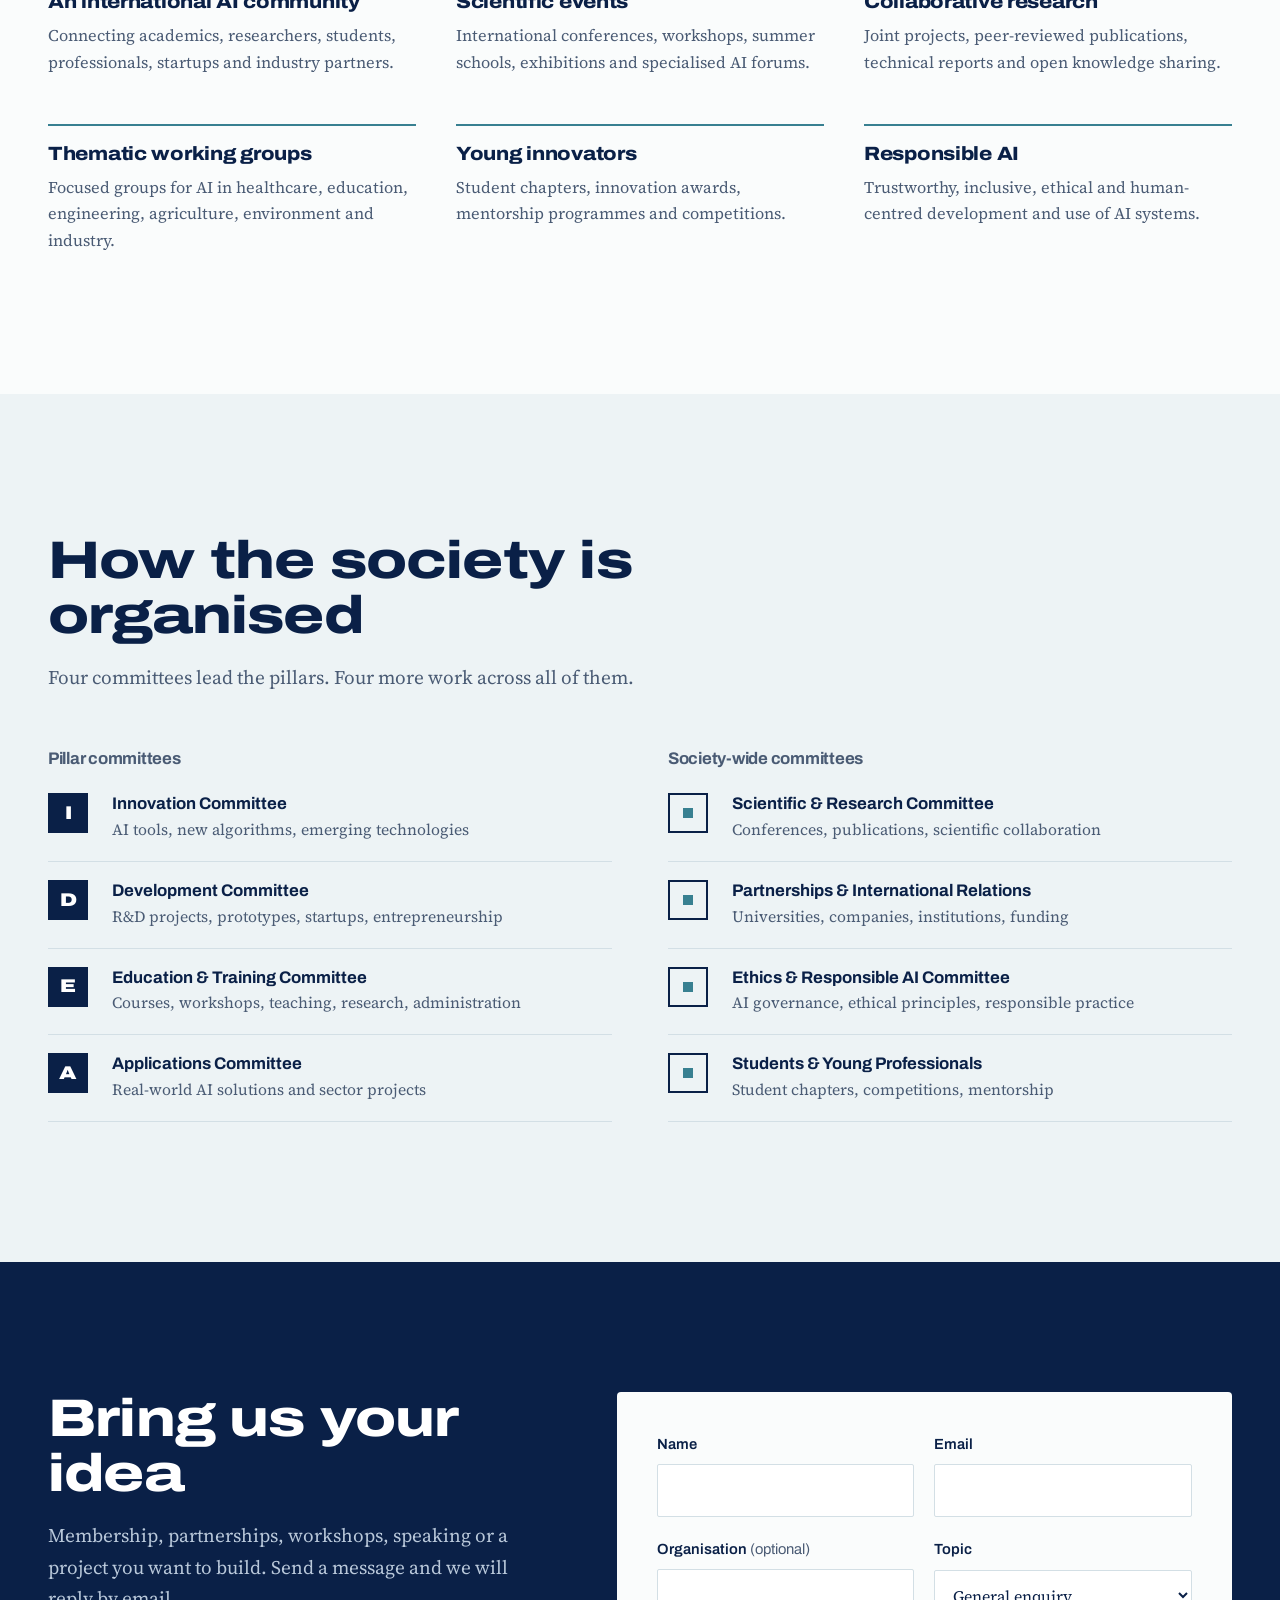
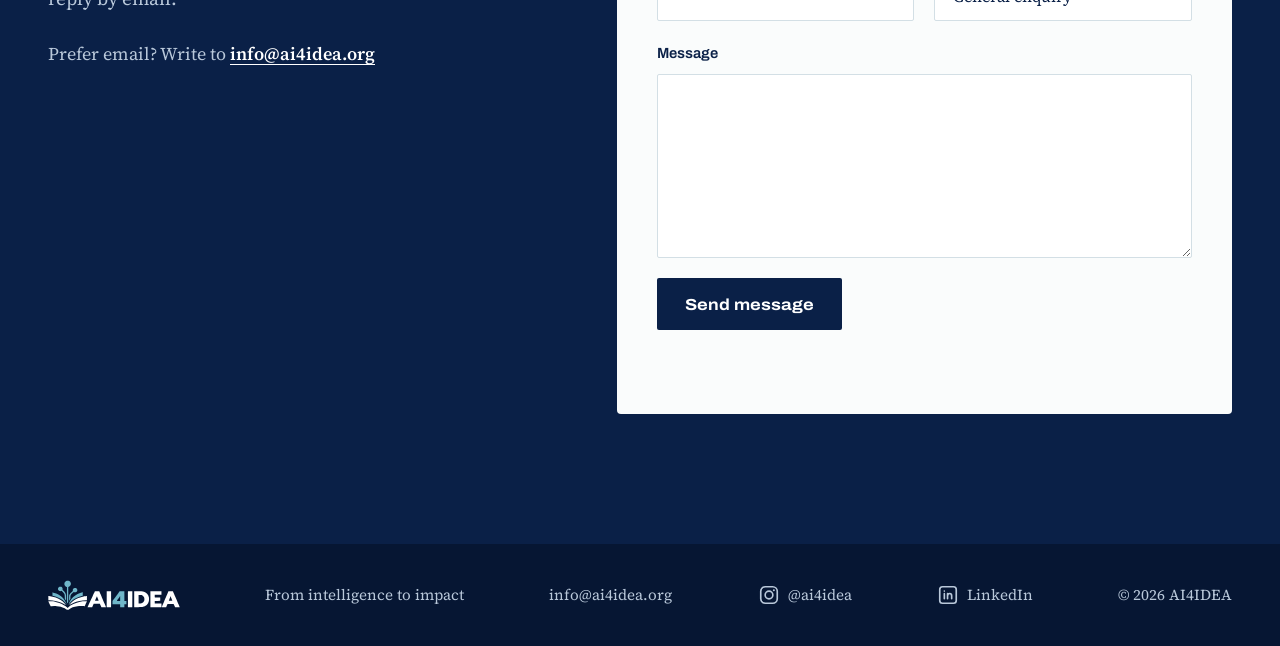
==== commit 015dbcd4: "Use LinkedIn vanity URL Co-Authored-By: Claude Opus 5.5 <noreply@anthropic.com> Claude-Session: http" ====
--- a/index.html
+++ b/index.html
@@ -26,7 +26,7 @@
     "url": "https://ai4idea.org",
     "email": "info@ai4idea.org",
     "slogan": "From Intelligence to Impact",
-    "sameAs": ["https://www.instagram.com/ai4idea/", "https://www.linkedin.com/company/144119133/"]
+    "sameAs": ["https://www.instagram.com/ai4idea/", "https://www.linkedin.com/company/ai4idea/"]
   }
   </script>
 </head>
@@ -325,7 +325,7 @@
       <svg width="22" height="22" viewBox="0 0 24 24" fill="none" stroke="currentColor" stroke-width="1.8" aria-hidden="true"><rect x="3" y="3" width="18" height="18" rx="5"/><circle cx="12" cy="12" r="4.2"/><circle cx="17.3" cy="6.7" r="1.1" fill="currentColor" stroke="none"/></svg>
       <span>@ai4idea</span>
     </a>
-    <a class="social-link" href="https://www.linkedin.com/company/144119133/" target="_blank" rel="noopener" aria-label="AI4IDEA on LinkedIn">
+    <a class="social-link" href="https://www.linkedin.com/company/ai4idea/" target="_blank" rel="noopener" aria-label="AI4IDEA on LinkedIn">
       <svg width="22" height="22" viewBox="0 0 24 24" fill="none" stroke="currentColor" stroke-width="1.8" aria-hidden="true"><rect x="3" y="3" width="18" height="18" rx="3"/><path d="M8 10.5V16M8 7.6v.1M11.5 16v-5.5M11.5 13c0-1.6 1-2.6 2.4-2.6S16 11.4 16 13v3" stroke-linecap="round"/></svg>
       <span>LinkedIn</span>
     </a>
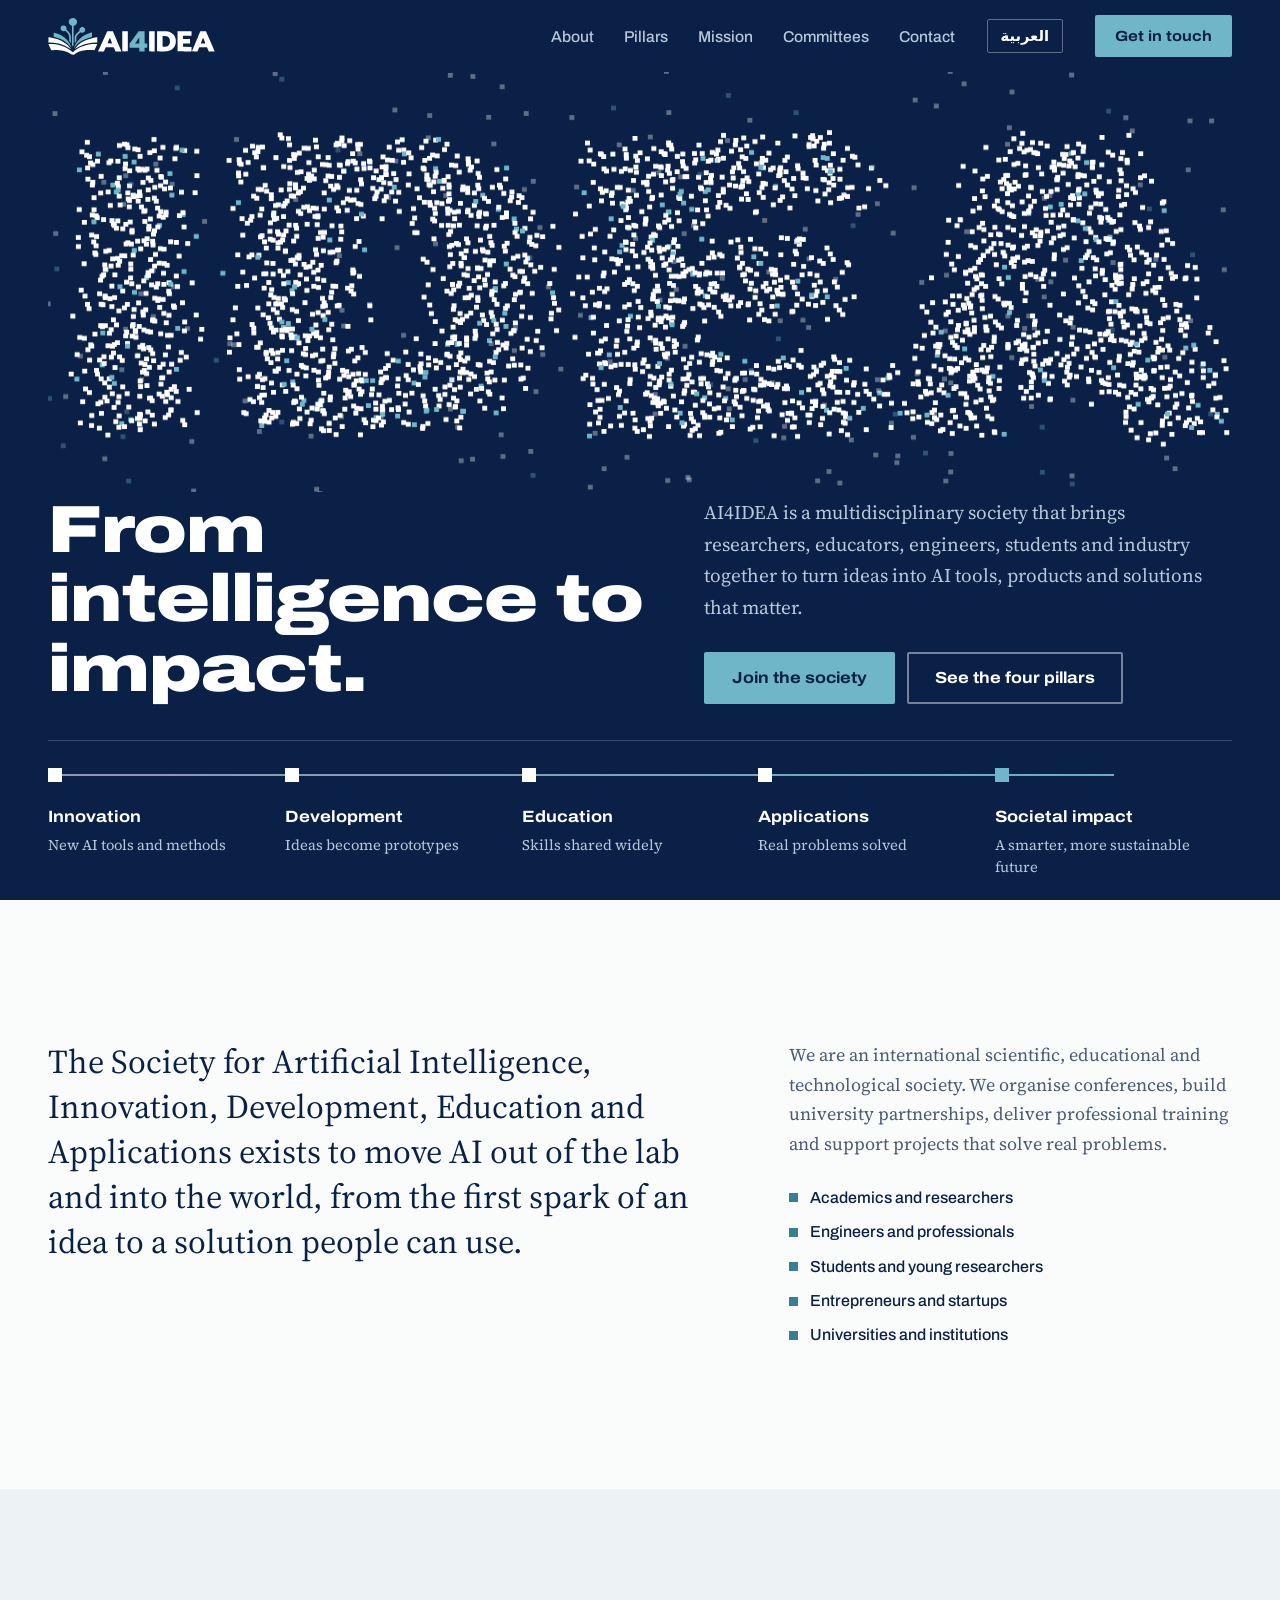
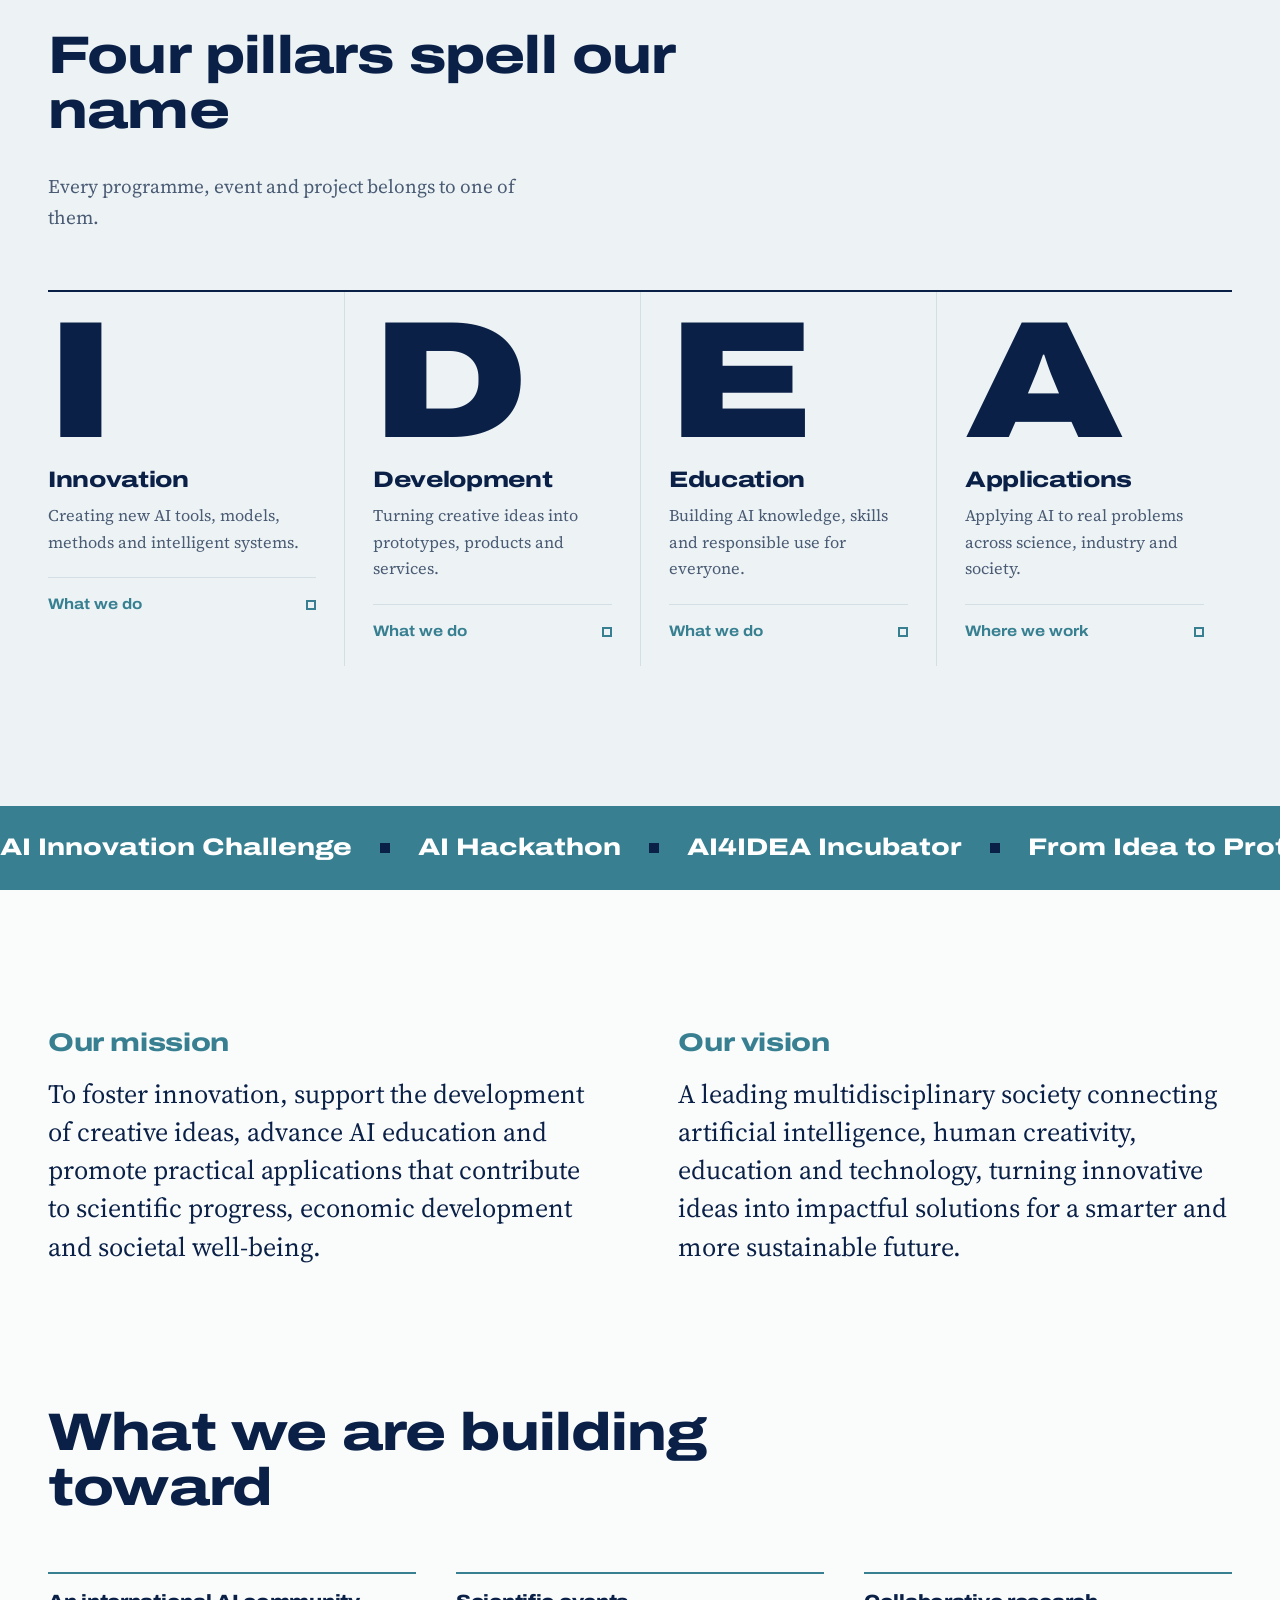
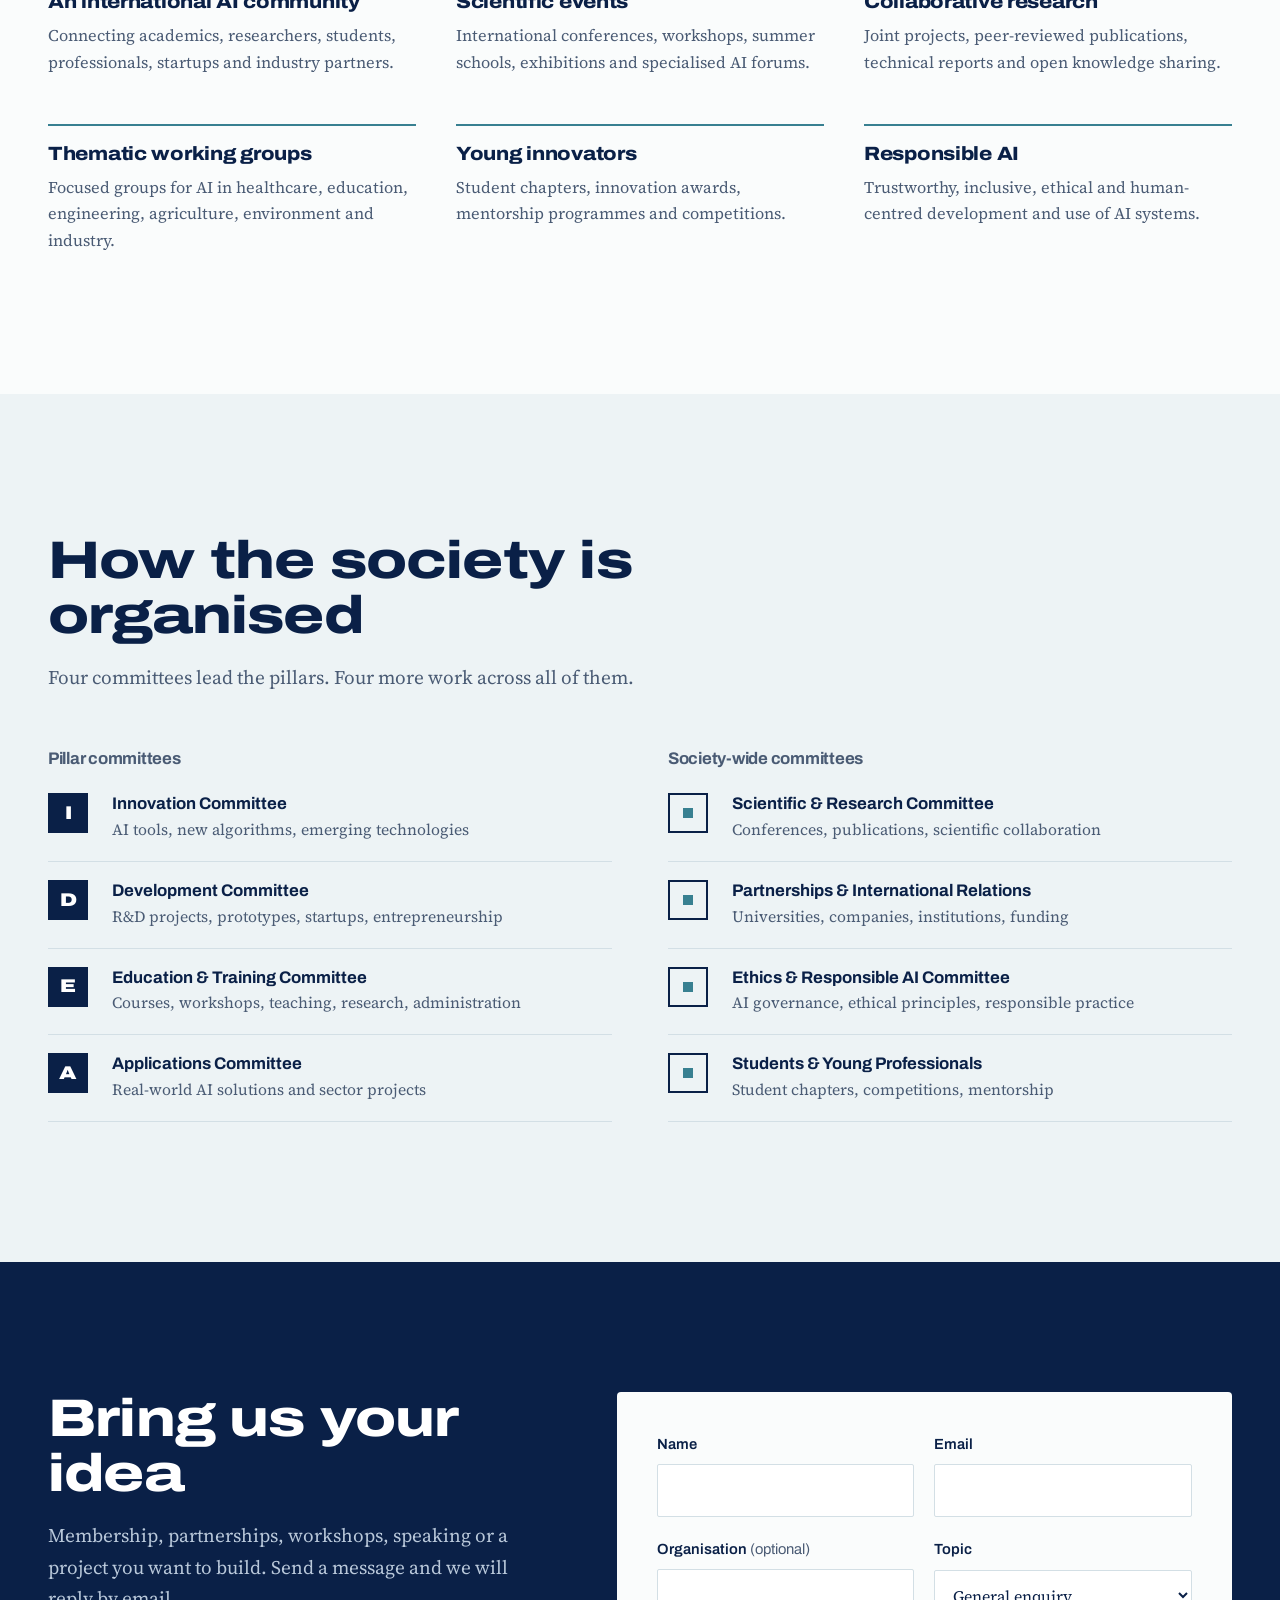
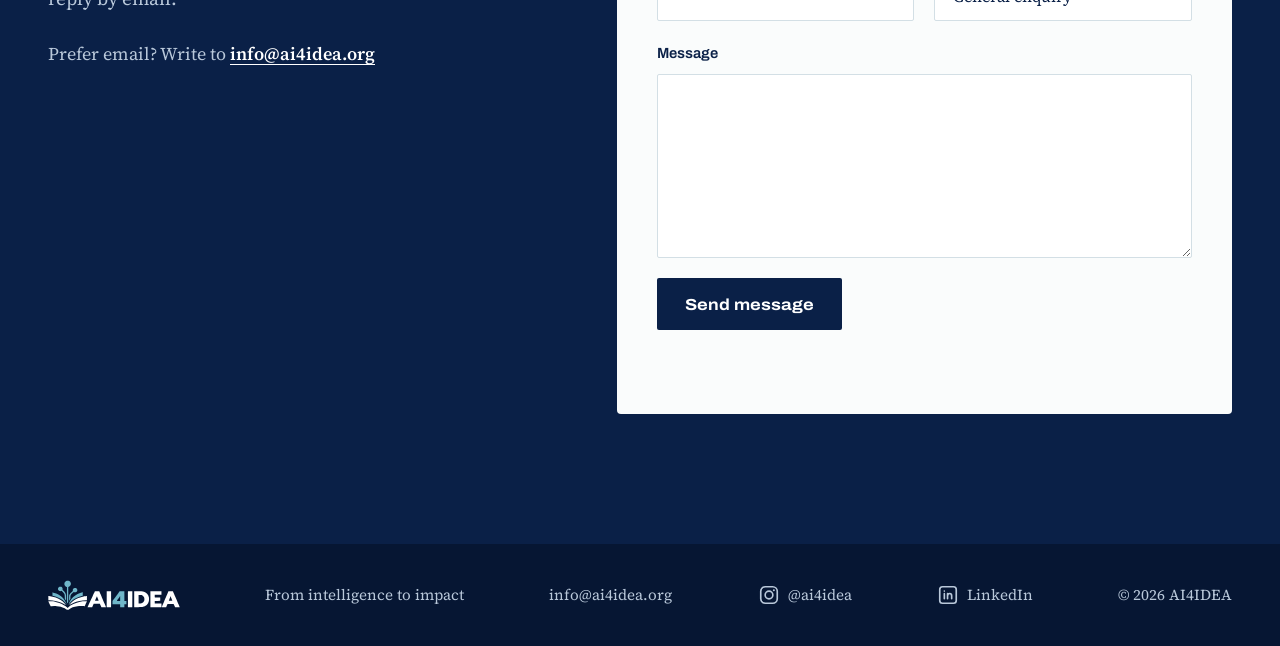
==== commit 8ba21af2: "Add Arabic (RTL) version of the site at /ar - ar/index.html: full Modern Standard Arabic translation" ====
--- a/index.html
+++ b/index.html
@@ -14,6 +14,9 @@
   <meta name="theme-color" content="#0a2047">
   <link rel="icon" href="/favicon.svg" type="image/svg+xml">
   <link rel="canonical" href="https://ai4idea.org/">
+  <link rel="alternate" hreflang="en" href="https://ai4idea.org/">
+  <link rel="alternate" hreflang="ar" href="https://ai4idea.org/ar/">
+  <link rel="alternate" hreflang="x-default" href="https://ai4idea.org/">
   <link rel="preload" href="/fonts/archivo.woff2" as="font" type="font/woff2" crossorigin>
   <link rel="preload" href="/fonts/source-serif-4.woff2" as="font" type="font/woff2" crossorigin>
   <link rel="stylesheet" href="/styles.css">
@@ -46,6 +49,7 @@
         <li><a href="#contact">Contact</a></li>
       </ul>
     </nav>
+    <a class="lang-switch" href="/ar/" hreflang="ar" lang="ar">العربية</a>
     <a class="btn btn--signal" href="#contact">Get in touch</a>
     <button class="menu-toggle" aria-label="Open menu" aria-expanded="false" aria-controls="site-nav">
       <svg width="26" height="26" viewBox="0 0 24 24" fill="none" stroke="currentColor" stroke-width="2"><path d="M4 7h16M4 12h16M4 17h16"/></svg>
--- a/styles.css
+++ b/styles.css
@@ -16,6 +16,19 @@
   font-family: "Source Serif 4";
   src: url("/fonts/source-serif-4-italic.woff2") format("woff2-variations"), url("/fonts/source-serif-4-italic.woff2") format("woff2");
   font-weight: 200 900; font-style: italic; font-display: swap;
+}
+/* Arabic (used by /ar only; browsers fetch these only when Arabic text is rendered) */
+@font-face {
+  font-family: "Noto Kufi Arabic";
+  src: url("/fonts/noto-kufi-arabic.woff2") format("woff2-variations"), url("/fonts/noto-kufi-arabic.woff2") format("woff2");
+  font-weight: 100 900; font-style: normal; font-display: swap;
+  unicode-range: U+0600-06FF, U+0750-077F, U+0870-088E, U+0890-0891, U+0897-08E1, U+08E3-08FF, U+200C-200E, U+2010-2011, U+204F, U+2E41, U+FB50-FDFF, U+FE70-FE74, U+FE76-FEFC;
+}
+@font-face {
+  font-family: "Noto Naskh Arabic";
+  src: url("/fonts/noto-naskh-arabic.woff2") format("woff2-variations"), url("/fonts/noto-naskh-arabic.woff2") format("woff2");
+  font-weight: 400 700; font-style: normal; font-display: swap;
+  unicode-range: U+0600-06FF, U+0750-077F, U+0870-088E, U+0890-0891, U+0897-08E1, U+08E3-08FF, U+200C-200E, U+2010-2011, U+204F, U+2E41, U+FB50-FDFF, U+FE70-FE74, U+FE76-FEFC;
 }
 
 :root {
@@ -109,6 +122,14 @@
 .site-nav a:hover { color: var(--on-ultra); }
 .site-header .btn { min-height: 42px; padding: 0 18px; font-size: 0.92rem; }
 .menu-toggle { display: none; margin-left: auto; background: none; border: 0; color: inherit; padding: 8px; cursor: pointer; }
+/* Language switch (English <-> العربية) */
+.lang-switch {
+  font-family: system-ui, -apple-system, "Segoe UI", Tahoma, sans-serif; font-weight: 600; font-size: 0.92rem; line-height: 1;
+  color: var(--on-ultra); text-decoration: none; white-space: nowrap;
+  padding: 9px 13px; border: 1.5px solid rgba(251, 251, 254, 0.35); border-radius: 2px;
+  transition: border-color .15s;
+}
+.lang-switch:hover { border-color: var(--on-ultra); }
 
 /* ---------- Hero ---------- */
 .hero { background: var(--ultra); color: var(--on-ultra); position: relative; overflow: hidden; }
@@ -276,7 +297,9 @@
   .site-nav.is-open { display: block; }
   .site-nav ul { flex-direction: column; gap: 0; }
   .site-nav a { display: block; padding: 12px 0; font-size: 1.05rem; }
-  .menu-toggle { display: block; }
+  .menu-toggle { display: block; margin-left: 0; }
+  .site-header__inner { gap: 16px; }
+  .lang-switch { margin-left: auto; }
   .site-header .btn { display: none; }
   .hero > .wrap { height: auto; min-height: calc(100svh - 72px); }
   .hero__field { flex: 1 1 auto; min-height: clamp(150px, 44vw, 260px); }
@@ -374,3 +397,91 @@
   .route__signal { display: none; }
   .ticker__track { animation: none; }
 }
+
+/* ================= Arabic / RTL (html[dir="rtl"], used by /ar) =================
+   Noto Kufi Arabic is the counterpart of the wide Archivo; Noto Naskh Arabic of the serif.
+   Latin glyphs (AI4IDEA, I D E A, e-mail) fall through to Archivo / Source Serif 4. */
+html[dir="rtl"] {
+  --display: "Noto Kufi Arabic", "Archivo", "Segoe UI", Tahoma, system-ui, sans-serif;
+  --serif: "Noto Naskh Arabic", "Source Serif 4", "Traditional Arabic", Georgia, serif;
+  font-size: 106.25%;
+}
+html[dir="rtl"] body { font-size: 1.2rem; line-height: 1.9; }
+/* Arabic joins letters: never track it, and give the taller script more leading */
+html[dir="rtl"] h1, html[dir="rtl"] h2, html[dir="rtl"] h3 { letter-spacing: 0; line-height: 1.32; }
+html[dir="rtl"] .hero h1 { line-height: 1.22; font-weight: 800; font-size: clamp(2.1rem, min(4.7vw, 7.6vh), 3.7rem); }
+html[dir="rtl"] .section-title { max-width: 16em; }
+html[dir="rtl"] .about__statement { line-height: 1.7; }
+html[dir="rtl"] .purpose__item p { line-height: 1.75; }
+html[dir="rtl"] .route__note, html[dir="rtl"] .pillar details li { line-height: 1.7; }
+html[dir="rtl"] .committee-list strong { line-height: 1.5; }
+html[dir="rtl"] .initiatives p { font-style: normal; line-height: 1.85; }
+html[dir="rtl"] .initiatives h4, html[dir="rtl"] .committee-groups h3 { font-size: 0.95rem; }
+html[dir="rtl"] .pillar__summary, html[dir="rtl"] .objective p { line-height: 1.8; }
+
+/* Header */
+html[dir="rtl"] .site-nav { margin-left: 0; margin-right: auto; }
+html[dir="rtl"] .menu-toggle { margin-left: 0; }
+html[dir="rtl"] .site-nav a { font-weight: 500; }
+
+/* Buttons: the hover square slides in from the left edge */
+html[dir="rtl"] .btn::after { right: auto; left: 9px; transform: translateX(8px) scale(0); }
+html[dir="rtl"] .btn:hover::after { transform: none; }
+
+/* Journey route: line draws right to left, signal travels right to left */
+html[dir="rtl"] .route::before {
+  left: 10%; right: 0; transform-origin: right;
+  background: linear-gradient(270deg, rgba(251,251,254,.55), rgba(111,182,201,.95));
+}
+html[dir="rtl"] .route li { padding-right: 0; padding-left: 16px; }
+html[dir="rtl"] .route__signal {
+  left: auto; right: 0;
+  background: linear-gradient(270deg, transparent, rgba(111,182,201,.95) 70%, #fff);
+  animation-name: travel-rtl;
+}
+@keyframes travel-rtl {
+  0% { right: 0; opacity: 0; } 8% { opacity: 1; } 80% { opacity: 1; }
+  100% { right: calc(90% - 80px); opacity: 0; }
+}
+
+/* Pillars: first pillar (I) sits on the right, dividers move to the right-hand side */
+html[dir="rtl"] .pillar { padding: 0 0 8px 28px; }
+html[dir="rtl"] .pillar + .pillar { padding-right: 28px; padding-left: 28px; border-left: 0; border-right: 1px solid var(--rule); }
+html[dir="rtl"] .pillar__letter { text-align: right; letter-spacing: 0; }   /* no trailing tracking: it would clip the A */
+html[dir="rtl"] .hero__intro, html[dir="rtl"] .section-lede { font-size: 1.25rem; }
+html[dir="rtl"] .pillar__summary, html[dir="rtl"] .objective p { font-size: 1.1rem; }
+html[dir="rtl"] .pillar details li, html[dir="rtl"] .initiatives p { font-size: 1.05rem; }
+html[dir="rtl"] .route__note, html[dir="rtl"] .committee-list li > div > span { font-size: 1.02rem; }
+
+/* Ticker flows with the reading direction */
+html[dir="rtl"] .ticker__track { animation-name: scroll-x-rtl; }
+html[dir="rtl"] .ticker__track li { padding-right: 0; padding-left: 28px; }
+@keyframes scroll-x-rtl { to { transform: translateX(50%); } }
+
+/* Objective rules draw from the right */
+html[dir="rtl"] .objective::before { transform-origin: right; }
+
+/* Form */
+html[dir="rtl"] .field input[type="email"] { text-align: right; }
+html[dir="rtl"] .hp { left: auto; right: -9999px; }   /* off-screen to the non-scrollable side */
+html[dir="rtl"] .contact-form .btn { justify-self: start; }
+
+@media (max-width: 1000px) {
+  html[dir="rtl"] .pillar:nth-child(3) { padding-right: 0; border-right: 0; }
+}
+@media (max-width: 820px) {
+  html[dir="rtl"] .lang-switch { margin-left: 0; margin-right: auto; }
+  html[dir="rtl"] .route::before {
+    left: auto; right: 6px; transform-origin: top;
+    background: linear-gradient(180deg, rgba(251,251,254,.55), rgba(111,182,201,.95));
+  }
+  html[dir="rtl"] .route li { padding-left: 0; }
+}
+@media (max-width: 560px) {
+  html[dir="rtl"] .pillar, html[dir="rtl"] .pillar + .pillar { padding: 0; border-right: 0; border-left: 0; }
+  html[dir="rtl"] .pillar + .pillar { border-top: 1px solid var(--rule); }
+}
+@media (prefers-reduced-motion: reduce) {
+  html[dir="rtl"] .route__signal { animation: none !important; }
+  html[dir="rtl"] .ticker__track { animation: none; }
+}
